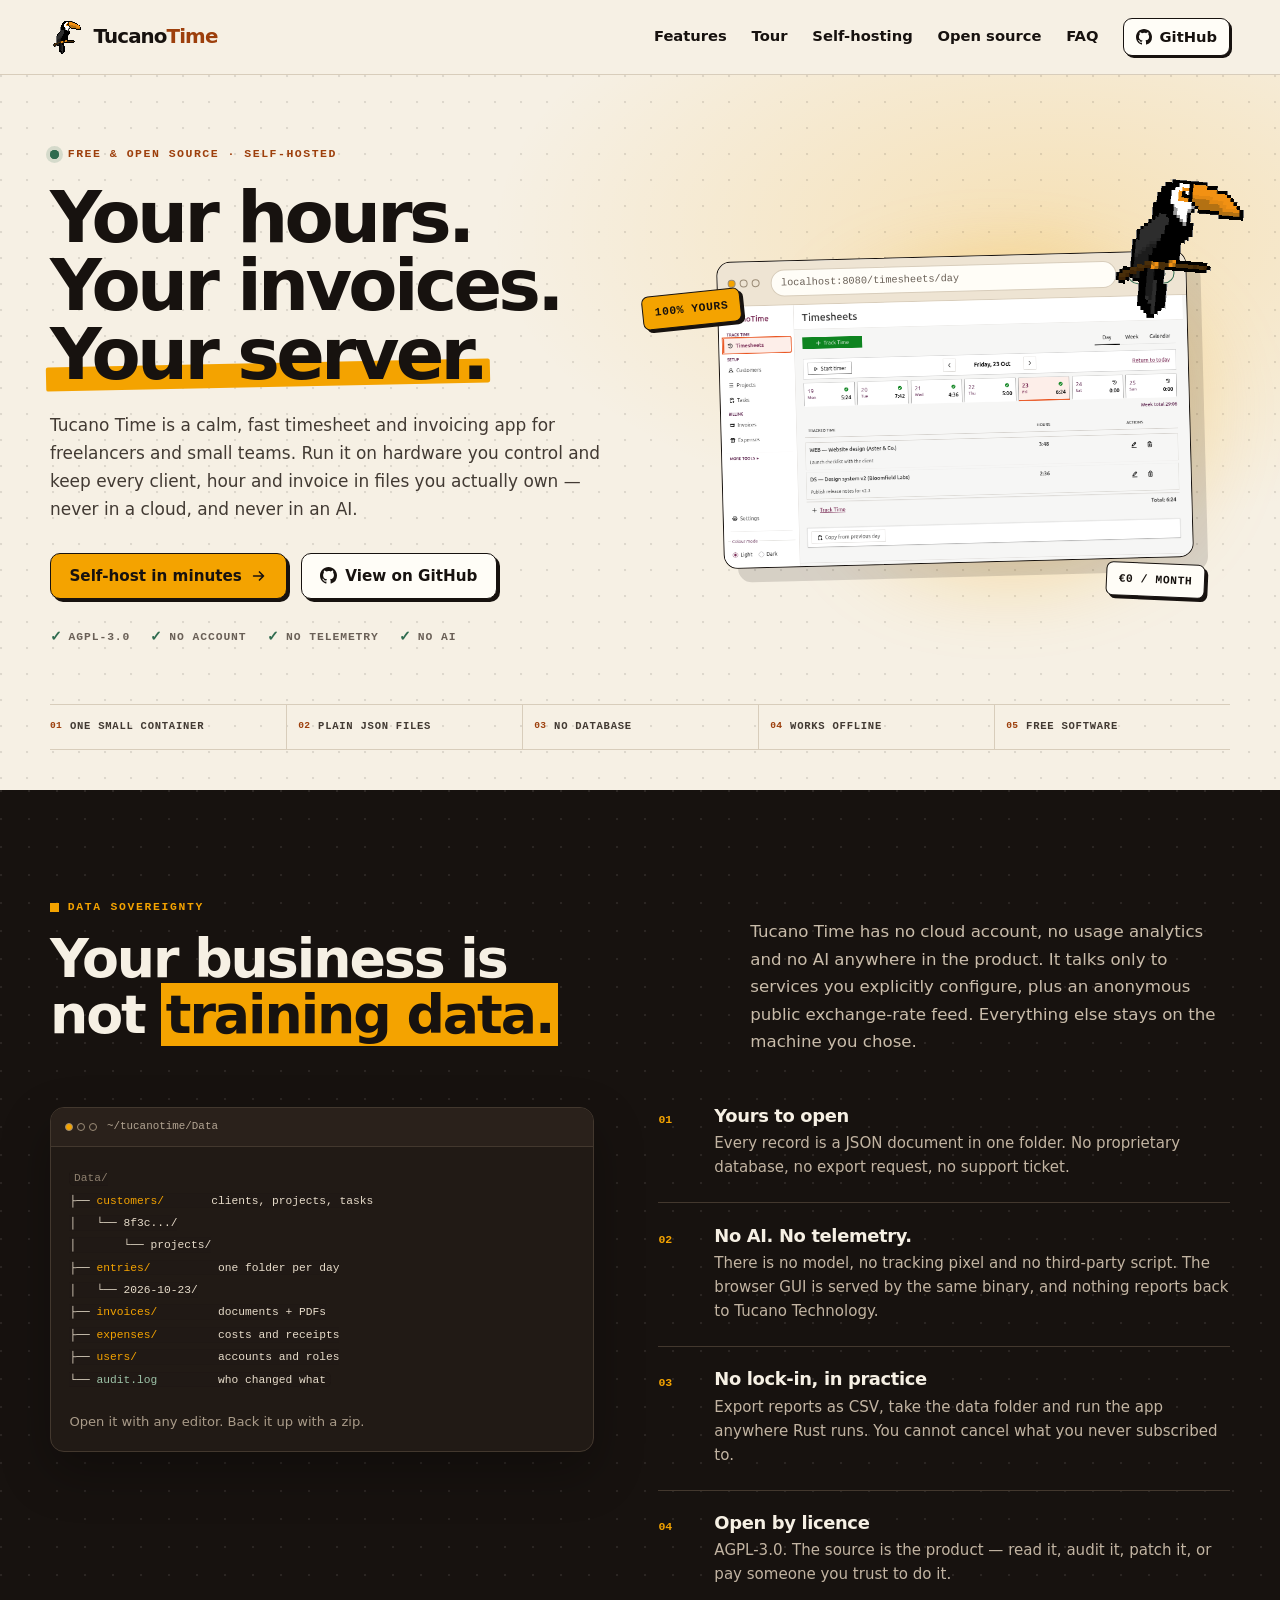
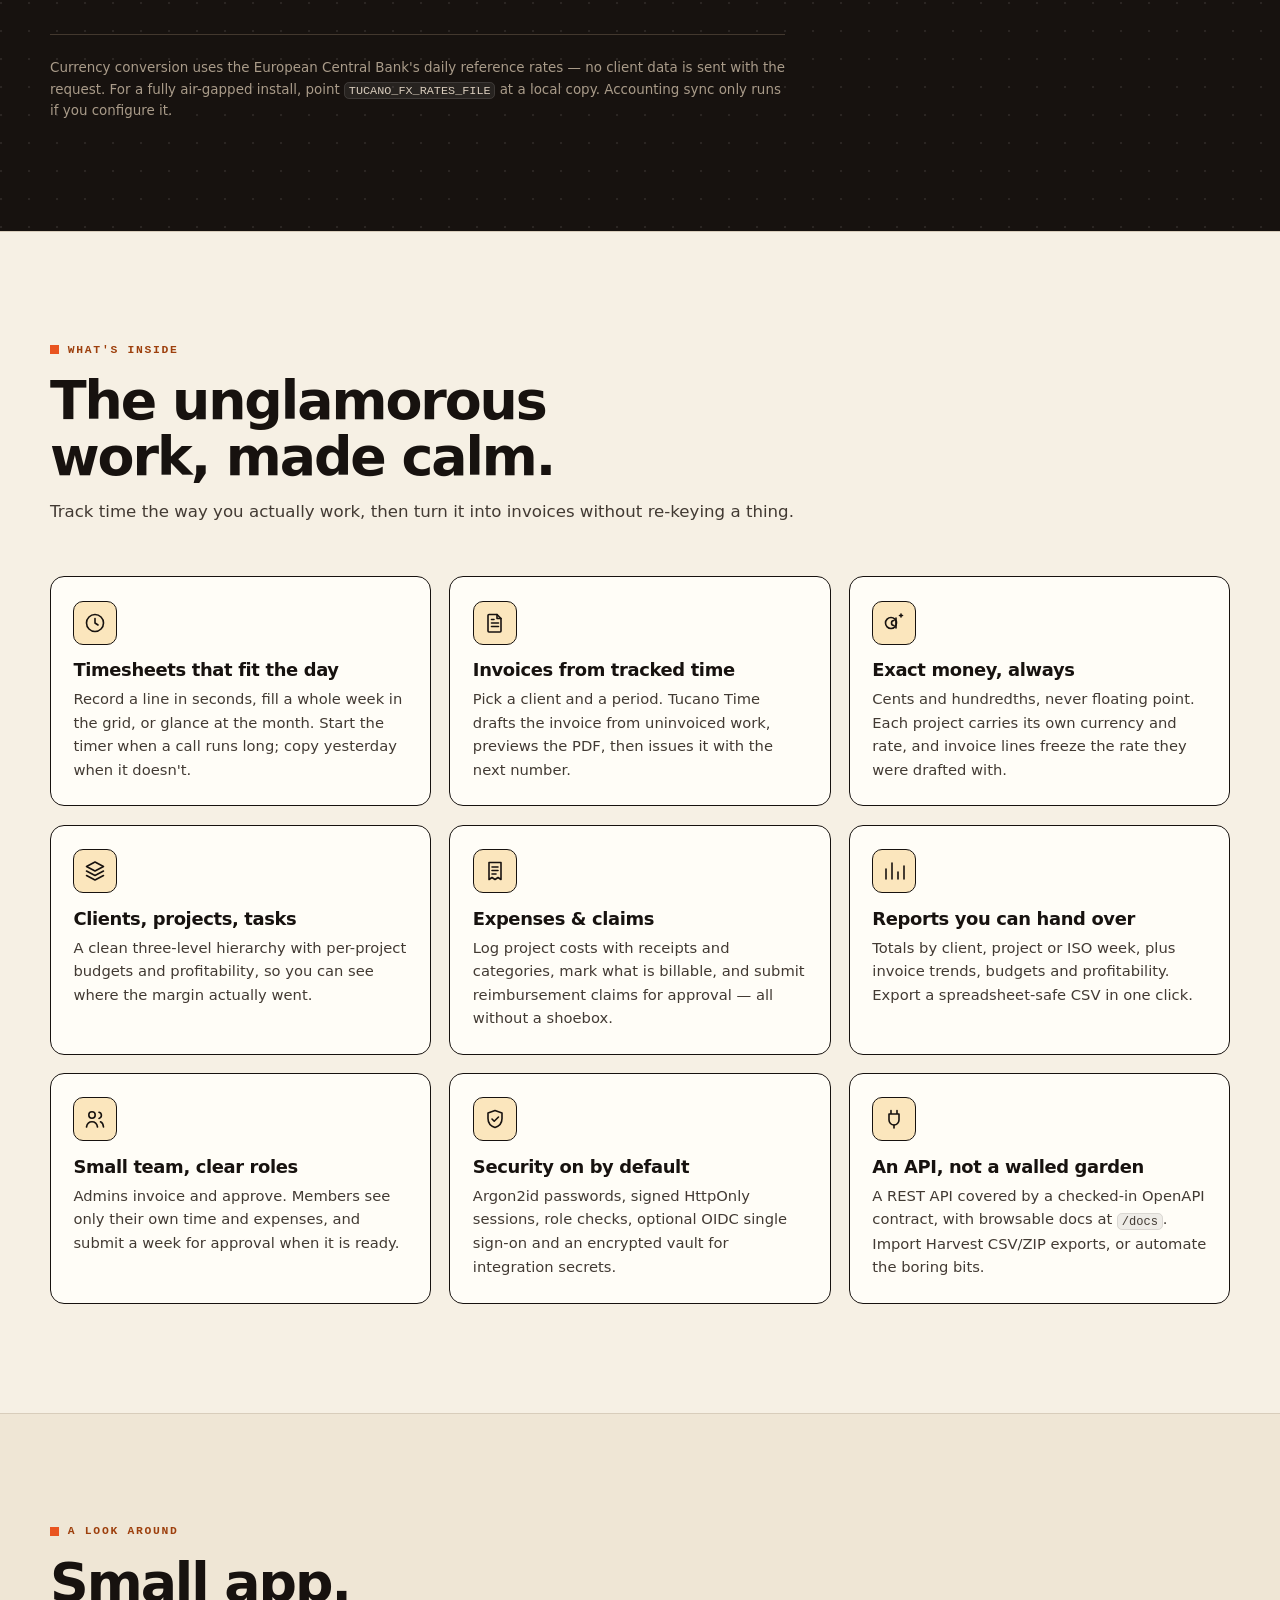
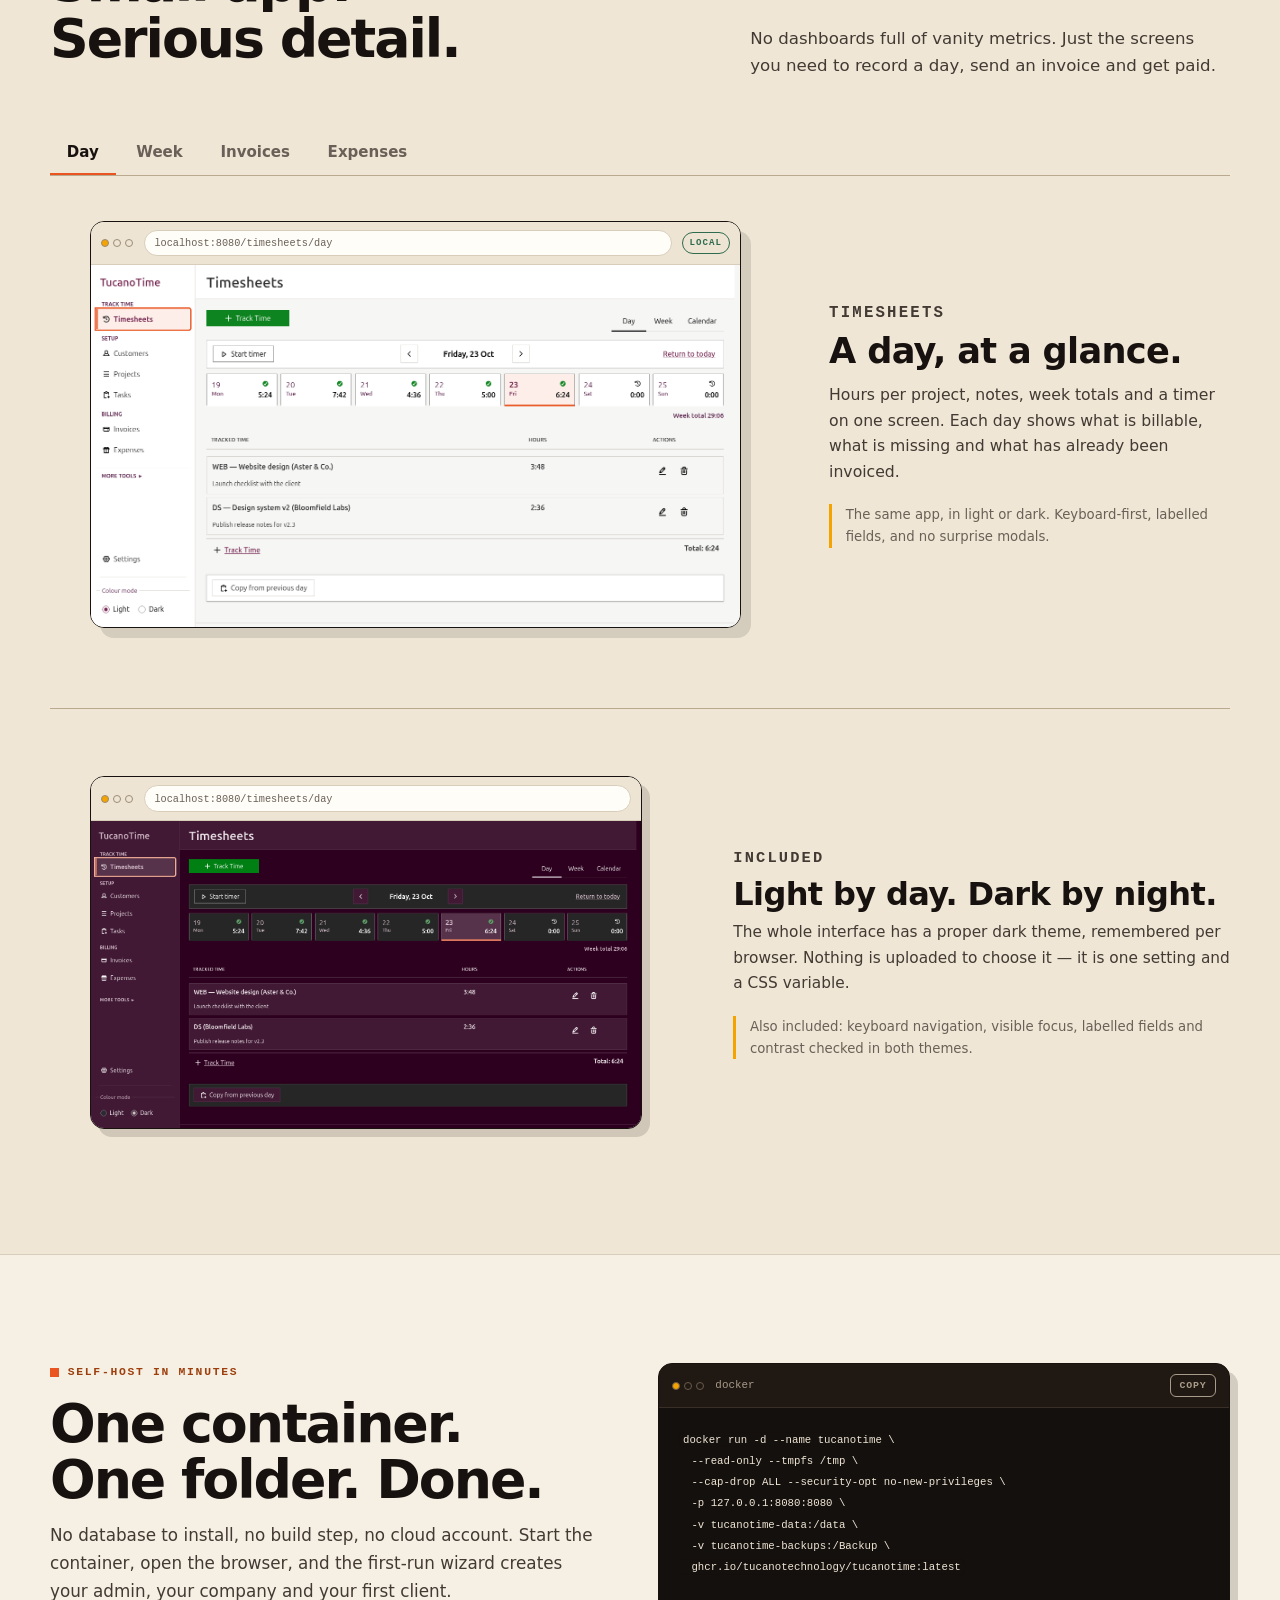
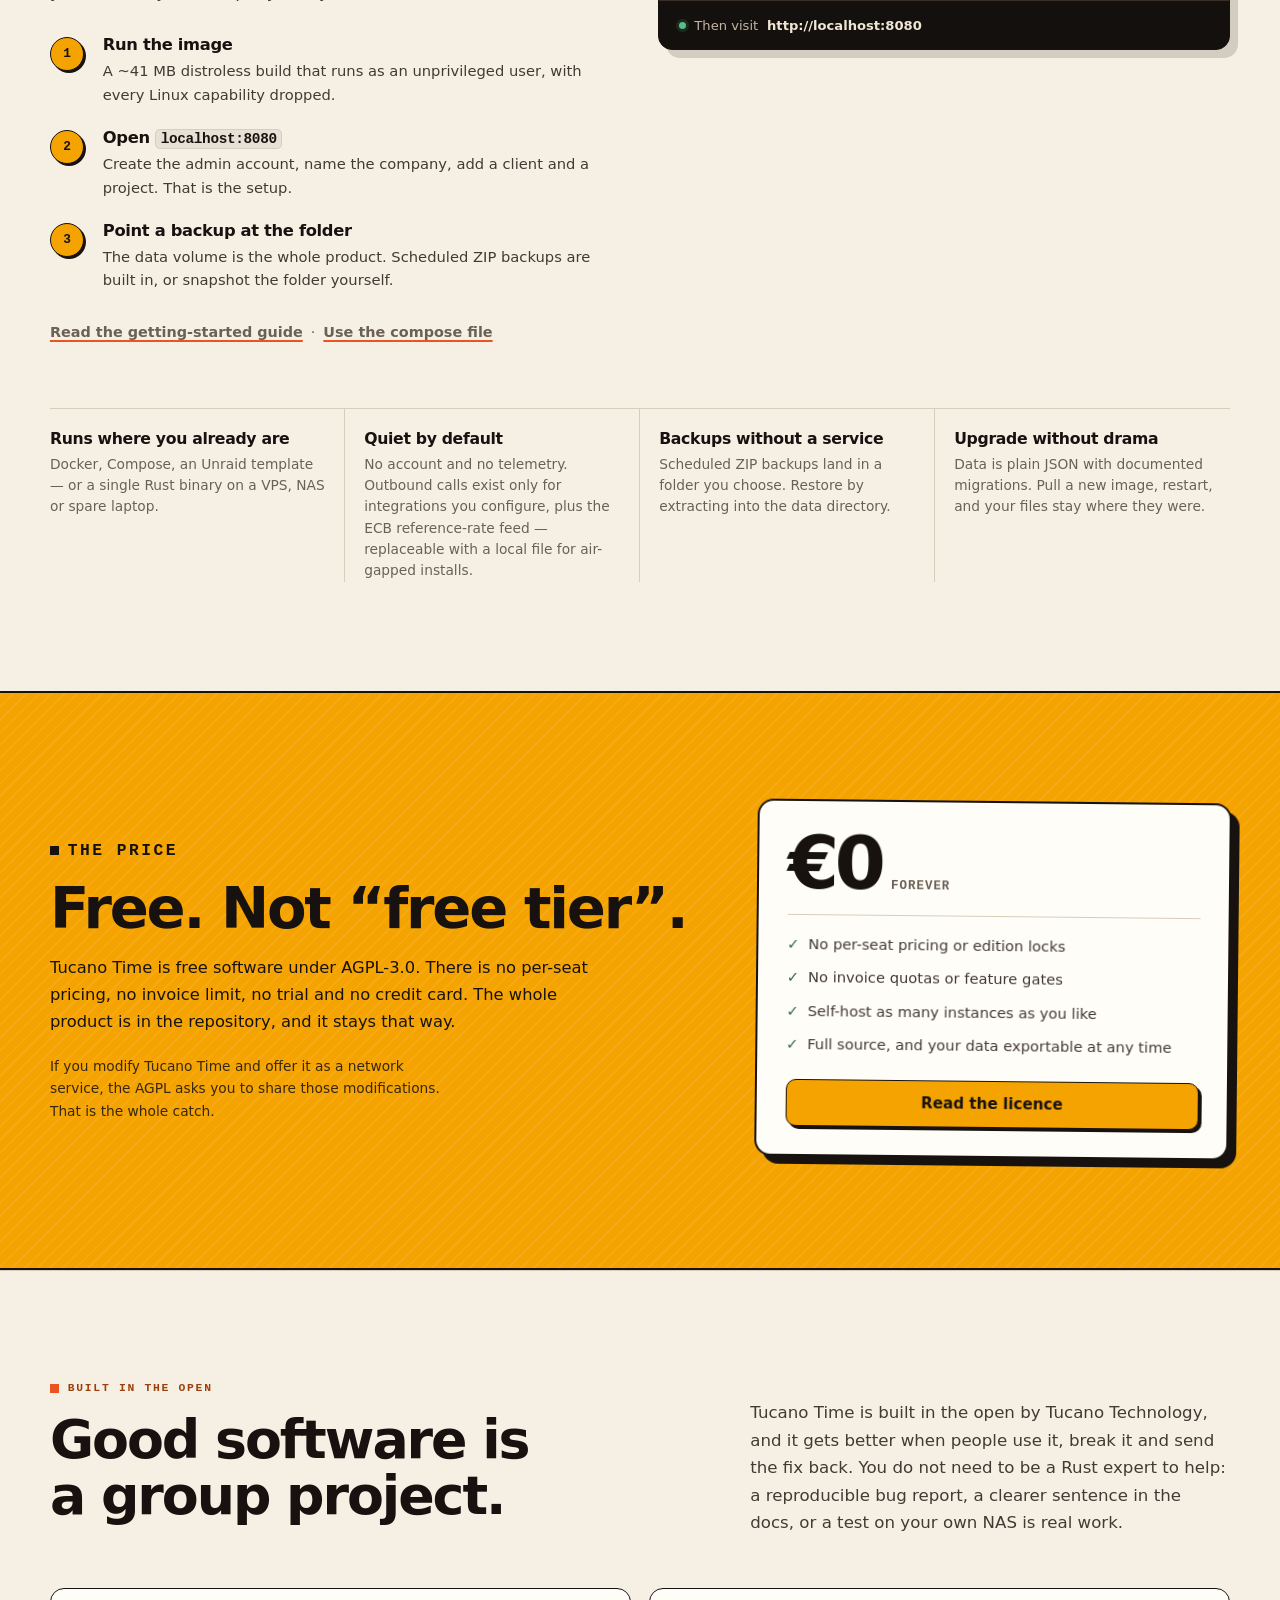
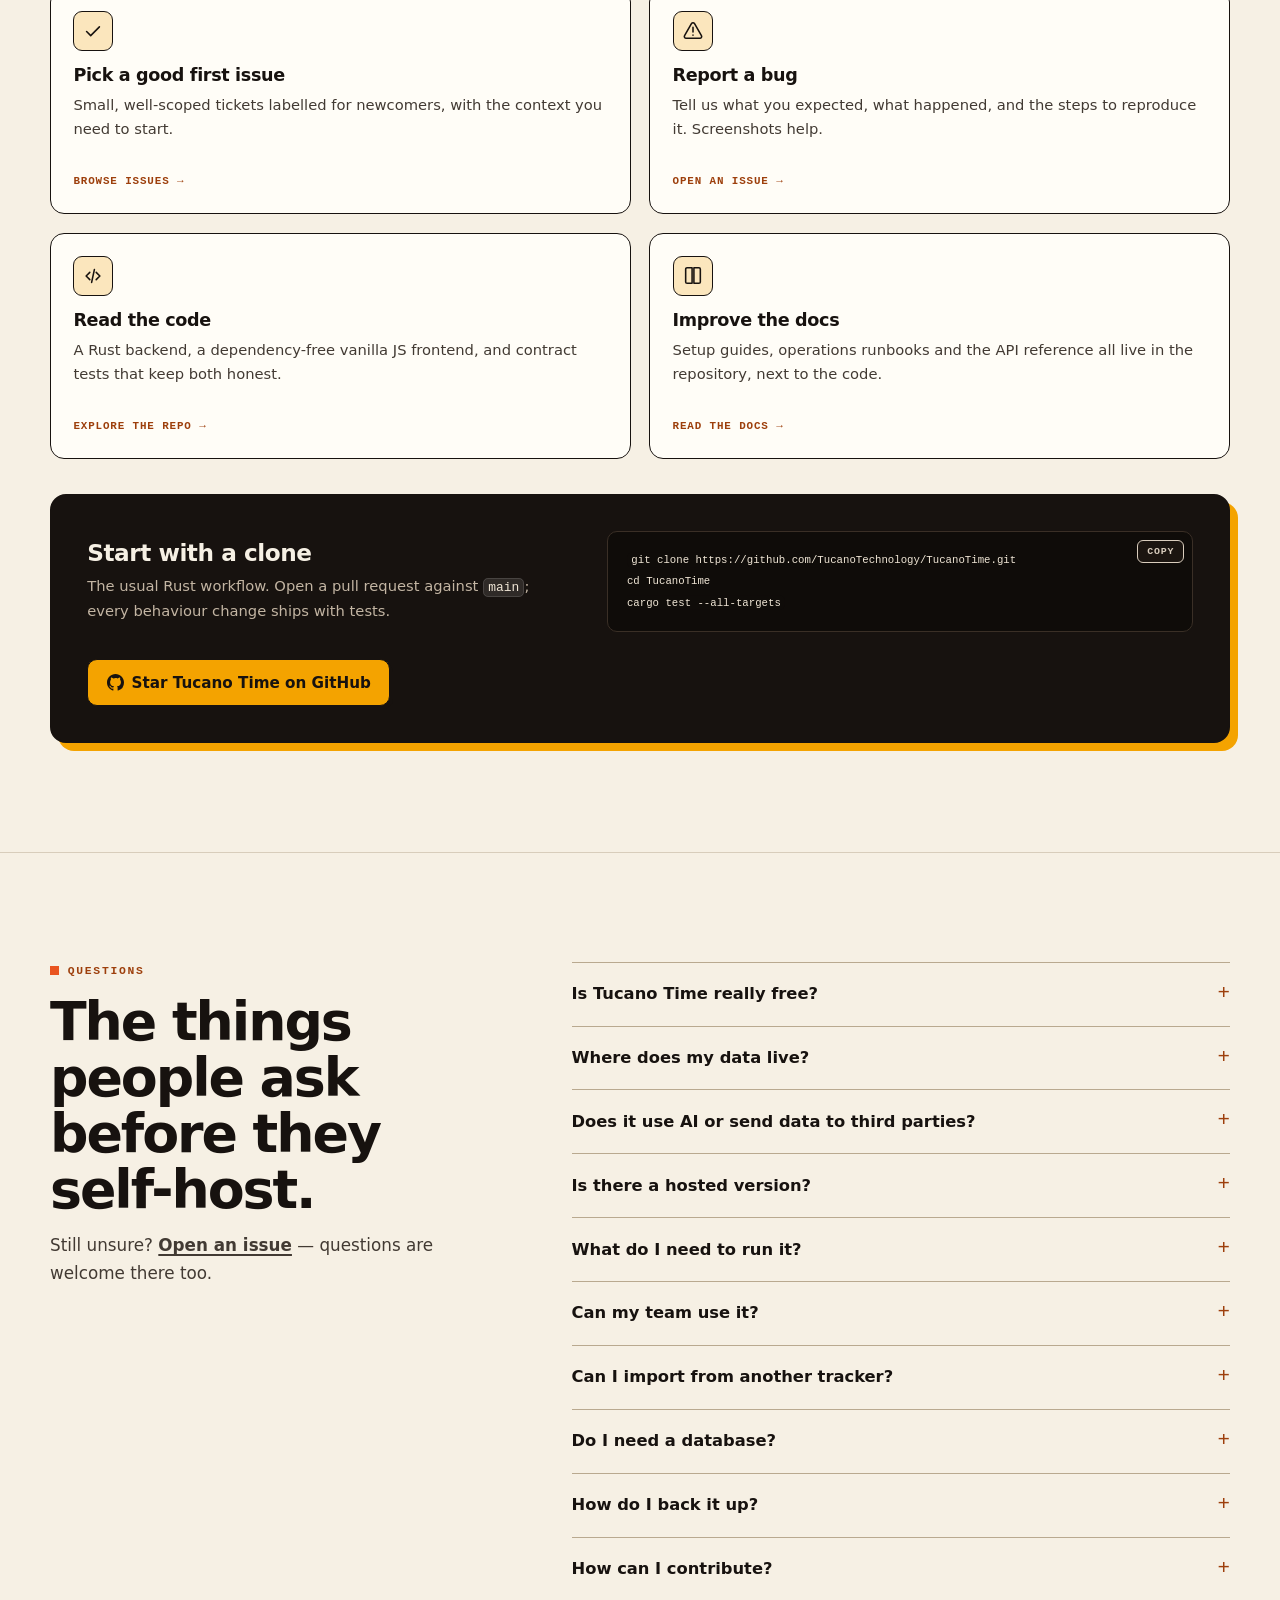
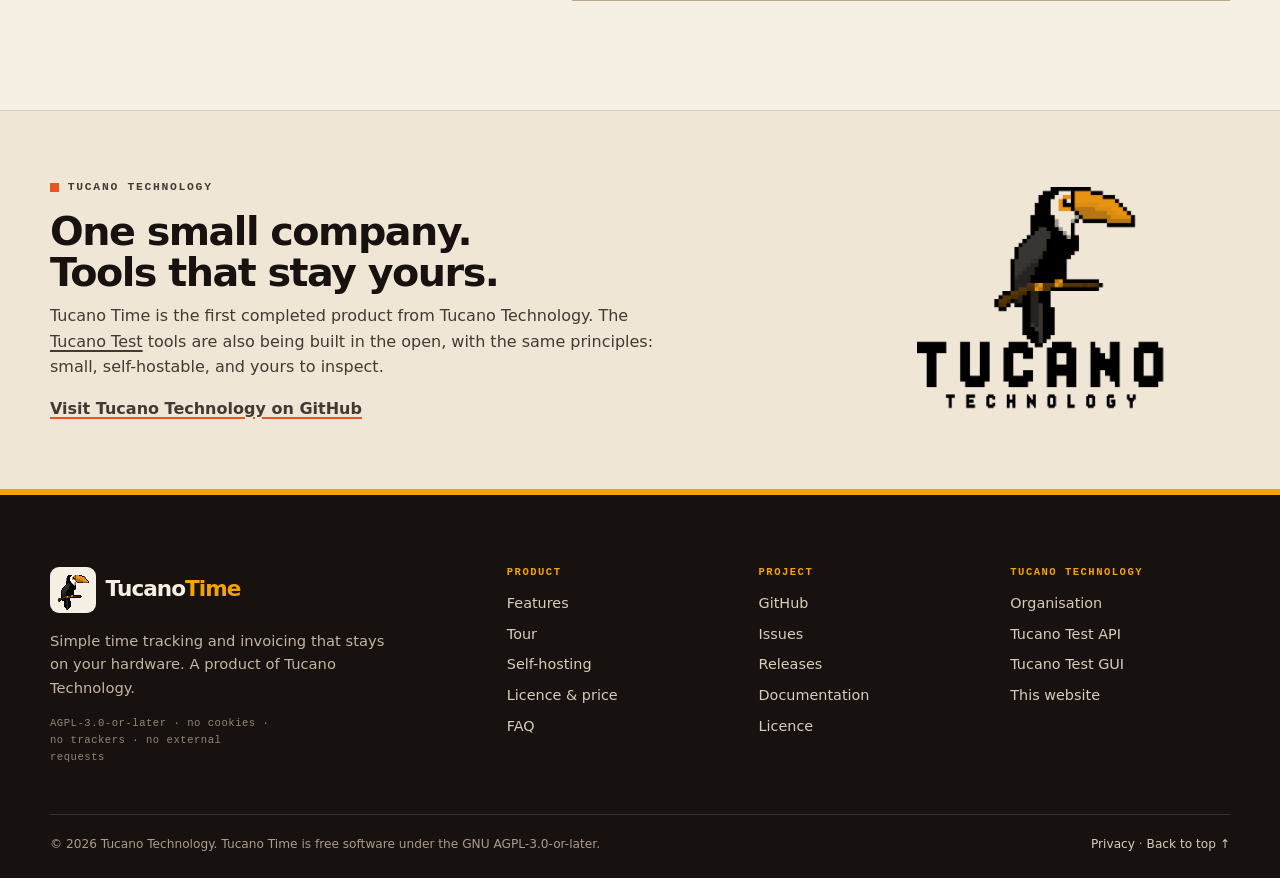
==== site/index.html @ d87994aa "feat: launch the tucanotime.com marketing site Static, dependency-free site for Tucano Time: product" ====
<!doctype html>
<html lang="en">
<head>
  <meta charset="utf-8">
  <meta name="viewport" content="width=device-width, initial-scale=1">
  <title>Tucano Time — Self-hosted timesheets and invoicing</title>
  <meta name="description" content="Free, self-hosted timesheets and invoicing for freelancers and small teams. Your data stays on your hardware. No cloud, no telemetry, no AI. AGPL-3.0.">
  <link rel="canonical" href="https://tucanotime.com/">
  <meta name="theme-color" content="#f6f0e4">
  <meta name="color-scheme" content="light">

  <meta property="og:type" content="website">
  <meta property="og:site_name" content="Tucano Time">
  <meta property="og:url" content="https://tucanotime.com/">
  <meta property="og:title" content="Tucano Time — Your hours. Your invoices. Your server.">
  <meta property="og:description" content="A free, self-hosted timesheet and invoicing app for freelancers and small teams. Plain files, no cloud, no telemetry, no AI.">
  <meta property="og:image" content="https://tucanotime.com/assets/img/og.png">
  <meta property="og:image:width" content="1200">
  <meta property="og:image:height" content="630">
  <meta property="og:image:alt" content="Tucano Time — your hours, your invoices, your server.">
  <meta property="og:locale" content="en_GB">
  <meta name="author" content="Tucano Technology">
  <meta name="twitter:card" content="summary_large_image">
  <meta name="twitter:title" content="Tucano Time — Your hours. Your invoices. Your server.">
  <meta name="twitter:description" content="Free, self-hosted timesheets and invoicing. Your data stays on your hardware. No cloud, no telemetry, no AI.">
  <meta name="twitter:image" content="https://tucanotime.com/assets/img/og.png">
  <meta name="twitter:image:alt" content="Tucano Time — your hours, your invoices, your server.">

  <link rel="icon" href="favicon.ico" sizes="any">
  <link rel="icon" type="image/png" sizes="32x32" href="assets/brand/favicon-32x32.png">
  <link rel="icon" type="image/png" sizes="16x16" href="assets/brand/favicon-16x16.png">
  <link rel="apple-touch-icon" href="assets/brand/favicon-32x32.png">
  <link rel="manifest" href="site.webmanifest">
  <link rel="stylesheet" href="css/site.css">
</head>
<body>
  <a class="skip-link" href="#main">Skip to content</a>

  <header class="site-header" id="top">
    <div class="wrap header-inner">
      <a class="brand" href="./" aria-label="Tucano Time — home">
        <img class="brand-mark" src="assets/brand/tucano.png" alt="" width="223" height="244">
        <span class="brand-word">Tucano<strong>Time</strong></span>
      </a>

      <button class="nav-toggle" type="button" aria-expanded="false" aria-controls="site-nav" aria-label="Open menu">
        <span class="nav-toggle-bars" aria-hidden="true"></span>
      </button>

      <nav class="site-nav" id="site-nav" aria-label="Main">
        <a href="#features">Features</a>
        <a href="#tour">Tour</a>
        <a href="#self-host">Self-hosting</a>
        <a href="#open-source">Open source</a>
        <a href="#faq">FAQ</a>
        <a class="nav-github" href="https://github.com/TucanoTechnology/TucanoTime" target="_blank" rel="noopener noreferrer">
          <svg viewBox="0 0 16 16" width="16" height="16" aria-hidden="true" focusable="false"><path fill="currentColor" d="M8 0C3.58 0 0 3.58 0 8c0 3.54 2.29 6.53 5.47 7.59.4.07.55-.17.55-.38 0-.19-.01-.82-.01-1.49-2.01.37-2.53-.49-2.69-.94-.09-.23-.48-.94-.82-1.13-.28-.15-.68-.52-.01-.53.63-.01 1.08.58 1.23.82.72 1.21 1.87.87 2.33.66.07-.52.28-.87.51-1.07-1.78-.2-3.64-.89-3.64-3.95 0-.87.31-1.59.82-2.15-.08-.2-.36-1.02.08-2.12 0 0 .67-.21 2.2.82a7.4 7.4 0 0 1 2-.27c.68 0 1.36.09 2 .27 1.53-1.04 2.2-.82 2.2-.82.44 1.1.16 1.92.08 2.12.51.56.82 1.27.82 2.15 0 3.07-1.87 3.75-3.65 3.95.29.25.54.73.54 1.48 0 1.07-.01 1.93-.01 2.2 0 .21.15.46.55.38A8.01 8.01 0 0 0 16 8c0-4.42-3.58-8-8-8Z"/></svg>
          GitHub
        </a>
      </nav>
    </div>
  </header>

  <main id="main">
    <!-- Hero -->
    <section class="hero">
      <div class="wrap hero-grid">
        <div class="hero-copy">
          <p class="eyebrow"><span class="pulse" aria-hidden="true"></span> Free &amp; open source · Self-hosted</p>
          <h1>Your hours. Your invoices. <em>Your server.</em></h1>
          <p class="hero-lede">Tucano Time is a calm, fast timesheet and invoicing app for freelancers and small teams. Run it on hardware you control and keep every client, hour and invoice in files you actually own — never in a cloud, and never in an AI.</p>
          <div class="hero-actions">
            <a class="btn btn-primary" href="#self-host">
              Self-host in minutes
              <svg viewBox="0 0 20 20" width="18" height="18" aria-hidden="true" focusable="false"><path fill="none" stroke="currentColor" stroke-width="1.8" stroke-linecap="round" stroke-linejoin="round" d="M4 10h11m-4.5-4.5L15 10l-4.5 4.5"/></svg>
            </a>
            <a class="btn btn-secondary" href="https://github.com/TucanoTechnology/TucanoTime" target="_blank" rel="noopener noreferrer">
              <svg viewBox="0 0 16 16" width="17" height="17" aria-hidden="true" focusable="false"><path fill="currentColor" d="M8 0C3.58 0 0 3.58 0 8c0 3.54 2.29 6.53 5.47 7.59.4.07.55-.17.55-.38 0-.19-.01-.82-.01-1.49-2.01.37-2.53-.49-2.69-.94-.09-.23-.48-.94-.82-1.13-.28-.15-.68-.52-.01-.53.63-.01 1.08.58 1.23.82.72 1.21 1.87.87 2.33.66.07-.52.28-.87.51-1.07-1.78-.2-3.64-.89-3.64-3.95 0-.87.31-1.59.82-2.15-.08-.2-.36-1.02.08-2.12 0 0 .67-.21 2.2.82a7.4 7.4 0 0 1 2-.27c.68 0 1.36.09 2 .27 1.53-1.04 2.2-.82 2.2-.82.44 1.1.16 1.92.08 2.12.51.56.82 1.27.82 2.15 0 3.07-1.87 3.75-3.65 3.95.29.25.54.73.54 1.48 0 1.07-.01 1.93-.01 2.2 0 .21.15.46.55.38A8.01 8.01 0 0 0 16 8c0-4.42-3.58-8-8-8Z"/></svg>
              View on GitHub
            </a>
          </div>
          <ul class="hero-checks" role="list">
            <li>AGPL-3.0</li>
            <li>No account</li>
            <li>No telemetry</li>
            <li>No AI</li>
          </ul>
        </div>

        <div class="hero-art">
          <span class="hero-glow" aria-hidden="true"></span>
          <figure class="browser browser-hero">
            <div class="browser-bar" aria-hidden="true">
              <span class="browser-dots"><i></i><i></i><i></i></span>
              <span class="browser-url">localhost:8080/timesheets/day</span>
              <span class="browser-local">local</span>
            </div>
            <picture>
              <source media="(max-width: 620px)" srcset="assets/img/shot-day-mobile.png">
              <img src="assets/img/shot-day.png" width="1440" height="940" alt="Tucano Time day view showing entries for two projects, the week strip with daily totals, and a start-timer button" fetchpriority="high">
            </picture>
          </figure>
          <img class="hero-toucan" src="assets/brand/tucano.png" alt="" width="223" height="244" aria-hidden="true">
          <span class="sticker sticker-yours">100% yours</span>
          <span class="sticker sticker-price">€0 / month</span>
        </div>
      </div>

      <div class="wrap">
        <ul class="trust-strip" role="list" aria-label="At a glance">
          <li><span>01</span> One small container</li>
          <li><span>02</span> Plain JSON files</li>
          <li><span>03</span> No database</li>
          <li><span>04</span> Works offline</li>
          <li><span>05</span> Free software</li>
        </ul>
      </div>
    </section>

    <!-- Sovereignty -->
    <section class="section section-ink" id="sovereignty">
      <div class="wrap">
        <div class="section-head section-head-split">
          <div>
            <p class="kicker">Data sovereignty</p>
            <h2>Your business is not <span class="mark">training data.</span></h2>
          </div>
          <p class="lede">Tucano Time has no cloud account, no usage analytics and no AI anywhere in the product. It talks only to services you explicitly configure, plus an anonymous public exchange-rate feed. Everything else stays on the machine you chose.</p>
        </div>

        <div class="sovereignty-grid">
          <div class="file-card">
            <div class="file-card-bar" aria-hidden="true">
              <span class="browser-dots"><i></i><i></i><i></i></span>
              <span>~/tucanotime/Data</span>
            </div>
            <pre tabindex="0" aria-label="Tucano Time data directory layout"><code><span class="tree-dim">Data/</span>
├── <span class="tree-dir">customers/</span>       clients, projects, tasks
│   └── 8f3c.../
│       └── projects/
├── <span class="tree-dir">entries/</span>          one folder per day
│   └── 2026-10-23/
├── <span class="tree-dir">invoices/</span>         documents + PDFs
├── <span class="tree-dir">expenses/</span>         costs and receipts
├── <span class="tree-dir">users/</span>            accounts and roles
└── <span class="tree-file">audit.log</span>         who changed what</code></pre>
            <p class="file-card-note">Open it with any editor. Back it up with a zip.</p>
          </div>

          <ol class="promise-list" role="list">
            <li>
              <span class="promise-num">01</span>
              <div>
                <h3>Yours to open</h3>
                <p>Every record is a JSON document in one folder. No proprietary database, no export request, no support ticket.</p>
              </div>
            </li>
            <li>
              <span class="promise-num">02</span>
              <div>
                <h3>No AI. No telemetry.</h3>
                <p>There is no model, no tracking pixel and no third-party script. The browser GUI is served by the same binary, and nothing reports back to Tucano Technology.</p>
              </div>
            </li>
            <li>
              <span class="promise-num">03</span>
              <div>
                <h3>No lock-in, in practice</h3>
                <p>Export reports as CSV, take the data folder and run the app anywhere Rust runs. You cannot cancel what you never subscribed to.</p>
              </div>
            </li>
            <li>
              <span class="promise-num">04</span>
              <div>
                <h3>Open by licence</h3>
                <p>AGPL-3.0. The source is the product — read it, audit it, patch it, or pay someone you trust to do it.</p>
              </div>
            </li>
          </ol>
        </div>

        <p class="sovereignty-note">Currency conversion uses the European Central Bank's daily reference rates — no client data is sent with the request. For a fully air-gapped install, point <code>TUCANO_FX_RATES_FILE</code> at a local copy. Accounting sync only runs if you configure it.</p>
      </div>
    </section>

    <!-- Features -->
    <section class="section" id="features">
      <div class="wrap">
        <div class="section-head">
          <p class="kicker">What's inside</p>
          <h2>The unglamorous work, made calm.</h2>
          <p class="lede">Track time the way you actually work, then turn it into invoices without re-keying a thing.</p>
        </div>

        <div class="feature-grid">
          <article class="feature">
            <span class="feature-icon" aria-hidden="true">
              <svg viewBox="0 0 24 24" width="24" height="24" fill="none" stroke="currentColor" stroke-width="1.6" stroke-linecap="round" stroke-linejoin="round"><circle cx="12" cy="12" r="8.5"/><path d="M12 7.5V12l3 2"/></svg>
            </span>
            <h3>Timesheets that fit the day</h3>
            <p>Record a line in seconds, fill a whole week in the grid, or glance at the month. Start the timer when a call runs long; copy yesterday when it doesn't.</p>
          </article>

          <article class="feature">
            <span class="feature-icon" aria-hidden="true">
              <svg viewBox="0 0 24 24" width="24" height="24" fill="none" stroke="currentColor" stroke-width="1.6" stroke-linecap="round" stroke-linejoin="round"><path d="M6 3.5h8l4 4V20a1 1 0 0 1-1 1H6a1 1 0 0 1-1-1V4.5a1 1 0 0 1 1-1Z"/><path d="M14 3.5v4h4M8.5 12h7M8.5 15.5h7M8.5 8.5H11"/></svg>
            </span>
            <h3>Invoices from tracked time</h3>
            <p>Pick a client and a period. Tucano Time drafts the invoice from uninvoiced work, previews the PDF, then issues it with the next number.</p>
          </article>

          <article class="feature">
            <span class="feature-icon" aria-hidden="true">
              <svg viewBox="0 0 24 24" width="24" height="24" fill="none" stroke="currentColor" stroke-width="1.6" stroke-linecap="round" stroke-linejoin="round"><circle cx="9" cy="12" r="5.5"/><path d="M12 9.5a2.5 2.5 0 1 0 0 5M14 7v10"/><path d="M17.5 4.5h3M19 3v3"/></svg>
            </span>
            <h3>Exact money, always</h3>
            <p>Cents and hundredths, never floating point. Each project carries its own currency and rate, and invoice lines freeze the rate they were drafted with.</p>
          </article>

          <article class="feature">
            <span class="feature-icon" aria-hidden="true">
              <svg viewBox="0 0 24 24" width="24" height="24" fill="none" stroke="currentColor" stroke-width="1.6" stroke-linecap="round" stroke-linejoin="round"><path d="M12 3 3.5 7.5 12 12l8.5-4.5L12 3Z"/><path d="m3.5 12 8.5 4.5 8.5-4.5M3.5 16.5 12 21l8.5-4.5"/></svg>
            </span>
            <h3>Clients, projects, tasks</h3>
            <p>A clean three-level hierarchy with per-project budgets and profitability, so you can see where the margin actually went.</p>
          </article>

          <article class="feature">
            <span class="feature-icon" aria-hidden="true">
              <svg viewBox="0 0 24 24" width="24" height="24" fill="none" stroke="currentColor" stroke-width="1.6" stroke-linecap="round" stroke-linejoin="round"><path d="M6 3.5h12v17l-3-2-3 2-3-2-3 2v-17Z"/><path d="M9 8h6M9 11.5h6M9 15h4"/></svg>
            </span>
            <h3>Expenses &amp; claims</h3>
            <p>Log project costs with receipts and categories, mark what is billable, and submit reimbursement claims for approval — all without a shoebox.</p>
          </article>

          <article class="feature">
            <span class="feature-icon" aria-hidden="true">
              <svg viewBox="0 0 24 24" width="24" height="24" fill="none" stroke="currentColor" stroke-width="1.6" stroke-linecap="round" stroke-linejoin="round"><path d="M4 20V10M10 20V4M16 20v-7M22 20V7"/></svg>
            </span>
            <h3>Reports you can hand over</h3>
            <p>Totals by client, project or ISO week, plus invoice trends, budgets and profitability. Export a spreadsheet-safe CSV in one click.</p>
          </article>

          <article class="feature">
            <span class="feature-icon" aria-hidden="true">
              <svg viewBox="0 0 24 24" width="24" height="24" fill="none" stroke="currentColor" stroke-width="1.6" stroke-linecap="round" stroke-linejoin="round"><circle cx="9" cy="8" r="3.2"/><path d="M3.5 20c.6-3.4 2.8-5.2 5.5-5.2s4.9 1.8 5.5 5.2"/><path d="M16 5.2a3.2 3.2 0 0 1 0 6.2M17.5 14.8c1.7.7 2.7 2.5 3 5.2"/></svg>
            </span>
            <h3>Small team, clear roles</h3>
            <p>Admins invoice and approve. Members see only their own time and expenses, and submit a week for approval when it is ready.</p>
          </article>

          <article class="feature">
            <span class="feature-icon" aria-hidden="true">
              <svg viewBox="0 0 24 24" width="24" height="24" fill="none" stroke="currentColor" stroke-width="1.6" stroke-linecap="round" stroke-linejoin="round"><path d="M12 3.5 19 6v5.5c0 4.4-2.8 7.6-7 9-4.2-1.4-7-4.6-7-9V6l7-2.5Z"/><path d="m9 12 2.2 2.2L15.5 10"/></svg>
            </span>
            <h3>Security on by default</h3>
            <p>Argon2id passwords, signed HttpOnly sessions, role checks, optional OIDC single sign-on and an encrypted vault for integration secrets.</p>
          </article>

          <article class="feature">
            <span class="feature-icon" aria-hidden="true">
              <svg viewBox="0 0 24 24" width="24" height="24" fill="none" stroke="currentColor" stroke-width="1.6" stroke-linecap="round" stroke-linejoin="round"><path d="M9 7V3.5M15 7V3.5M7 7h10v6a5 5 0 0 1-10 0V7Z"/><path d="M12 18v3"/></svg>
            </span>
            <h3>An API, not a walled garden</h3>
            <p>A REST API covered by a checked-in OpenAPI contract, with browsable docs at <code>/docs</code>. Import Harvest CSV/ZIP exports, or automate the boring bits.</p>
          </article>
        </div>
      </div>
    </section>

    <!-- Product tour -->
    <section class="section section-paper-dark" id="tour">
      <div class="wrap">
        <div class="section-head section-head-split">
          <div>
            <p class="kicker">A look around</p>
            <h2>Small app. Serious detail.</h2>
          </div>
          <p class="lede">No dashboards full of vanity metrics. Just the screens you need to record a day, send an invoice and get paid.</p>
        </div>

        <div class="tour-tabs" role="tablist" aria-label="Product screens">
          <button class="tour-tab is-active" type="button" role="tab" id="tab-day" aria-controls="tour-panel" aria-selected="true" data-img="assets/img/shot-day.png" data-alt="Day timesheet with project entries and weekly totals" data-url="localhost:8080/timesheets/day" data-kicker="Timesheets" data-title="A day, at a glance." data-copy="Hours per project, notes, week totals and a timer on one screen. Each day shows what is billable, what is missing and what has already been invoiced.">Day</button>
          <button class="tour-tab" type="button" role="tab" id="tab-week" aria-controls="tour-panel" aria-selected="false" tabindex="-1" data-img="assets/img/shot-week.png" data-alt="Week grid with editable hours per project and day totals" data-url="localhost:8080/timesheets/week" data-kicker="Timesheets" data-title="Fill the week, not a form." data-copy="Type hours straight into the grid, press Enter to save, and copy the previous week when it rhymes. Totals update per day and per project as you go.">Week</button>
          <button class="tour-tab" type="button" role="tab" id="tab-invoices" aria-controls="tour-panel" aria-selected="false" tabindex="-1" data-img="assets/img/shot-invoices.png" data-alt="Invoice register with drafts, sent invoices, part payments and an outstanding balance" data-url="localhost:8080/invoices" data-kicker="Invoices" data-title="From hours to a sent invoice." data-copy="Drafts, sent, partly paid, paid, written off. Issuing archives the PDF and locks the time it billed; payments are recorded against the invoice without rewriting history.">Invoices</button>
          <button class="tour-tab" type="button" role="tab" id="tab-expenses" aria-controls="tour-panel" aria-selected="false" tabindex="-1" data-img="assets/img/shot-expenses.png" data-alt="Expense register with categories, billable flags and amounts per project" data-url="localhost:8080/expenses" data-kicker="Expenses" data-title="Receipts without the shoebox." data-copy="Categorise project costs, attach receipts, mark what is billable, and roll approved expenses into the next invoice with the time they belong to.">Expenses</button>
        </div>

        <div class="tour-stage" id="tour-panel" role="tabpanel" aria-labelledby="tab-day" tabindex="0">
          <div class="tour-visual">
            <figure class="browser browser-tour">
              <div class="browser-bar" aria-hidden="true">
                <span class="browser-dots"><i></i><i></i><i></i></span>
                <span class="browser-url" id="tour-url">localhost:8080/timesheets/day</span>
                <span class="browser-local">local</span>
              </div>
              <img id="tour-img" src="assets/img/shot-day.png" width="1440" height="940" alt="Day timesheet with project entries and weekly totals" loading="lazy">
            </figure>
          </div>
          <div class="tour-meta">
            <p class="tour-kicker" id="tour-kicker">Timesheets</p>
            <h3 id="tour-title">A day, at a glance.</h3>
            <p id="tour-copy">Hours per project, notes, week totals and a timer on one screen. Each day shows what is billable, what is missing and what has already been invoiced.</p>
            <p class="tour-foot">The same app, in light or dark. Keyboard-first, labelled fields, and no surprise modals.</p>
          </div>
        </div>

        <aside class="dark-note" aria-labelledby="dark-note-title">
          <figure class="browser browser-dark">
            <div class="browser-bar" aria-hidden="true">
              <span class="browser-dots"><i></i><i></i><i></i></span>
              <span class="browser-url">localhost:8080/timesheets/day</span>
            </div>
            <img src="assets/img/shot-day-dark.png" width="1440" height="940" alt="The same day timesheet in Tucano Time's dark theme" loading="lazy">
          </figure>
          <div class="dark-note-copy">
            <p class="tour-kicker">Included</p>
            <h3 id="dark-note-title">Light by day. Dark by night.</h3>
            <p>The whole interface has a proper dark theme, remembered per browser. Nothing is uploaded to choose it — it is one setting and a CSS variable.</p>
            <p class="tour-foot">Also included: keyboard navigation, visible focus, labelled fields and contrast checked in both themes.</p>
          </div>
        </aside>
      </div>
    </section>

    <!-- Self-hosting -->
    <section class="section" id="self-host">
      <div class="wrap selfhost-grid">
        <div class="selfhost-copy">
          <p class="kicker">Self-host in minutes</p>
          <h2>One container. One folder. Done.</h2>
          <p class="lede">No database to install, no build step, no cloud account. Start the container, open the browser, and the first-run wizard creates your admin, your company and your first client.</p>

          <ol class="steps" role="list">
            <li>
              <span class="step-num">1</span>
              <div>
                <h3>Run the image</h3>
                <p>A ~41&nbsp;MB distroless build that runs as an unprivileged user, with every Linux capability dropped.</p>
              </div>
            </li>
            <li>
              <span class="step-num">2</span>
              <div>
                <h3>Open <code>localhost:8080</code></h3>
                <p>Create the admin account, name the company, add a client and a project. That is the setup.</p>
              </div>
            </li>
            <li>
              <span class="step-num">3</span>
              <div>
                <h3>Point a backup at the folder</h3>
                <p>The data volume is the whole product. Scheduled ZIP backups are built in, or snapshot the folder yourself.</p>
              </div>
            </li>
          </ol>

          <p class="selfhost-links">
            <a class="text-link" href="https://github.com/TucanoTechnology/TucanoTime/blob/main/docs/getting-started.md" target="_blank" rel="noopener noreferrer">Read the getting-started guide</a>
            <span aria-hidden="true">·</span>
            <a class="text-link" href="https://github.com/TucanoTechnology/TucanoTime/blob/main/docker-compose.yml" target="_blank" rel="noopener noreferrer">Use the compose file</a>
          </p>
        </div>

        <div class="terminal">
          <div class="terminal-bar" aria-hidden="true">
            <span class="browser-dots"><i></i><i></i><i></i></span>
            <span>docker</span>
            <button class="copy-btn" type="button" data-copy="docker-cmd" aria-label="Copy the docker command">Copy</button>
          </div>
          <pre tabindex="0"><code id="docker-cmd">docker run -d --name tucanotime \
  --read-only --tmpfs /tmp \
  --cap-drop ALL --security-opt no-new-privileges \
  -p 127.0.0.1:8080:8080 \
  -v tucanotime-data:/data \
  -v tucanotime-backups:/Backup \
  ghcr.io/tucanotechnology/tucanotime:latest</code></pre>
          <div class="terminal-foot">
            <span class="terminal-dot" aria-hidden="true"></span>
            Then visit <strong>http://localhost:8080</strong>
          </div>
        </div>
      </div>

      <div class="wrap">
        <ul class="host-facts" role="list">
          <li>
            <h3>Runs where you already are</h3>
            <p>Docker, Compose, an Unraid template — or a single Rust binary on a VPS, NAS or spare laptop.</p>
          </li>
          <li>
            <h3>Quiet by default</h3>
            <p>No account and no telemetry. Outbound calls exist only for integrations you configure, plus the ECB reference-rate feed — replaceable with a local file for air-gapped installs.</p>
          </li>
          <li>
            <h3>Backups without a service</h3>
            <p>Scheduled ZIP backups land in a folder you choose. Restore by extracting into the data directory.</p>
          </li>
          <li>
            <h3>Upgrade without drama</h3>
            <p>Data is plain JSON with documented migrations. Pull a new image, restart, and your files stay where they were.</p>
          </li>
        </ul>
      </div>
    </section>

    <!-- Free -->
    <section class="section section-orange" id="free">
      <div class="wrap price-grid">
        <div class="price-copy">
          <p class="kicker kicker-ink">The price</p>
          <h2>Free. Not “free tier”.</h2>
          <p>Tucano Time is free software under AGPL-3.0. There is no per-seat pricing, no invoice limit, no trial and no credit card. The whole product is in the repository, and it stays that way.</p>
          <p class="price-small">If you modify Tucano Time and offer it as a network service, the AGPL asks you to share those modifications. That is the whole catch.</p>
        </div>

        <div class="price-card">
          <p class="price-figure"><span>€0</span> forever</p>
          <ul class="price-list" role="list">
            <li>No per-seat pricing or edition locks</li>
            <li>No invoice quotas or feature gates</li>
            <li>Self-host as many instances as you like</li>
            <li>Full source, and your data exportable at any time</li>
          </ul>
          <a class="btn btn-primary btn-wide" href="https://github.com/TucanoTechnology/TucanoTime/blob/main/LICENSE" target="_blank" rel="noopener noreferrer">Read the licence</a>
        </div>
      </div>
    </section>

    <!-- Open source / contribute -->
    <section class="section" id="open-source">
      <div class="wrap">
        <div class="section-head section-head-split">
          <div>
            <p class="kicker">Built in the open</p>
            <h2>Good software is a group project.</h2>
          </div>
          <p class="lede">Tucano Time is built in the open by Tucano Technology, and it gets better when people use it, break it and send the fix back. You do not need to be a Rust expert to help: a reproducible bug report, a clearer sentence in the docs, or a test on your own NAS is real work.</p>
        </div>

        <div class="contribute-grid">
          <a class="contrib-card" href="https://github.com/TucanoTechnology/TucanoTime/issues?q=is%3Aissue+is%3Aopen+label%3A%22good+first+issue%22" target="_blank" rel="noopener noreferrer">
            <span class="contrib-icon" aria-hidden="true">
              <svg viewBox="0 0 24 24" width="22" height="22" fill="none" stroke="currentColor" stroke-width="1.7" stroke-linecap="round" stroke-linejoin="round"><path d="M5 12.5 9.5 17 19 7.5"/></svg>
            </span>
            <h3>Pick a good first issue</h3>
            <p>Small, well-scoped tickets labelled for newcomers, with the context you need to start.</p>
            <span class="contrib-go">Browse issues <span aria-hidden="true">→</span></span>
          </a>

          <a class="contrib-card" href="https://github.com/TucanoTechnology/TucanoTime/issues/new" target="_blank" rel="noopener noreferrer">
            <span class="contrib-icon" aria-hidden="true">
              <svg viewBox="0 0 24 24" width="22" height="22" fill="none" stroke="currentColor" stroke-width="1.7" stroke-linecap="round" stroke-linejoin="round"><path d="M12 8v5M12 16.5v.1"/><path d="M10.3 3.9 2.8 17a2 2 0 0 0 1.7 3h15a2 2 0 0 0 1.7-3L13.7 3.9a2 2 0 0 0-3.4 0Z"/></svg>
            </span>
            <h3>Report a bug</h3>
            <p>Tell us what you expected, what happened, and the steps to reproduce it. Screenshots help.</p>
            <span class="contrib-go">Open an issue <span aria-hidden="true">→</span></span>
          </a>

          <a class="contrib-card" href="https://github.com/TucanoTechnology/TucanoTime" target="_blank" rel="noopener noreferrer">
            <span class="contrib-icon" aria-hidden="true">
              <svg viewBox="0 0 24 24" width="22" height="22" fill="none" stroke="currentColor" stroke-width="1.7" stroke-linecap="round" stroke-linejoin="round"><path d="m8.5 8-4 4 4 4M15.5 8l4 4-4 4M13.5 5l-3 14"/></svg>
            </span>
            <h3>Read the code</h3>
            <p>A Rust backend, a dependency-free vanilla JS frontend, and contract tests that keep both honest.</p>
            <span class="contrib-go">Explore the repo <span aria-hidden="true">→</span></span>
          </a>

          <a class="contrib-card" href="https://github.com/TucanoTechnology/TucanoTime/blob/main/docs/README.md" target="_blank" rel="noopener noreferrer">
            <span class="contrib-icon" aria-hidden="true">
              <svg viewBox="0 0 24 24" width="22" height="22" fill="none" stroke="currentColor" stroke-width="1.7" stroke-linecap="round" stroke-linejoin="round"><path d="M4 4.5A1.5 1.5 0 0 1 5.5 3H11v17H5.5A1.5 1.5 0 0 1 4 18.5v-14ZM20 4.5A1.5 1.5 0 0 0 18.5 3H13v17h5.5a1.5 1.5 0 0 0 1.5-1.5v-14Z"/></svg>
            </span>
            <h3>Improve the docs</h3>
            <p>Setup guides, operations runbooks and the API reference all live in the repository, next to the code.</p>
            <span class="contrib-go">Read the docs <span aria-hidden="true">→</span></span>
          </a>
        </div>

        <div class="clone-card">
          <div class="clone-copy">
            <h3>Start with a clone</h3>
            <p>The usual Rust workflow. Open a pull request against <code>main</code>; every behaviour change ships with tests.</p>
          </div>
          <div class="clone-code">
            <pre tabindex="0"><code id="clone-cmd">git clone https://github.com/TucanoTechnology/TucanoTime.git
cd TucanoTime
cargo test --all-targets</code></pre>
            <button class="copy-btn copy-btn-dark" type="button" data-copy="clone-cmd" aria-label="Copy the clone and test commands">Copy</button>
          </div>
          <a class="btn btn-primary btn-wide clone-btn" href="https://github.com/TucanoTechnology/TucanoTime" target="_blank" rel="noopener noreferrer">
            <svg viewBox="0 0 16 16" width="17" height="17" aria-hidden="true" focusable="false"><path fill="currentColor" d="M8 0C3.58 0 0 3.58 0 8c0 3.54 2.29 6.53 5.47 7.59.4.07.55-.17.55-.38 0-.19-.01-.82-.01-1.49-2.01.37-2.53-.49-2.69-.94-.09-.23-.48-.94-.82-1.13-.28-.15-.68-.52-.01-.53.63-.01 1.08.58 1.23.82.72 1.21 1.87.87 2.33.66.07-.52.28-.87.51-1.07-1.78-.2-3.64-.89-3.64-3.95 0-.87.31-1.59.82-2.15-.08-.2-.36-1.02.08-2.12 0 0 .67-.21 2.2.82a7.4 7.4 0 0 1 2-.27c.68 0 1.36.09 2 .27 1.53-1.04 2.2-.82 2.2-.82.44 1.1.16 1.92.08 2.12.51.56.82 1.27.82 2.15 0 3.07-1.87 3.75-3.65 3.95.29.25.54.73.54 1.48 0 1.07-.01 1.93-.01 2.2 0 .21.15.46.55.38A8.01 8.01 0 0 0 16 8c0-4.42-3.58-8-8-8Z"/></svg>
            Star Tucano Time on GitHub
          </a>
        </div>
      </div>
    </section>

    <!-- FAQ -->
    <section class="section section-faq" id="faq">
      <div class="wrap faq-grid">
        <div class="faq-intro">
          <p class="kicker">Questions</p>
          <h2>The things people ask before they self-host.</h2>
          <p class="lede">Still unsure? <a href="https://github.com/TucanoTechnology/TucanoTime/issues" target="_blank" rel="noopener noreferrer">Open an issue</a> — questions are welcome there too.</p>
        </div>

        <div class="faq-list">
          <details>
            <summary>Is Tucano Time really free?</summary>
            <p>Yes. The whole product is AGPL-3.0 open source. There is no paid edition, no seat count and no invoice limit. You pay only for the hardware you run it on.</p>
          </details>
          <details>
            <summary>Where does my data live?</summary>
            <p>In a directory you choose — <code>/data</code> in the container, <code>./Data</code> locally. It is plain JSON plus archived PDFs. Copy it, zip it, inspect it. The app never needs a cloud account.</p>
          </details>
          <details>
            <summary>Does it use AI or send data to third parties?</summary>
            <p>No. There is no AI feature, no analytics and no telemetry. Network calls happen only for integrations you configure yourself: SMTP, an ICS or Google/Microsoft calendar, OIDC single sign-on, or optional accounting sync. Currency conversion fetches the ECB's anonymous daily reference rates, or reads a local <code>TUCANO_FX_RATES_FILE</code> for a fully offline install. Secrets live in an encrypted local vault.</p>
          </details>
          <details>
            <summary>Is there a hosted version?</summary>
            <p>No. Tucano Time is self-hosted by design: there is no vendor cloud to sign up to and no place for your client list to leak. You run it, you own it.</p>
          </details>
          <details>
            <summary>What do I need to run it?</summary>
            <p>Docker (or a Rust toolchain), a few megabytes of disk, and a machine that stays on if you want it always available. A NAS, VPS, mini-PC or spare laptop is plenty for a small team.</p>
          </details>
          <details>
            <summary>Can my team use it?</summary>
            <p>Yes. Admins manage clients, invoices and approvals; members record only their own time and expenses. Optional OIDC single sign-on can provision accounts from your identity provider.</p>
          </details>
          <details>
            <summary>Can I import from another tracker?</summary>
            <p>Tucano Time includes a Harvest importer for CSV/ZIP exports, including original invoice PDFs, with a review step before anything is committed. The API is open if you need a different migration path.</p>
          </details>
          <details>
            <summary>Do I need a database?</summary>
            <p>No. There is no Postgres, MySQL or SQLite. Records are JSON documents written atomically, and the data folder is the database. That also makes backup and restore a file operation.</p>
          </details>
          <details>
            <summary>How do I back it up?</summary>
            <p>Scheduled ZIP backups are built into Settings → Backup, and the data directory can be copied or snapshotted like any other folder. Archives are never deleted automatically.</p>
          </details>
          <details>
            <summary>How can I contribute?</summary>
            <p>Start with a <a href="https://github.com/TucanoTechnology/TucanoTime/issues?q=is%3Aissue+is%3Aopen+label%3A%22good+first+issue%22" target="_blank" rel="noopener noreferrer">good first issue</a>, open a <a href="https://github.com/TucanoTechnology/TucanoTime/issues/new" target="_blank" rel="noopener noreferrer">bug report</a>, improve the docs, or test a release on your own hardware. The repository is <a href="https://github.com/TucanoTechnology/TucanoTime" target="_blank" rel="noopener noreferrer">github.com/TucanoTechnology/TucanoTime</a>.</p>
          </details>
        </div>
      </div>
    </section>

    <!-- Company -->
    <section class="company-band" aria-labelledby="company-title">
      <div class="wrap company-inner">
        <div>
          <p class="kicker">Tucano Technology</p>
          <h2 id="company-title">One small company. Tools that stay yours.</h2>
          <p>Tucano Time is the first completed product from Tucano Technology. The <a href="https://github.com/TucanoTechnology/TucanoTestAPI" target="_blank" rel="noopener noreferrer">Tucano Test</a> tools are also being built in the open, with the same principles: small, self-hostable, and yours to inspect.</p>
          <p class="company-links">
            <a class="text-link" href="https://github.com/TucanoTechnology" target="_blank" rel="noopener noreferrer">Visit Tucano Technology on GitHub</a>
          </p>
        </div>
        <img class="company-logo" src="assets/brand/tucano-technology.png" alt="Tucano Technology" width="4623" height="4024" loading="lazy">
      </div>
    </section>
  </main>

  <footer class="site-footer">
    <div class="wrap footer-grid">
      <div class="footer-brand">
        <a class="brand brand-footer" href="#top" aria-label="Back to top">
          <span class="footer-mark"><img src="assets/brand/tucano.png" alt="" width="223" height="244"></span>
          <span class="brand-word">Tucano<strong>Time</strong></span>
        </a>
        <p>Simple time tracking and invoicing that stays on your hardware. A product of Tucano Technology.</p>
        <p class="footer-fine">AGPL-3.0-or-later · no cookies · no trackers · no external requests</p>
      </div>

      <nav class="footer-col" aria-label="Product">
        <h2>Product</h2>
        <a href="#features">Features</a>
        <a href="#tour">Tour</a>
        <a href="#self-host">Self-hosting</a>
        <a href="#free">Licence &amp; price</a>
        <a href="#faq">FAQ</a>
      </nav>

      <nav class="footer-col" aria-label="Project">
        <h2>Project</h2>
        <a href="https://github.com/TucanoTechnology/TucanoTime" target="_blank" rel="noopener noreferrer">GitHub</a>
        <a href="https://github.com/TucanoTechnology/TucanoTime/issues" target="_blank" rel="noopener noreferrer">Issues</a>
        <a href="https://github.com/TucanoTechnology/TucanoTime/releases" target="_blank" rel="noopener noreferrer">Releases</a>
        <a href="https://github.com/TucanoTechnology/TucanoTime/blob/main/docs/README.md" target="_blank" rel="noopener noreferrer">Documentation</a>
        <a href="https://github.com/TucanoTechnology/TucanoTime/blob/main/LICENSE" target="_blank" rel="noopener noreferrer">Licence</a>
      </nav>

      <nav class="footer-col" aria-label="Tucano Technology">
        <h2>Tucano Technology</h2>
        <a href="https://github.com/TucanoTechnology" target="_blank" rel="noopener noreferrer">Organisation</a>
        <a href="https://github.com/TucanoTechnology/TucanoTestAPI" target="_blank" rel="noopener noreferrer">Tucano Test API</a>
        <a href="https://github.com/TucanoTechnology/TucanoTestGUI" target="_blank" rel="noopener noreferrer">Tucano Test GUI</a>
        <a href="https://github.com/TucanoTechnology/TucanoTime-Website" target="_blank" rel="noopener noreferrer">This website</a>
      </nav>
    </div>

    <div class="wrap footer-bottom">
      <p>© <span id="year">2026</span> Tucano Technology. Tucano Time is free software under the GNU AGPL-3.0-or-later.</p>
      <p class="footer-top"><a href="privacy.html">Privacy</a> · <a href="#top">Back to top <span aria-hidden="true">↑</span></a></p>
    </div>
  </footer>

  <p class="sr-only" role="status" aria-live="polite" id="copy-status"></p>
  <script src="js/site.js" defer></script>
</body>
</html>
---- site/css/site.css ----
/* Tucano Time — tucanotime.com
   Hand-written, dependency-free CSS. No external fonts, no trackers. */

:root {
  --paper: #f6f0e4;
  --paper-2: #efe6d5;
  --card: #fffdf7;
  --ink: #17120f;
  --ink-soft: #423a33;
  --muted: #6a6057;
  --line: #d8cdbb;
  --line-strong: #b9a98f;
  --dark-line: #43382e;
  --orange: #f4a300;
  --orange-deep: #e95420;
  --orange-soft: #fbe6bd;
  --accent-text: #9d3f0c;
  --green: #2f6b4f;
  --wrap: 1180px;
  --gutter: clamp(1.1rem, 4vw, 2.5rem);
  --radius: 14px;
  --font-sans: "Segoe UI", system-ui, -apple-system, "Helvetica Neue", Arial, sans-serif;
  --font-mono: ui-monospace, SFMono-Regular, "SF Mono", Menlo, Consolas, "Liberation Mono", monospace;
  --shadow-hard: 4px 4px 0 var(--ink);
}

*,
*::before,
*::after { box-sizing: border-box; }

html {
  scroll-behavior: smooth;
  scroll-padding-top: 96px;
  -webkit-text-size-adjust: 100%;
}

body {
  margin: 0;
  background: var(--paper);
  color: var(--ink);
  font-family: var(--font-sans);
  font-size: 16px;
  line-height: 1.6;
  overflow-x: hidden;
  -webkit-font-smoothing: antialiased;
}

img { display: block; max-width: 100%; height: auto; }
svg { display: block; }

h1, h2, h3, h4 {
  margin: 0;
  font-weight: 800;
  line-height: 1.04;
  letter-spacing: -0.038em;
  text-wrap: balance;
}

h2 { font-size: clamp(2rem, 4.2vw, 3.45rem); }
h3 { font-size: 1.12rem; letter-spacing: -0.02em; }
p { margin: 0 0 1rem; }
p:last-child { margin-bottom: 0; }

a { color: inherit; text-decoration-thickness: 1.5px; text-underline-offset: 3px; }
a:hover { text-decoration-color: var(--orange-deep); }

code {
  font-family: var(--font-mono);
  font-size: 0.88em;
  background: rgba(23, 18, 15, 0.07);
  border: 1px solid rgba(23, 18, 15, 0.09);
  border-radius: 5px;
  padding: 0.08em 0.32em;
}

::selection { background: var(--orange); color: var(--ink); }

:focus-visible {
  outline: 3px solid var(--accent-text);
  outline-offset: 3px;
  border-radius: 3px;
}

.section-ink :focus-visible { outline-color: var(--orange); }

.sr-only {
  position: absolute;
  width: 1px;
  height: 1px;
  padding: 0;
  margin: -1px;
  overflow: hidden;
  clip: rect(0, 0, 0, 0);
  white-space: nowrap;
  border: 0;
}

.skip-link {
  position: absolute;
  left: 1rem;
  top: -100%;
  z-index: 100;
  background: var(--ink);
  color: var(--paper);
  padding: 0.7rem 1rem;
  border-radius: 0 0 8px 8px;
  font-weight: 700;
}
.skip-link:focus { top: 0; }

.copy-fallback {
  position: fixed;
  top: -1000px;
  left: 0;
}

.wrap {
  width: min(100% - (2 * var(--gutter)), var(--wrap));
  margin-inline: auto;
}

/* ---------------------------------------------------------------- header */

.site-header {
  position: sticky;
  top: 0;
  z-index: 50;
  background: rgba(246, 240, 228, 0.95);
  border-bottom: 1px solid var(--line);
  backdrop-filter: saturate(140%) blur(12px);
  -webkit-backdrop-filter: saturate(140%) blur(12px);
  transition: box-shadow 180ms ease;
}

.site-header.is-stuck { box-shadow: 0 6px 24px rgba(23, 18, 15, 0.08); }

.header-inner {
  display: flex;
  align-items: center;
  justify-content: space-between;
  gap: 2rem;
  min-height: 74px;
}

.brand {
  display: inline-flex;
  align-items: center;
  gap: 0.6rem;
  text-decoration: none;
  flex: 0 0 auto;
}

.brand-mark {
  width: 34px;
  height: auto;
  image-rendering: pixelated;
}

.brand-word {
  font-size: 1.24rem;
  font-weight: 800;
  letter-spacing: -0.045em;
}

.brand-word strong {
  color: var(--accent-text);
  font-weight: 800;
}

.site-nav {
  display: flex;
  align-items: center;
  gap: clamp(0.9rem, 2vw, 1.55rem);
  font-size: 0.92rem;
  font-weight: 600;
}

.site-nav > a:not(.nav-github) {
  text-decoration: none;
  padding: 0.4rem 0;
  border-bottom: 2px solid transparent;
}
.site-nav > a:not(.nav-github):hover { border-bottom-color: var(--orange-deep); }

.nav-github {
  display: inline-flex;
  align-items: center;
  gap: 0.45rem;
  border: 1.5px solid var(--ink);
  border-radius: 9px;
  padding: 0.42rem 0.75rem;
  text-decoration: none;
  background: var(--card);
  box-shadow: 2px 2px 0 var(--ink);
  transition: transform 120ms ease, box-shadow 120ms ease;
}
.nav-github:hover {
  transform: translate(1px, 1px);
  box-shadow: 1px 1px 0 var(--ink);
  text-decoration: none;
}

.nav-toggle {
  display: none;
  width: 44px;
  height: 44px;
  border: 1.5px solid var(--ink);
  border-radius: 9px;
  background: var(--card);
  cursor: pointer;
  padding: 0;
  place-items: center;
}

.nav-toggle-bars,
.nav-toggle-bars::before,
.nav-toggle-bars::after {
  display: block;
  width: 19px;
  height: 2px;
  background: var(--ink);
  position: relative;
}
.nav-toggle-bars::before,
.nav-toggle-bars::after {
  content: "";
  position: absolute;
  left: 0;
}
.nav-toggle-bars::before { top: -6px; }
.nav-toggle-bars::after { top: 6px; }

.nav-toggle[aria-expanded="true"] .nav-toggle-bars { background: transparent; }
.nav-toggle[aria-expanded="true"] .nav-toggle-bars::before { top: 0; transform: rotate(45deg); }
.nav-toggle[aria-expanded="true"] .nav-toggle-bars::after { top: 0; transform: rotate(-45deg); }
.nav-toggle-bars,
.nav-toggle-bars::before,
.nav-toggle-bars::after { transition: transform 150ms ease; }

/* ------------------------------------------------------------------ hero */

.hero {
  position: relative;
  padding: clamp(2.5rem, 5.5vw, 4.75rem) 0 2.5rem;
  background:
    radial-gradient(circle at 1px 1px, rgba(23, 18, 15, 0.11) 1px, transparent 1.6px) 0 0 / 26px 26px,
    radial-gradient(900px 480px at 82% 22%, rgba(244, 163, 0, 0.2), transparent 62%),
    var(--paper);
}

.hero-grid {
  display: grid;
  grid-template-columns: 1.03fr 1fr;
  gap: clamp(2.2rem, 5vw, 4.5rem);
  align-items: center;
}

.eyebrow {
  display: flex;
  align-items: center;
  gap: 0.55rem;
  margin-bottom: 1.2rem;
  font-family: var(--font-mono);
  font-size: 0.72rem;
  font-weight: 700;
  letter-spacing: 0.13em;
  text-transform: uppercase;
  color: var(--accent-text);
}

.pulse {
  width: 9px;
  height: 9px;
  border-radius: 50%;
  background: var(--green);
  flex: 0 0 auto;
  box-shadow: 0 0 0 4px rgba(47, 107, 79, 0.16);
}

.hero h1 {
  font-size: clamp(2.75rem, 5.6vw, 5rem);
  letter-spacing: -0.052em;
  line-height: 0.96;
  max-width: 13ch;
  margin-bottom: 1.4rem;
}

.hero h1 em {
  position: relative;
  display: inline-block;
  font-style: normal;
  white-space: nowrap;
  isolation: isolate;
}

.hero h1 em::after {
  content: "";
  position: absolute;
  z-index: -1;
  left: -0.06em;
  right: -0.06em;
  bottom: 0.03em;
  height: 0.34em;
  background: var(--orange);
  transform: rotate(-1.2deg);
  border-radius: 2px;
}

.hero-lede {
  max-width: 55ch;
  color: var(--ink-soft);
  font-size: 1.06rem;
  line-height: 1.65;
  margin-bottom: 1.8rem;
}

.hero-actions {
  display: flex;
  flex-wrap: wrap;
  gap: 0.85rem;
  margin-bottom: 1.7rem;
}

.btn {
  display: inline-flex;
  align-items: center;
  justify-content: center;
  gap: 0.5rem;
  padding: 0.82rem 1.15rem;
  border: 1.5px solid var(--ink);
  border-radius: 10px;
  font-family: var(--font-sans);
  font-size: 0.95rem;
  font-weight: 700;
  line-height: 1.2;
  text-decoration: none;
  cursor: pointer;
  box-shadow: 3px 3px 0 var(--ink);
  transition: transform 120ms ease, box-shadow 120ms ease, background 120ms ease;
}

.btn:hover {
  transform: translate(1px, 1px);
  box-shadow: 2px 2px 0 var(--ink);
  text-decoration: none;
}
.btn:active {
  transform: translate(3px, 3px);
  box-shadow: 0 0 0 var(--ink);
}

.btn-primary { background: var(--orange); color: var(--ink); }
.btn-primary:hover { background: #ffb31a; }
.btn-secondary { background: var(--card); color: var(--ink); }
.btn-wide { width: 100%; }

.hero-checks {
  display: flex;
  flex-wrap: wrap;
  gap: 0.55rem 1.25rem;
  margin: 0;
  padding: 0;
  list-style: none;
  font-family: var(--font-mono);
  font-size: 0.71rem;
  font-weight: 600;
  letter-spacing: 0.08em;
  text-transform: uppercase;
  color: var(--muted);
}

.hero-checks li { display: flex; align-items: center; gap: 0.38rem; }
.hero-checks li::before {
  content: "✓";
  color: var(--green);
  font-size: 0.9rem;
  font-weight: 800;
}

.hero-art {
  position: relative;
  min-width: 0;
  padding-top: 1.5rem;
}

.hero-glow {
  position: absolute;
  inset: 8% -6% -8% 6%;
  background: radial-gradient(circle at 55% 45%, rgba(244, 163, 0, 0.5), transparent 65%);
  filter: blur(28px);
  z-index: 0;
  border-radius: 50%;
}

.browser img { width: 100%; }

.browser {
  position: relative;
  z-index: 1;
  border: 1.5px solid var(--ink);
  border-radius: var(--radius);
  background: var(--card);
  overflow: hidden;
}

.browser-hero {
  transform: rotate(-1.5deg);
  box-shadow: 14px 14px 0 rgba(23, 18, 15, 0.14);
}

.browser-bar {
  display: flex;
  align-items: center;
  gap: 0.65rem;
  padding: 0.5rem 0.65rem;
  background: #eee4d3;
  border-bottom: 1px solid var(--line);
}

.browser-dots { display: inline-flex; gap: 4px; flex: 0 0 auto; }
.browser-dots i {
  width: 8px;
  height: 8px;
  border-radius: 50%;
  border: 1px solid #9b8c77;
  background: transparent;
}
.browser-dots i:first-child { background: var(--orange); }

.browser-url {
  flex: 1;
  min-width: 0;
  font-family: var(--font-mono);
  font-size: 0.64rem;
  color: var(--muted);
  background: var(--card);
  border: 1px solid var(--line);
  border-radius: 999px;
  padding: 0.26rem 0.6rem;
  white-space: nowrap;
  overflow: hidden;
  text-overflow: ellipsis;
}

.browser-local {
  flex: 0 0 auto;
  font-family: var(--font-mono);
  font-size: 0.57rem;
  font-weight: 700;
  letter-spacing: 0.11em;
  text-transform: uppercase;
  color: var(--green);
  border: 1px solid currentColor;
  border-radius: 999px;
  padding: 0.14rem 0.42rem;
}

.hero-toucan {
  position: absolute;
  z-index: 3;
  width: clamp(96px, 13vw, 148px);
  height: auto;
  top: -3.1rem;
  right: -1.4rem;
  transform: rotate(5deg);
  image-rendering: pixelated;
  pointer-events: none;
}

.sticker {
  position: absolute;
  z-index: 4;
  padding: 0.42rem 0.72rem;
  border: 1.5px solid var(--ink);
  border-radius: 7px;
  background: var(--orange);
  color: var(--ink);
  font-family: var(--font-mono);
  font-size: 0.71rem;
  font-weight: 800;
  letter-spacing: 0.05em;
  text-transform: uppercase;
  box-shadow: 3px 3px 0 var(--ink);
}

.sticker-yours {
  top: 21%;
  left: -2.4rem;
  transform: rotate(-6deg);
}

.sticker-price {
  bottom: -1.15rem;
  right: 1.6rem;
  background: var(--card);
  transform: rotate(2.5deg);
}

.trust-strip {
  display: grid;
  grid-template-columns: repeat(5, 1fr);
  margin: 3.4rem 0 0;
  padding: 0;
  list-style: none;
  border-block: 1px solid var(--line);
  font-family: var(--font-mono);
  font-size: 0.66rem;
  font-weight: 600;
  letter-spacing: 0.07em;
  text-transform: uppercase;
  color: var(--ink-soft);
}

.trust-strip li {
  display: flex;
  align-items: center;
  gap: 0.5rem;
  padding: 0.95rem 0.7rem;
  border-left: 1px solid var(--line);
  line-height: 1.3;
}
.trust-strip li:first-child { border-left: 0; padding-left: 0; }
.trust-strip span {
  color: var(--accent-text);
  font-size: 0.6rem;
  letter-spacing: 0.02em;
}

/* -------------------------------------------------------------- sections */

.section {
  padding: clamp(4rem, 8.5vw, 7.25rem) 0;
  border-top: 1px solid var(--line);
}

.section-head {
  max-width: 760px;
  margin-bottom: clamp(2.2rem, 4vw, 3.4rem);
}

.section-head-split {
  max-width: none;
  display: grid;
  grid-template-columns: minmax(0, 1.15fr) minmax(0, 0.85fr);
  gap: clamp(1.5rem, 4vw, 4rem);
  align-items: end;
}

.section-head-split .lede { max-width: 46ch; justify-self: end; }

.section-head h2 { margin-bottom: 0.8rem; }
.section-head .lede { font-size: 1.04rem; color: var(--ink-soft); }

.kicker {
  display: flex;
  align-items: center;
  gap: 0.55rem;
  margin-bottom: 0.9rem;
  font-family: var(--font-mono);
  font-size: 0.71rem;
  font-weight: 700;
  letter-spacing: 0.15em;
  text-transform: uppercase;
  color: var(--accent-text);
}

.kicker::before {
  content: "";
  width: 9px;
  height: 9px;
  background: var(--orange-deep);
  flex: 0 0 auto;
}

.kicker-ink { color: var(--ink); }
.kicker-ink::before { background: var(--ink); }

.lede {
  font-size: 1.05rem;
  line-height: 1.65;
  color: var(--ink-soft);
}

.mark {
  background: linear-gradient(transparent 60%, var(--orange) 60%);
  padding: 0 0.05em;
}

/* -------------------------------------------------------------- dark band */

.section-ink {
  background:
    radial-gradient(circle at 1px 1px, rgba(246, 240, 228, 0.09) 1px, transparent 1.6px) 0 0 / 28px 28px,
    var(--ink);
  color: var(--paper);
  border-top: 0;
  border-bottom: 0;
}

.section-ink .kicker { color: var(--orange); }
.section-ink .kicker::before { background: var(--orange); }
.section-ink .lede { color: #c9bcaa; }
.section-ink h2 .mark { background: var(--orange); color: var(--ink); padding: 0 0.08em; }

.sovereignty-grid {
  display: grid;
  grid-template-columns: minmax(0, 1fr) minmax(0, 1.05fr);
  gap: clamp(2rem, 5vw, 4.5rem);
  align-items: start;
}

.file-card {
  border: 1px solid var(--dark-line);
  border-radius: var(--radius);
  background: #211a15;
  overflow: hidden;
  box-shadow: 0 20px 50px rgba(0, 0, 0, 0.28);
}

.file-card-bar {
  display: flex;
  align-items: center;
  gap: 0.65rem;
  padding: 0.65rem 0.85rem;
  border-bottom: 1px solid var(--dark-line);
  background: #2a211b;
  font-family: var(--font-mono);
  font-size: 0.68rem;
  color: #b2a492;
}

.file-card pre,
.terminal pre,
.clone-code pre {
  margin: 0;
  overflow-x: auto;
  font-family: var(--font-mono);
  font-size: 0.8rem;
  line-height: 1.75;
  tab-size: 2;
}

.file-card pre { padding: 1.25rem 1.15rem; color: #e7dcca; }
.tree-dim { color: #8d7f6e; }
.tree-dir { color: var(--orange); }
.tree-file { color: #9dc3a8; }

.file-card-note {
  padding: 0 1.15rem 1.2rem;
  margin: 0;
  color: #a99b89;
  font-size: 0.82rem;
}

.promise-list {
  display: grid;
  gap: 1.45rem;
  margin: 0;
  padding: 0;
  list-style: none;
}

.promise-list li {
  display: grid;
  grid-template-columns: 2.6rem minmax(0, 1fr);
  gap: 0.9rem;
  padding-bottom: 1.45rem;
  border-bottom: 1px solid var(--dark-line);
}
.promise-list li:last-child { border-bottom: 0; padding-bottom: 0; }

.promise-num {
  font-family: var(--font-mono);
  font-size: 0.72rem;
  font-weight: 700;
  color: var(--orange);
  padding-top: 0.25rem;
}

.promise-list h3 { color: var(--paper); margin-bottom: 0.35rem; font-size: 1.12rem; }
.promise-list p { color: #c2b4a2; font-size: 0.94rem; line-height: 1.6; }

.sovereignty-note {
  margin-top: clamp(2rem, 4vw, 3rem);
  padding-top: 1.35rem;
  border-top: 1px solid var(--dark-line);
  max-width: 86ch;
  color: #a99b89;
  font-size: 0.84rem;
  line-height: 1.6;
}
.sovereignty-note code { color: #d8ccbc; background: rgba(255, 255, 255, 0.07); border-color: rgba(255, 255, 255, 0.1); }

/* -------------------------------------------------------------- features */

.feature-grid {
  display: grid;
  grid-template-columns: repeat(3, minmax(0, 1fr));
  gap: 1.15rem;
}

.feature {
  background: var(--card);
  border: 1.5px solid var(--ink);
  border-radius: var(--radius);
  padding: 1.45rem 1.4rem 1.5rem;
  transition: transform 160ms ease, box-shadow 160ms ease;
}

.feature:hover {
  transform: translate(-2px, -2px);
  box-shadow: 5px 5px 0 var(--orange);
}

.feature-icon {
  display: grid;
  place-items: center;
  width: 44px;
  height: 44px;
  margin-bottom: 1.05rem;
  background: var(--orange-soft);
  border: 1.5px solid var(--ink);
  border-radius: 10px;
  color: var(--ink);
}

.feature h3 { margin-bottom: 0.45rem; }
.feature p { color: var(--ink-soft); font-size: 0.92rem; line-height: 1.6; }
.feature code { font-size: 0.82em; }

/* ------------------------------------------------------------------ tour */

.section-paper-dark { background: var(--paper-2); }

.tour-tabs {
  display: flex;
  gap: 0.25rem;
  margin-bottom: 1.8rem;
  border-bottom: 1px solid var(--line-strong);
  overflow-x: auto;
  scrollbar-width: thin;
}

.tour-tab {
  appearance: none;
  border: 0;
  border-bottom: 3px solid transparent;
  margin-bottom: -1px;
  padding: 0.75rem 1.05rem;
  background: transparent;
  color: var(--muted);
  font-family: var(--font-sans);
  font-size: 0.94rem;
  font-weight: 700;
  cursor: pointer;
  white-space: nowrap;
}

.tour-tab:hover { color: var(--ink); }
.tour-tab[aria-selected="true"] {
  color: var(--ink);
  border-bottom-color: var(--orange-deep);
}

.tour-stage {
  display: grid;
  grid-template-columns: minmax(0, 1.55fr) minmax(0, 0.85fr);
  gap: clamp(1.8rem, 4vw, 3rem);
  align-items: center;
}

.browser-tour { box-shadow: 10px 10px 0 rgba(23, 18, 15, 0.12); }
.browser-tour img { width: 100%; }

.tour-meta { padding: 0.5rem 0; }

.tour-kicker {
  margin-bottom: 0.4rem;
  font-family: var(--font-mono);
  font-size: 0.68rem;
  font-weight: 700;
  letter-spacing: 0.14em;
  text-transform: uppercase;
  color: var(--accent-text);
}

.tour-meta h3 { font-size: clamp(1.55rem, 3vw, 2.2rem); margin-bottom: 0.75rem; }
.tour-meta p { color: var(--ink-soft); font-size: 0.98rem; line-height: 1.65; }

.dark-note {
  display: grid;
  grid-template-columns: minmax(0, 1.12fr) minmax(0, 0.88fr);
  gap: clamp(1.8rem, 4vw, 3.2rem);
  align-items: center;
  margin-top: clamp(2.8rem, 5vw, 4rem);
  padding-top: clamp(2.2rem, 4vw, 3.2rem);
  border-top: 1px solid var(--line-strong);
}

.browser-dark { box-shadow: 8px 8px 0 rgba(23, 18, 15, 0.14); }
.dark-note-copy h3 { font-size: clamp(1.5rem, 2.8vw, 2rem); margin-bottom: 0.6rem; }
.dark-note-copy p { color: var(--ink-soft); font-size: 0.96rem; line-height: 1.65; }

.tour-foot {
  margin-top: 1.2rem;
  padding-left: 0.85rem;
  border-left: 3px solid var(--orange);
  color: var(--muted) !important;
  font-size: 0.83rem !important;
}

/* ------------------------------------------------------------- self-host */

.selfhost-grid {
  display: grid;
  grid-template-columns: minmax(0, 1fr) minmax(0, 1.05fr);
  gap: clamp(2rem, 5vw, 4.5rem);
  align-items: start;
}

.selfhost-copy h2 { margin-bottom: 0.9rem; }
.selfhost-copy > .lede { margin-bottom: 2rem; }

.steps {
  display: grid;
  gap: 1.5rem;
  margin: 0 0 1.8rem;
  padding: 0;
  list-style: none;
}

.steps li {
  display: grid;
  grid-template-columns: 2.4rem minmax(0, 1fr);
  gap: 0.9rem;
}

.step-num {
  display: grid;
  place-items: center;
  width: 34px;
  height: 34px;
  border: 1.5px solid var(--ink);
  border-radius: 50%;
  background: var(--orange);
  font-family: var(--font-mono);
  font-size: 0.8rem;
  font-weight: 800;
  box-shadow: 2px 2px 0 var(--ink);
}

.steps h3 { margin-bottom: 0.3rem; font-size: 1.02rem; }
.steps p { color: var(--ink-soft); font-size: 0.92rem; line-height: 1.6; }

.selfhost-links {
  display: flex;
  flex-wrap: wrap;
  gap: 0.5rem;
  align-items: center;
  font-size: 0.9rem;
  color: var(--muted);
}

.text-link {
  font-weight: 700;
  text-decoration: underline;
  text-decoration-color: var(--orange-deep);
  text-decoration-thickness: 2px;
}

.terminal {
  border: 1.5px solid var(--ink);
  border-radius: var(--radius);
  background: #14100d;
  color: #efe5d4;
  overflow: hidden;
  box-shadow: 8px 8px 0 rgba(23, 18, 15, 0.16);
}

.terminal-bar {
  display: flex;
  align-items: center;
  gap: 0.7rem;
  padding: 0.6rem 0.8rem;
  background: #201913;
  border-bottom: 1px solid #3a2f26;
  font-family: var(--font-mono);
  font-size: 0.68rem;
  color: #a99b89;
}

.terminal-bar .browser-dots i { border-color: #6a5b4b; }

.copy-btn {
  margin-left: auto;
  appearance: none;
  border: 1px solid currentColor;
  border-radius: 6px;
  background: transparent;
  color: inherit;
  padding: 0.32rem 0.55rem;
  font-family: var(--font-mono);
  font-size: 0.62rem;
  font-weight: 700;
  letter-spacing: 0.08em;
  text-transform: uppercase;
  cursor: pointer;
}
.copy-btn:hover { background: rgba(255, 255, 255, 0.1); }
.copy-btn.is-copied { background: var(--orange); color: var(--ink); border-color: var(--orange); }

.terminal pre { padding: 1.35rem 1.2rem; color: #f0e6d6; font-size: 0.76rem; }

.terminal-foot {
  display: flex;
  align-items: center;
  gap: 0.55rem;
  padding: 0.85rem 1.2rem;
  border-top: 1px solid #3a2f26;
  color: #c3b5a3;
  font-size: 0.82rem;
}
.terminal-foot strong { color: #f0e6d6; font-weight: 600; }

.terminal-dot {
  width: 7px;
  height: 7px;
  border-radius: 50%;
  background: #58bd86;
  box-shadow: 0 0 0 3px rgba(88, 189, 134, 0.15);
}

.host-facts {
  display: grid;
  grid-template-columns: repeat(4, minmax(0, 1fr));
  gap: 0;
  margin: 4rem 0 0;
  padding: 0;
  list-style: none;
  border-top: 1px solid var(--line);
}

.host-facts li {
  padding: 1.4rem 1.2rem 0 0;
  border-right: 1px solid var(--line);
}
.host-facts li:last-child { border-right: 0; padding-right: 0; }
.host-facts li + li { padding-left: 1.2rem; }
.host-facts h3 { font-size: 0.98rem; margin-bottom: 0.4rem; }
.host-facts p { color: var(--muted); font-size: 0.86rem; line-height: 1.55; }

/* ------------------------------------------------------------------ free */

.section-orange {
  background:
    repeating-linear-gradient(135deg, rgba(255, 255, 255, 0.075) 0 2px, transparent 2px 9px),
    var(--orange);
  color: var(--ink);
  border-block: 2px solid var(--ink);
}

.price-grid {
  display: grid;
  grid-template-columns: minmax(0, 1.15fr) minmax(0, 0.85fr);
  gap: clamp(2rem, 5vw, 4.5rem);
  align-items: center;
}

.price-copy h2 { margin-bottom: 1rem; font-size: clamp(2.2rem, 4.5vw, 3.6rem); }
.price-copy p { max-width: 52ch; font-size: 1.02rem; line-height: 1.65; }
.price-small { margin-top: 1.2rem; font-size: 0.86rem !important; max-width: 46ch !important; opacity: 0.85; }

.price-card {
  background: var(--card);
  border: 2px solid var(--ink);
  border-radius: 16px;
  padding: 1.8rem;
  box-shadow: 8px 8px 0 var(--ink);
  transform: rotate(0.6deg);
}

.price-figure {
  display: flex;
  align-items: baseline;
  gap: 0.6rem;
  margin: 0 0 1.1rem;
  padding-bottom: 1.1rem;
  border-bottom: 1px solid var(--line);
  font-family: var(--font-mono);
  font-size: 0.78rem;
  font-weight: 700;
  letter-spacing: 0.08em;
  text-transform: uppercase;
  color: var(--muted);
}
.price-figure span {
  font-family: var(--font-sans);
  font-size: clamp(3.4rem, 6vw, 4.6rem);
  font-weight: 800;
  letter-spacing: -0.06em;
  line-height: 0.9;
  color: var(--ink);
}

.price-list {
  display: grid;
  gap: 0.6rem;
  margin: 0 0 1.5rem;
  padding: 0;
  list-style: none;
  font-size: 0.92rem;
  color: var(--ink-soft);
}

.price-list li { display: flex; gap: 0.55rem; align-items: flex-start; }
.price-list li::before {
  content: "✓";
  color: var(--green);
  font-weight: 800;
  flex: 0 0 auto;
}

/* ----------------------------------------------------------- open source */

.contribute-grid {
  display: grid;
  grid-template-columns: repeat(2, minmax(0, 1fr));
  gap: 1.15rem;
}

.contrib-card {
  display: flex;
  flex-direction: column;
  gap: 0.55rem;
  padding: 1.4rem;
  background: var(--card);
  border: 1.5px solid var(--ink);
  border-radius: var(--radius);
  text-decoration: none;
  transition: transform 160ms ease, box-shadow 160ms ease;
}

.contrib-card:hover {
  transform: translate(-2px, -2px);
  box-shadow: 5px 5px 0 var(--orange);
  text-decoration: none;
}

.contrib-icon {
  display: grid;
  place-items: center;
  width: 40px;
  height: 40px;
  margin-bottom: 0.4rem;
  border: 1.5px solid var(--ink);
  border-radius: 9px;
  background: var(--orange-soft);
}

.contrib-card h3 { font-size: 1.1rem; }
.contrib-card p { color: var(--ink-soft); font-size: 0.92rem; line-height: 1.6; flex: 1; }

.contrib-go {
  font-family: var(--font-mono);
  font-size: 0.68rem;
  font-weight: 700;
  letter-spacing: 0.08em;
  text-transform: uppercase;
  color: var(--accent-text);
  margin-top: 0.5rem;
}
.contrib-card:hover .contrib-go span { display: inline-block; transform: translateX(3px); }
.contrib-go span { transition: transform 140ms ease; display: inline-block; }

.clone-card {
  display: grid;
  grid-template-columns: minmax(0, 0.9fr) minmax(0, 1.1fr);
  gap: 1.5rem 2.5rem;
  align-items: center;
  margin-top: 2.2rem;
  padding: clamp(1.5rem, 3vw, 2.2rem);
  background: var(--ink);
  color: var(--paper);
  border-radius: 16px;
  border: 2px solid var(--ink);
  box-shadow: 8px 8px 0 var(--orange);
}

.clone-copy h3 { font-size: 1.45rem; margin-bottom: 0.55rem; }
.clone-copy p { color: #c3b5a3; font-size: 0.92rem; line-height: 1.6; }
.clone-copy code { background: rgba(255, 255, 255, 0.1); border-color: rgba(255, 255, 255, 0.12); color: #f0e6d6; }

.clone-code { position: relative; }

.clone-code pre {
  padding: 1.1rem 1.2rem;
  background: #0f0c09;
  border: 1px solid #3a2f26;
  border-radius: 10px;
  color: #f0e6d6;
  font-size: 0.76rem;
}

.clone-code .copy-btn {
  position: absolute;
  top: 0.55rem;
  right: 0.55rem;
  background: #1b1510;
  color: #d9cdbd;
}

.clone-btn {
  grid-column: 1 / -1;
  justify-self: start;
  width: auto;
  margin-top: 0.2rem;
}
.clone-card .btn-primary { color: var(--ink); }

/* ------------------------------------------------------------------- faq */

.section-faq { background: var(--paper); }

.faq-grid {
  display: grid;
  grid-template-columns: minmax(0, 0.82fr) minmax(0, 1.18fr);
  gap: clamp(2rem, 5vw, 4.5rem);
  align-items: start;
}

.faq-intro { position: sticky; top: 110px; }
.faq-intro h2 { margin-bottom: 0.9rem; }
.faq-intro .lede a { font-weight: 700; }

.faq-list { border-top: 1px solid var(--line-strong); }

.faq-list details { border-bottom: 1px solid var(--line-strong); }

.faq-list summary {
  display: flex;
  align-items: center;
  justify-content: space-between;
  gap: 1rem;
  padding: 1.15rem 0;
  cursor: pointer;
  font-size: 1.02rem;
  font-weight: 700;
  list-style: none;
}

.faq-list summary::-webkit-details-marker { display: none; }

.faq-list summary::after {
  content: "+";
  flex: 0 0 auto;
  font-family: var(--font-mono);
  font-size: 1.3rem;
  font-weight: 400;
  line-height: 1;
  color: var(--accent-text);
}

.faq-list details[open] summary::after { content: "−"; }

.faq-list details p {
  max-width: 68ch;
  padding: 0 2rem 1.2rem 0;
  color: var(--ink-soft);
  font-size: 0.94rem;
  line-height: 1.65;
}

/* ---------------------------------------------------------------- footer */

.site-footer {
  background: var(--ink);
  color: var(--paper);
  border-top: 6px solid var(--orange);
  padding: clamp(3rem, 6vw, 4.5rem) 0 1.5rem;
}

.footer-grid {
  display: grid;
  grid-template-columns: minmax(0, 1.45fr) repeat(3, minmax(0, 0.75fr));
  gap: 2rem;
}

.footer-brand .brand { margin-bottom: 1rem; }
.brand-footer .brand-word { color: var(--paper); font-size: 1.35rem; }
.brand-footer .brand-word strong { color: var(--orange); }

.footer-mark {
  display: grid;
  place-items: center;
  width: 46px;
  height: 46px;
  padding: 4px;
  background: var(--paper);
  border-radius: 9px;
}
.footer-mark img { width: 100%; image-rendering: pixelated; }

.footer-brand p {
  max-width: 36ch;
  color: #c3b5a3;
  font-size: 0.92rem;
  line-height: 1.6;
}

.footer-fine {
  margin-top: 1rem;
  font-family: var(--font-mono);
  font-size: 0.66rem !important;
  letter-spacing: 0.05em;
  color: #948675 !important;
}

.footer-col h2 {
  margin-bottom: 0.9rem;
  font-family: var(--font-mono);
  font-size: 0.66rem;
  font-weight: 700;
  letter-spacing: 0.14em;
  text-transform: uppercase;
  color: var(--orange);
}

.footer-col a {
  display: block;
  margin: 0.48rem 0;
  color: #d8ccbc;
  font-size: 0.9rem;
  text-decoration: none;
}
.footer-col a:hover { color: var(--paper); text-decoration: underline; text-decoration-color: var(--orange); }

.footer-bottom {
  display: flex;
  justify-content: space-between;
  gap: 1rem;
  margin-top: 3rem;
  padding-top: 1.25rem;
  border-top: 1px solid #3a302a;
  font-size: 0.76rem;
  color: #a99c8b;
}
.footer-bottom p { margin: 0; }
.footer-top a { color: #d8ccbc; text-decoration: none; }
.footer-top a:hover { color: var(--paper); }

/* ------------------------------------------------------------- animation */

@media (prefers-reduced-motion: no-preference) {
  .hero-copy > * {
    animation: rise-in 650ms cubic-bezier(0.22, 1, 0.36, 1) both;
  }
  .hero-copy > :nth-child(2) { animation-delay: 60ms; }
  .hero-copy > :nth-child(3) { animation-delay: 120ms; }
  .hero-copy > :nth-child(4) { animation-delay: 180ms; }
  .hero-copy > :nth-child(5) { animation-delay: 240ms; }
  .hero-art { animation: rise-in 800ms 160ms cubic-bezier(0.22, 1, 0.36, 1) both; }

  .pulse::after {
    content: "";
    position: absolute;
    width: 9px;
    height: 9px;
    border-radius: 50%;
    background: var(--green);
    animation: ping 2.8s ease-out infinite;
  }
}

@keyframes rise-in {
  from { opacity: 0; transform: translateY(16px); }
  to { opacity: 1; transform: translateY(0); }
}

@keyframes ping {
  0% { transform: scale(1); opacity: 0.5; }
  70%, 100% { transform: scale(3.1); opacity: 0; }
}

.pulse { position: relative; }

/* ------------------------------------------------------------ responsive */

@media (max-width: 1040px) {
  .hero-grid { grid-template-columns: 1fr; gap: 3.5rem; }
  .hero-copy { max-width: 720px; }
  .hero h1 { max-width: 15ch; }
  .hero-art { max-width: 780px; width: 100%; margin-inline: auto; }
  .sticker-yours { left: -1rem; }
  .section-head-split { grid-template-columns: 1fr; align-items: start; }
  .section-head-split .lede { justify-self: start; }
  .sovereignty-grid { grid-template-columns: 1fr; }
  .feature-grid { grid-template-columns: repeat(2, minmax(0, 1fr)); }
  .tour-stage { grid-template-columns: 1fr; }
  .tour-meta { max-width: 720px; }
  .dark-note { grid-template-columns: 1fr; }
  .dark-note-copy { max-width: 720px; }
  .company-inner { grid-template-columns: 1fr; }
  .company-logo { width: 190px; justify-self: start; }
  .selfhost-grid { grid-template-columns: 1fr; }
  .price-grid { grid-template-columns: 1fr; }
  .price-copy { max-width: 720px; }
  .price-card { max-width: 460px; }
  .faq-grid { grid-template-columns: 1fr; }
  .faq-intro { position: static; }
  .host-facts { grid-template-columns: repeat(2, minmax(0, 1fr)); }
  .host-facts li:nth-child(2) { border-right: 0; }
  .host-facts li:nth-child(3) { padding-left: 0; border-top: 1px solid var(--line); }
  .host-facts li:nth-child(4) { border-top: 1px solid var(--line); }
  .host-facts li { padding-top: 1.4rem; margin-top: 1.4rem; }
  .host-facts li:nth-child(-n + 2) { margin-top: 0; }
  .footer-grid { grid-template-columns: repeat(2, minmax(0, 1fr)); }
}

@media (max-width: 860px) {
  .nav-toggle { display: grid; }

  .site-nav {
    display: none;
    position: absolute;
    top: 100%;
    left: 0;
    right: 0;
    flex-direction: column;
    align-items: stretch;
    gap: 0;
    padding: 0.6rem var(--gutter) 1.1rem;
    background: var(--paper);
    border-bottom: 1px solid var(--line);
    box-shadow: 0 18px 30px rgba(23, 18, 15, 0.12);
  }

  .site-nav.is-open { display: flex; }

  .site-nav > a:not(.nav-github) {
    padding: 0.8rem 0;
    border-bottom: 1px solid var(--line);
  }

  .nav-github { margin-top: 0.9rem; align-self: flex-start; }

  .sticker-yours { top: 8%; left: -0.5rem; }
  .hero-toucan { right: 0.25rem; }

  .clone-card { grid-template-columns: 1fr; }
  .clone-btn { justify-self: stretch; }
  .footer-bottom { flex-direction: column; }
}

@media (max-width: 620px) {
  .hero { padding-top: 2rem; }
  .hero h1 { font-size: clamp(2.45rem, 11vw, 3.4rem); }
  .hero-lede { font-size: 1rem; }
  .hero-actions .btn { width: 100%; }
  .hero-art { padding-top: 0.5rem; }
  .browser-hero img {
    max-height: 430px;
    object-fit: cover;
    object-position: top;
  }
  .tour-tabs { scrollbar-width: none; }
  .tour-tabs::-webkit-scrollbar { display: none; }
  .tour-tab { padding: 0.7rem 0.55rem; font-size: 0.88rem; }
  .hero-toucan { width: 92px; top: -2.3rem; }
  .sticker { font-size: 0.63rem; padding: 0.34rem 0.55rem; }
  .sticker-yours { top: 6%; left: -0.35rem; }
  .sticker-price { right: 0.5rem; bottom: -1.4rem; }
  .browser-local { display: none; }
  .trust-strip { grid-template-columns: repeat(2, 1fr); margin-top: 2.4rem; }
  .trust-strip li { border-left: 0; border-top: 1px solid var(--line); padding-left: 0; }
  .trust-strip li:nth-child(-n + 2) { border-top: 0; }
  .feature-grid { grid-template-columns: 1fr; }
  .contribute-grid { grid-template-columns: 1fr; }
  .host-facts { grid-template-columns: 1fr; }
  .host-facts li,
  .host-facts li + li,
  .host-facts li:nth-child(3),
  .host-facts li:nth-child(4) {
    padding: 1.2rem 0;
    margin: 0;
    border-right: 0;
    border-top: 1px solid var(--line);
  }
  .host-facts li:first-child { border-top: 0; padding-top: 1.4rem; }
  .price-card { padding: 1.4rem; transform: none; }
  .footer-grid { grid-template-columns: 1fr; gap: 1.8rem; }
  .footer-col { border-top: 1px solid #3a302a; padding-top: 1.2rem; }
  .footer-fine { font-size: 0.62rem !important; }
  .terminal pre { font-size: 0.68rem; }
  .file-card pre { font-size: 0.68rem; }
  .faq-list details p { padding-right: 0; }
}

/* --------------------------------------------------------------- company */

.company-band {
  padding: clamp(2.8rem, 5.5vw, 4.2rem) 0;
  background: var(--paper-2);
  border-top: 1px solid var(--line);
}

.company-inner {
  display: grid;
  grid-template-columns: minmax(0, 1.35fr) minmax(0, 0.65fr);
  gap: clamp(1.5rem, 4vw, 3.5rem);
  align-items: center;
}

.company-inner h2 { font-size: clamp(1.7rem, 3.1vw, 2.5rem); margin-bottom: 0.6rem; }
.company-inner p { color: var(--ink-soft); max-width: 62ch; }
.company-links { margin-top: 1rem; }
.company-logo {
  width: min(260px, 100%);
  justify-self: center;
  mix-blend-mode: multiply;
}

/* ----------------------------------------------------------------- legal */

.legal {
  padding: clamp(3rem, 7vw, 5.5rem) 0;
  background:
    radial-gradient(circle at 1px 1px, rgba(23, 18, 15, 0.09) 1px, transparent 1.6px) 0 0 / 28px 28px,
    var(--paper);
}

.legal-wrap { max-width: 820px; }
.legal h1 { font-size: clamp(2.4rem, 5.2vw, 4rem); margin-bottom: 1rem; }
.legal .lede { margin-bottom: 2rem; }
.legal h2 { font-size: clamp(1.35rem, 2.4vw, 1.7rem); margin: 2.4rem 0 0.6rem; }
.legal p, .legal li { color: var(--ink-soft); line-height: 1.7; }
.legal ul { display: grid; gap: 0.55rem; margin: 0 0 1rem; padding-left: 1.2rem; }
.legal a { text-decoration-color: var(--orange-deep); text-decoration-thickness: 2px; }
.legal .btn { margin-top: 1.4rem; text-decoration: none; }
.legal-updated { margin-top: 2.2rem; font-family: var(--font-mono); font-size: 0.72rem !important; color: var(--muted) !important; }
.legal-footer { margin-top: 0; }

/* ------------------------------------------------------------------- 404 */

.notfound {
  display: grid;
  align-items: center;
  min-height: calc(100vh - 74px - 150px);
  padding: clamp(3rem, 8vw, 6rem) 0;
  background:
    radial-gradient(circle at 1px 1px, rgba(23, 18, 15, 0.1) 1px, transparent 1.6px) 0 0 / 26px 26px,
    radial-gradient(700px 420px at 80% 50%, rgba(244, 163, 0, 0.22), transparent 65%),
    var(--paper);
}

.notfound-grid {
  display: grid;
  grid-template-columns: minmax(0, 1fr) minmax(0, 0.45fr);
  gap: 2rem;
  align-items: center;
}

.notfound h1 { font-size: clamp(2.8rem, 7vw, 5.4rem); margin-bottom: 1rem; }
.notfound .lede { max-width: 52ch; margin-bottom: 1.8rem; }
.notfound-toucan {
  width: min(280px, 100%);
  justify-self: center;
  image-rendering: pixelated;
  transform: rotate(4deg);
}
.notfound-footer { margin-top: 0; }

@media (max-width: 760px) {
  .notfound-grid { grid-template-columns: 1fr; }
  .notfound-toucan { width: 170px; justify-self: start; }
}

@media (prefers-reduced-motion: reduce) {
  html { scroll-behavior: auto; }
  *, *::before, *::after {
    animation-duration: 0.01ms !important;
    animation-iteration-count: 1 !important;
    transition-duration: 0.01ms !important;
  }
}
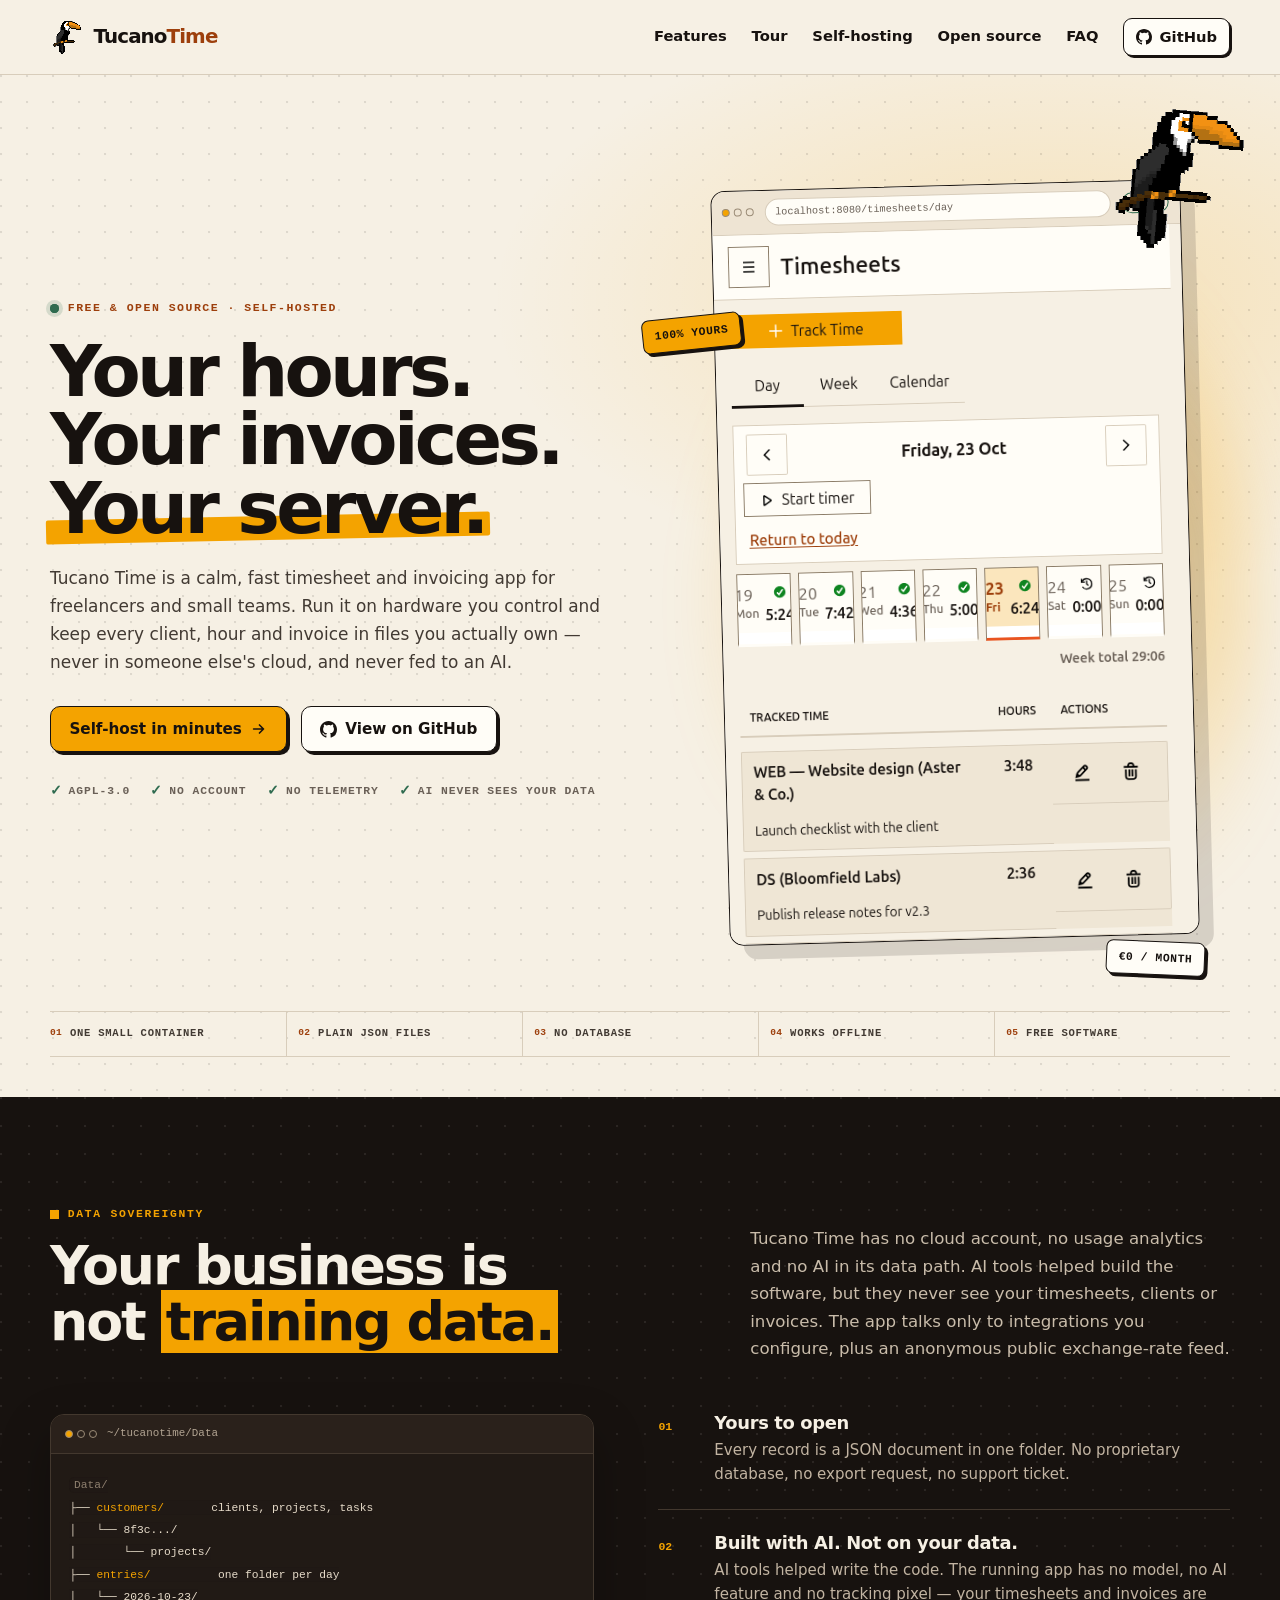
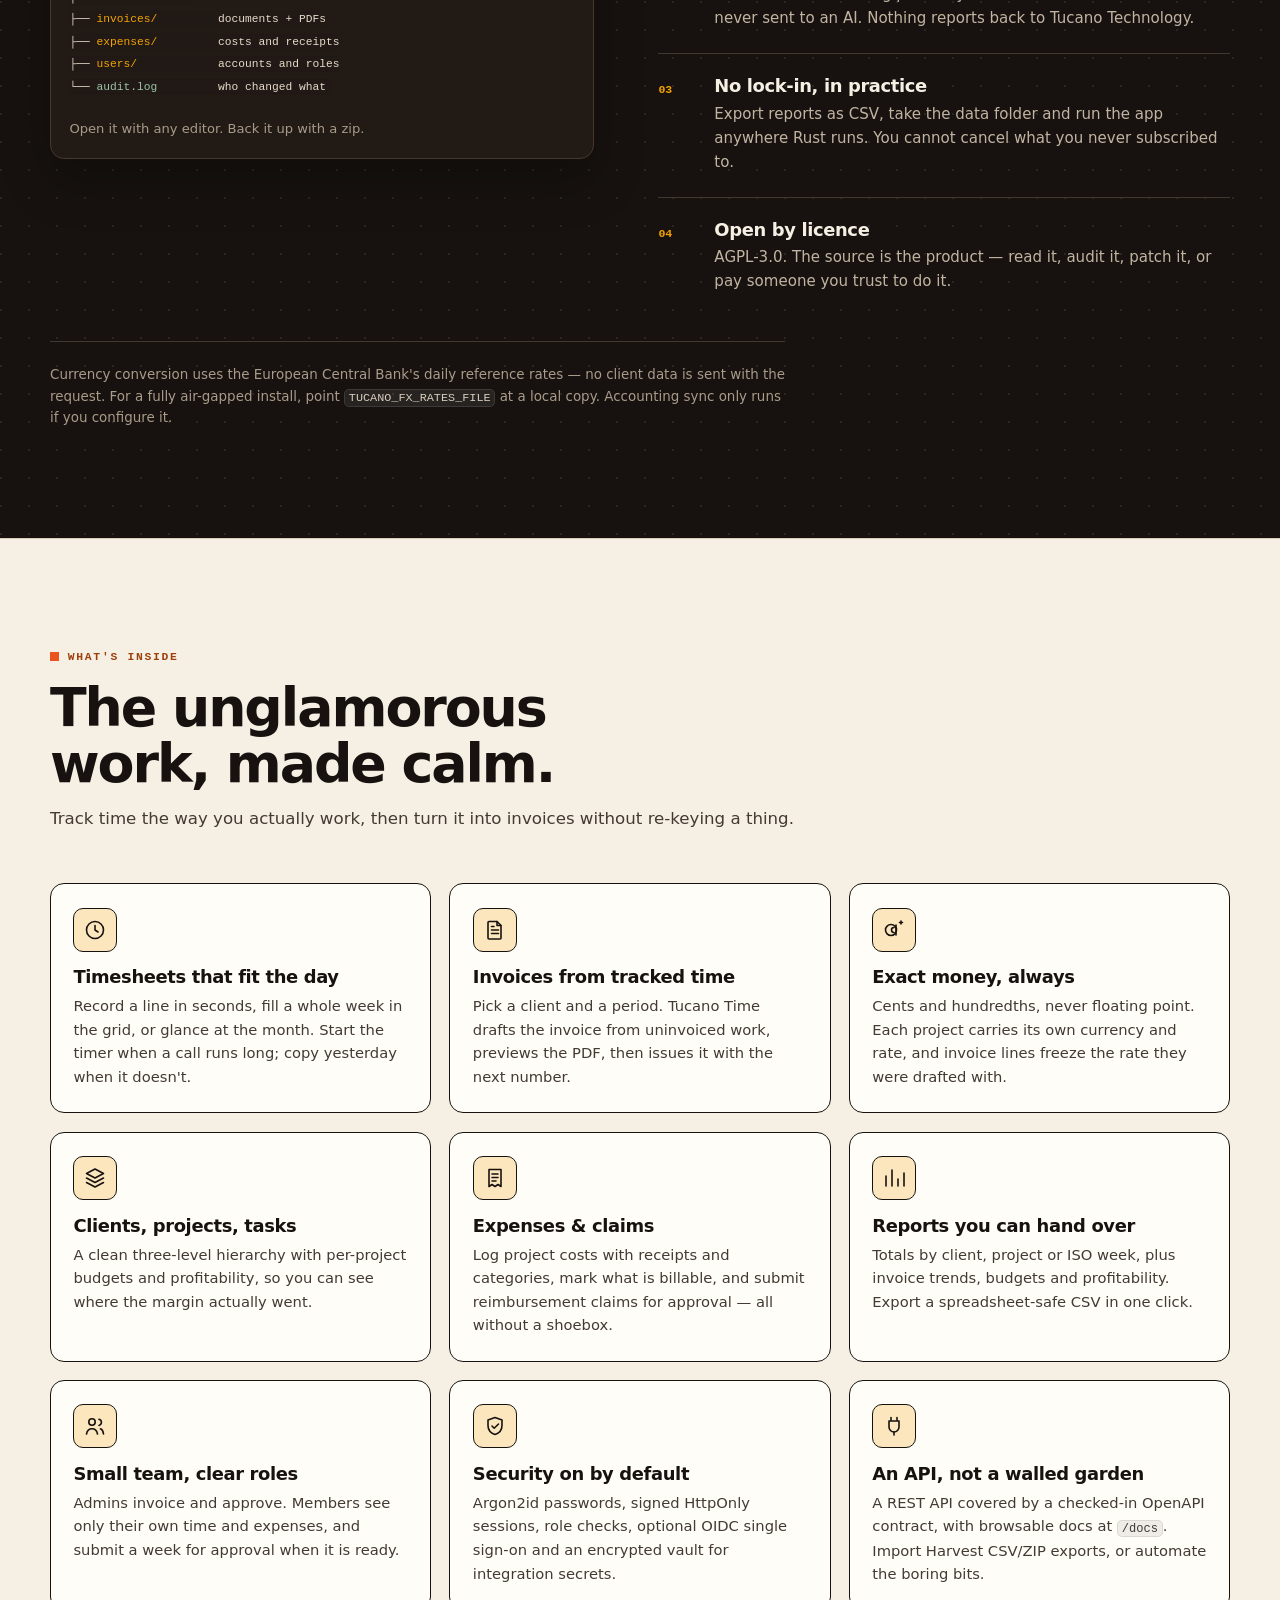
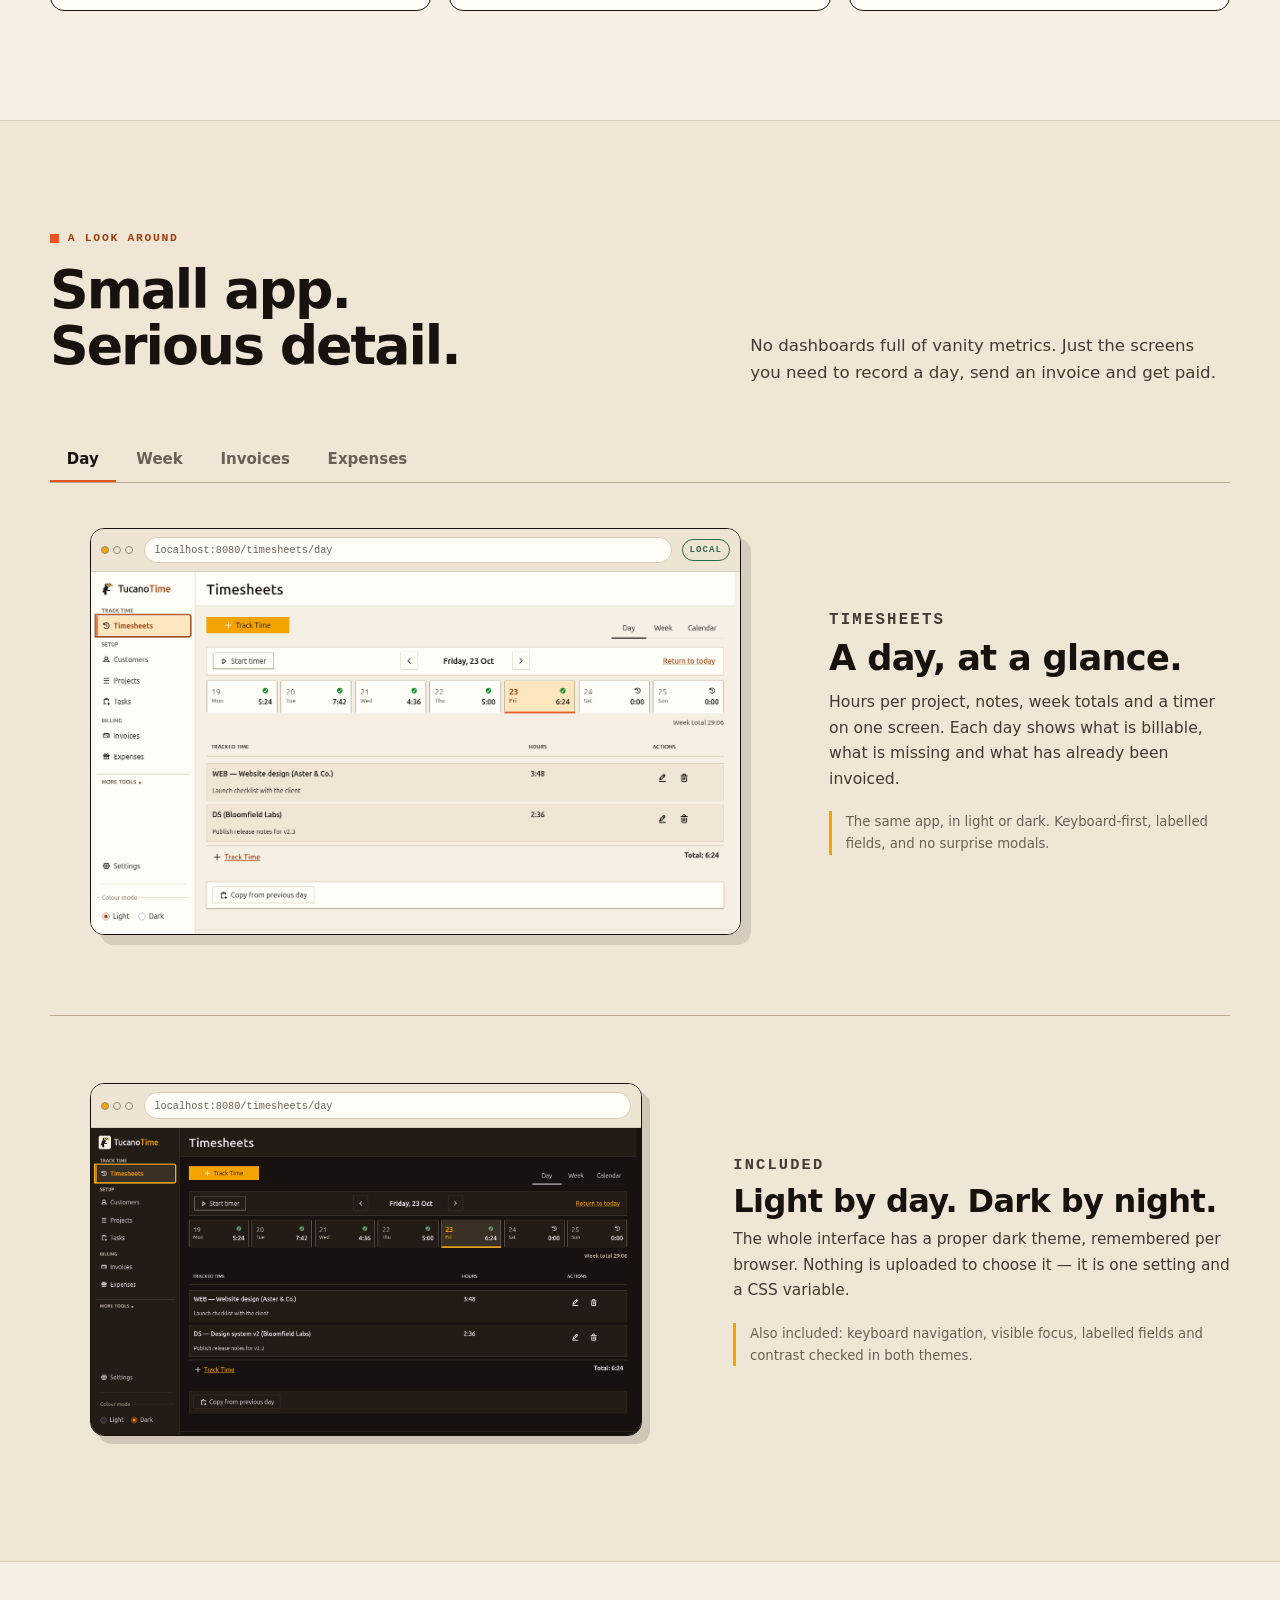
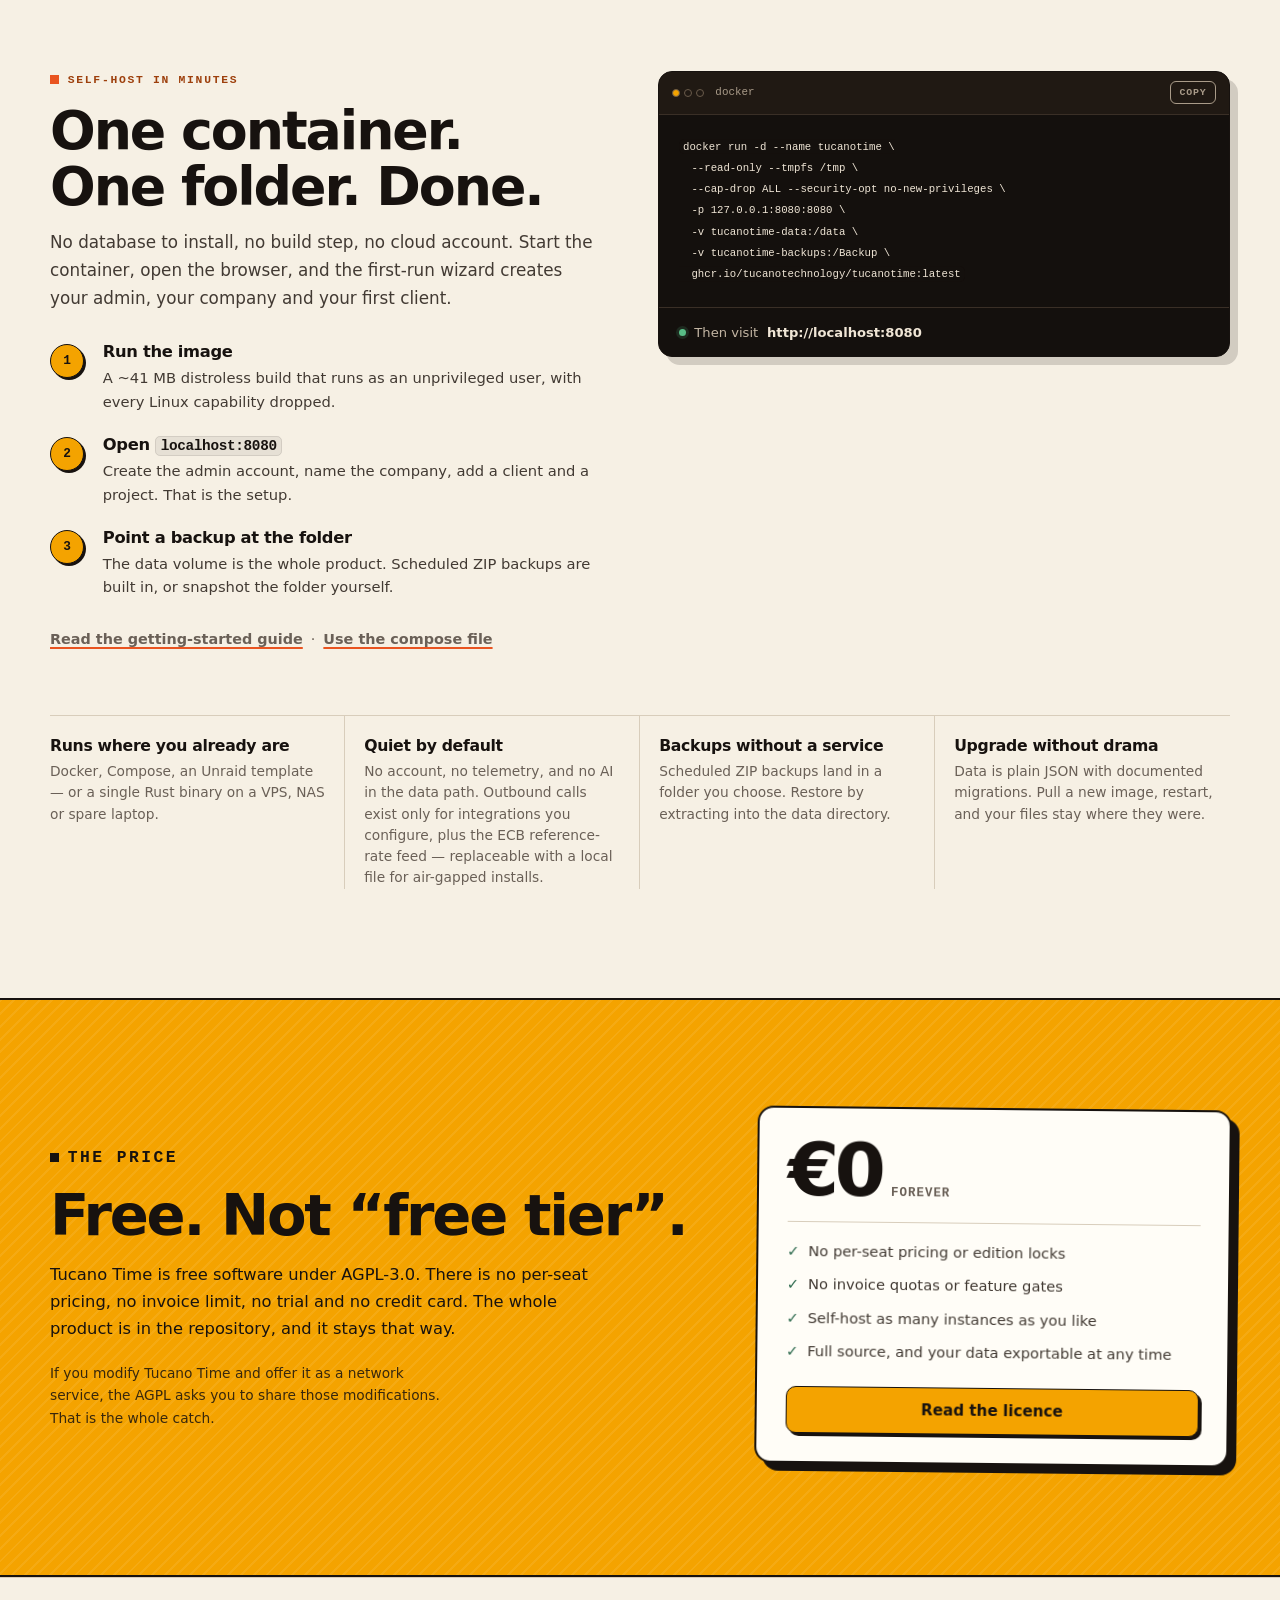
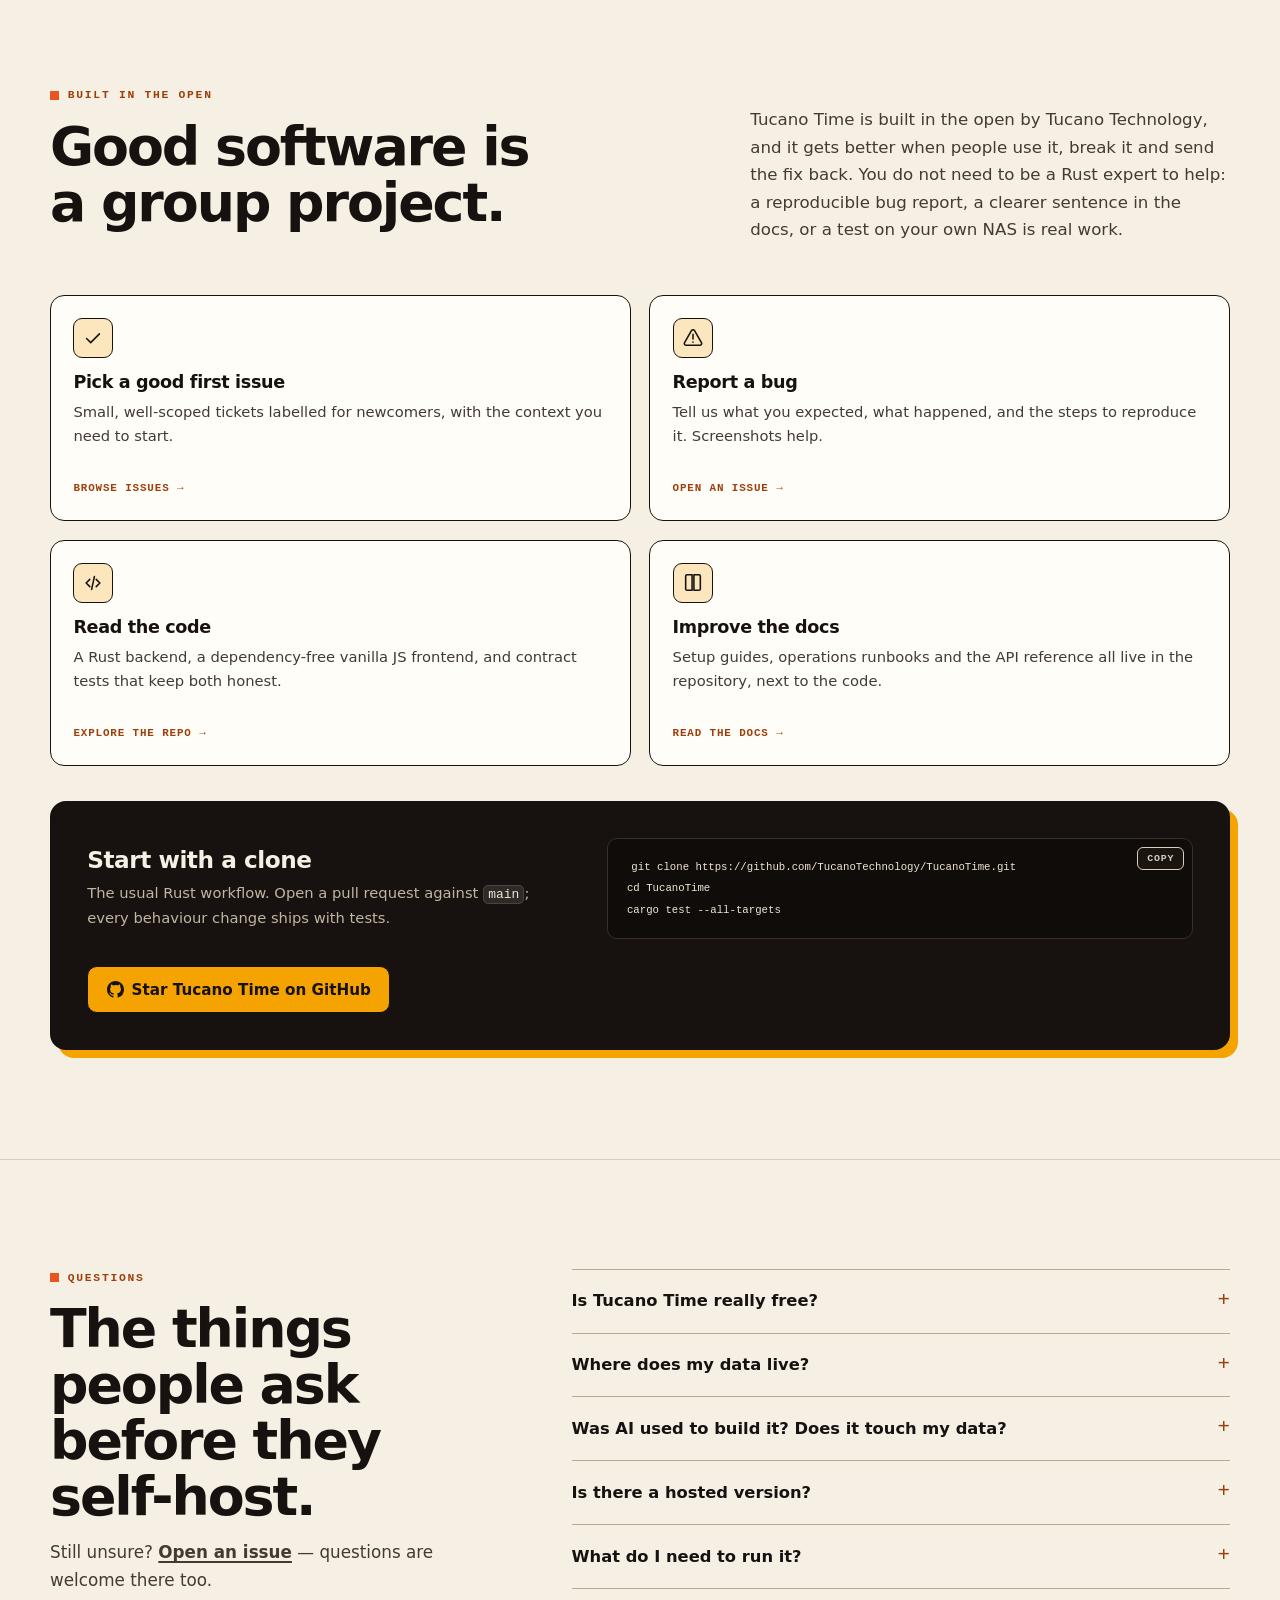
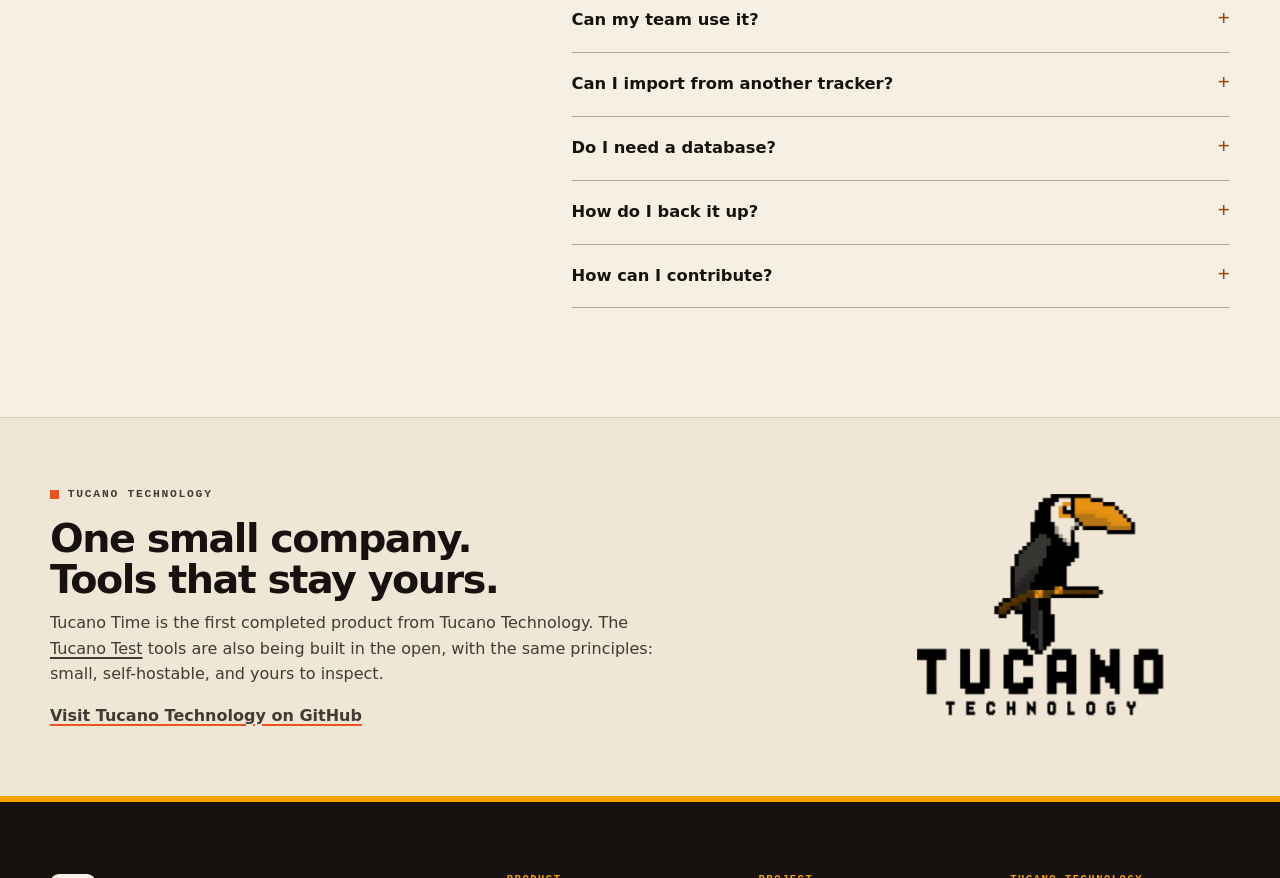
==== commit ce551513: "feat: refresh screenshots and clarify the AI wording Use the newly branded Tucano Time app captures " ====
--- a/site/index.html
+++ b/site/index.html
@@ -4,7 +4,7 @@
   <meta charset="utf-8">
   <meta name="viewport" content="width=device-width, initial-scale=1">
   <title>Tucano Time — Self-hosted timesheets and invoicing</title>
-  <meta name="description" content="Free, self-hosted timesheets and invoicing for freelancers and small teams. Your data stays on your hardware. No cloud, no telemetry, no AI. AGPL-3.0.">
+  <meta name="description" content="Free, self-hosted timesheets and invoicing for freelancers and small teams. Your data stays on your hardware. No cloud, no telemetry, and AI never touches your data. AGPL-3.0.">
   <link rel="canonical" href="https://tucanotime.com/">
   <meta name="theme-color" content="#f6f0e4">
   <meta name="color-scheme" content="light">
@@ -13,7 +13,7 @@
   <meta property="og:site_name" content="Tucano Time">
   <meta property="og:url" content="https://tucanotime.com/">
   <meta property="og:title" content="Tucano Time — Your hours. Your invoices. Your server.">
-  <meta property="og:description" content="A free, self-hosted timesheet and invoicing app for freelancers and small teams. Plain files, no cloud, no telemetry, no AI.">
+  <meta property="og:description" content="A free, self-hosted timesheet and invoicing app for freelancers and small teams. Plain files, no cloud, no telemetry — and AI never touches your data.">
   <meta property="og:image" content="https://tucanotime.com/assets/img/og.png">
   <meta property="og:image:width" content="1200">
   <meta property="og:image:height" content="630">
@@ -22,7 +22,7 @@
   <meta name="author" content="Tucano Technology">
   <meta name="twitter:card" content="summary_large_image">
   <meta name="twitter:title" content="Tucano Time — Your hours. Your invoices. Your server.">
-  <meta name="twitter:description" content="Free, self-hosted timesheets and invoicing. Your data stays on your hardware. No cloud, no telemetry, no AI.">
+  <meta name="twitter:description" content="Free, self-hosted timesheets and invoicing. Your data stays on your hardware. No cloud, no telemetry; AI never touches your data.">
   <meta name="twitter:image" content="https://tucanotime.com/assets/img/og.png">
   <meta name="twitter:image:alt" content="Tucano Time — your hours, your invoices, your server.">
 
@@ -68,7 +68,7 @@
         <div class="hero-copy">
           <p class="eyebrow"><span class="pulse" aria-hidden="true"></span> Free &amp; open source · Self-hosted</p>
           <h1>Your hours. Your invoices. <em>Your server.</em></h1>
-          <p class="hero-lede">Tucano Time is a calm, fast timesheet and invoicing app for freelancers and small teams. Run it on hardware you control and keep every client, hour and invoice in files you actually own — never in a cloud, and never in an AI.</p>
+          <p class="hero-lede">Tucano Time is a calm, fast timesheet and invoicing app for freelancers and small teams. Run it on hardware you control and keep every client, hour and invoice in files you actually own — never in someone else's cloud, and never fed to an AI.</p>
           <div class="hero-actions">
             <a class="btn btn-primary" href="#self-host">
               Self-host in minutes
@@ -83,7 +83,7 @@
             <li>AGPL-3.0</li>
             <li>No account</li>
             <li>No telemetry</li>
-            <li>No AI</li>
+            <li>AI never sees your data</li>
           </ul>
         </div>
 
@@ -96,8 +96,8 @@
               <span class="browser-local">local</span>
             </div>
             <picture>
-              <source media="(max-width: 620px)" srcset="assets/img/shot-day-mobile.png">
-              <img src="assets/img/shot-day.png" width="1440" height="940" alt="Tucano Time day view showing entries for two projects, the week strip with daily totals, and a start-timer button" fetchpriority="high">
+              <source media="(max-width: 620px)" srcset="assets/img/shot-day-mobile.png?v=2">
+              <img src="assets/img/shot-day.png?v=2" width="1440" height="803" alt="Tucano Time day view showing entries for two projects, the week strip with daily totals, and a start-timer button" fetchpriority="high">
             </picture>
           </figure>
           <img class="hero-toucan" src="assets/brand/tucano.png" alt="" width="223" height="244" aria-hidden="true">
@@ -125,7 +125,7 @@
             <p class="kicker">Data sovereignty</p>
             <h2>Your business is not <span class="mark">training data.</span></h2>
           </div>
-          <p class="lede">Tucano Time has no cloud account, no usage analytics and no AI anywhere in the product. It talks only to services you explicitly configure, plus an anonymous public exchange-rate feed. Everything else stays on the machine you chose.</p>
+          <p class="lede">Tucano Time has no cloud account, no usage analytics and no AI in its data path. AI tools helped build the software, but they never see your timesheets, clients or invoices. The app talks only to integrations you configure, plus an anonymous public exchange-rate feed.</p>
         </div>
 
         <div class="sovereignty-grid">
@@ -158,8 +158,8 @@
             <li>
               <span class="promise-num">02</span>
               <div>
-                <h3>No AI. No telemetry.</h3>
-                <p>There is no model, no tracking pixel and no third-party script. The browser GUI is served by the same binary, and nothing reports back to Tucano Technology.</p>
+                <h3>Built with AI. Not on your data.</h3>
+                <p>AI tools helped write the code. The running app has no model, no AI feature and no tracking pixel — your timesheets and invoices are never sent to an AI. Nothing reports back to Tucano Technology.</p>
               </div>
             </li>
             <li>
@@ -280,10 +280,10 @@
         </div>
 
         <div class="tour-tabs" role="tablist" aria-label="Product screens">
-          <button class="tour-tab is-active" type="button" role="tab" id="tab-day" aria-controls="tour-panel" aria-selected="true" data-img="assets/img/shot-day.png" data-alt="Day timesheet with project entries and weekly totals" data-url="localhost:8080/timesheets/day" data-kicker="Timesheets" data-title="A day, at a glance." data-copy="Hours per project, notes, week totals and a timer on one screen. Each day shows what is billable, what is missing and what has already been invoiced.">Day</button>
-          <button class="tour-tab" type="button" role="tab" id="tab-week" aria-controls="tour-panel" aria-selected="false" tabindex="-1" data-img="assets/img/shot-week.png" data-alt="Week grid with editable hours per project and day totals" data-url="localhost:8080/timesheets/week" data-kicker="Timesheets" data-title="Fill the week, not a form." data-copy="Type hours straight into the grid, press Enter to save, and copy the previous week when it rhymes. Totals update per day and per project as you go.">Week</button>
-          <button class="tour-tab" type="button" role="tab" id="tab-invoices" aria-controls="tour-panel" aria-selected="false" tabindex="-1" data-img="assets/img/shot-invoices.png" data-alt="Invoice register with drafts, sent invoices, part payments and an outstanding balance" data-url="localhost:8080/invoices" data-kicker="Invoices" data-title="From hours to a sent invoice." data-copy="Drafts, sent, partly paid, paid, written off. Issuing archives the PDF and locks the time it billed; payments are recorded against the invoice without rewriting history.">Invoices</button>
-          <button class="tour-tab" type="button" role="tab" id="tab-expenses" aria-controls="tour-panel" aria-selected="false" tabindex="-1" data-img="assets/img/shot-expenses.png" data-alt="Expense register with categories, billable flags and amounts per project" data-url="localhost:8080/expenses" data-kicker="Expenses" data-title="Receipts without the shoebox." data-copy="Categorise project costs, attach receipts, mark what is billable, and roll approved expenses into the next invoice with the time they belong to.">Expenses</button>
+          <button class="tour-tab is-active" type="button" role="tab" id="tab-day" aria-controls="tour-panel" aria-selected="true" data-img="assets/img/shot-day.png?v=2" data-alt="Day timesheet with project entries and weekly totals" data-url="localhost:8080/timesheets/day" data-kicker="Timesheets" data-title="A day, at a glance." data-copy="Hours per project, notes, week totals and a timer on one screen. Each day shows what is billable, what is missing and what has already been invoiced.">Day</button>
+          <button class="tour-tab" type="button" role="tab" id="tab-week" aria-controls="tour-panel" aria-selected="false" tabindex="-1" data-img="assets/img/shot-week.png?v=2" data-alt="Week grid with editable hours per project and day totals" data-url="localhost:8080/timesheets/week" data-kicker="Timesheets" data-title="Fill the week, not a form." data-copy="Type hours straight into the grid, press Enter to save, and copy the previous week when it rhymes. Totals update per day and per project as you go.">Week</button>
+          <button class="tour-tab" type="button" role="tab" id="tab-invoices" aria-controls="tour-panel" aria-selected="false" tabindex="-1" data-img="assets/img/shot-invoices.png?v=2" data-alt="Invoice register with drafts, sent invoices, part payments and an outstanding balance" data-url="localhost:8080/invoices" data-kicker="Invoices" data-title="From hours to a sent invoice." data-copy="Drafts, sent, partly paid, paid, written off. Issuing archives the PDF and locks the time it billed; payments are recorded against the invoice without rewriting history.">Invoices</button>
+          <button class="tour-tab" type="button" role="tab" id="tab-expenses" aria-controls="tour-panel" aria-selected="false" tabindex="-1" data-img="assets/img/shot-expenses.png?v=2" data-alt="Expense register with categories, billable flags and amounts per project" data-url="localhost:8080/expenses" data-kicker="Expenses" data-title="Receipts without the shoebox." data-copy="Categorise project costs, attach receipts, mark what is billable, and roll approved expenses into the next invoice with the time they belong to.">Expenses</button>
         </div>
 
         <div class="tour-stage" id="tour-panel" role="tabpanel" aria-labelledby="tab-day" tabindex="0">
@@ -294,7 +294,7 @@
                 <span class="browser-url" id="tour-url">localhost:8080/timesheets/day</span>
                 <span class="browser-local">local</span>
               </div>
-              <img id="tour-img" src="assets/img/shot-day.png" width="1440" height="940" alt="Day timesheet with project entries and weekly totals" loading="lazy">
+              <img id="tour-img" src="assets/img/shot-day.png?v=2" width="1440" height="803" alt="Day timesheet with project entries and weekly totals" loading="lazy">
             </figure>
           </div>
           <div class="tour-meta">
@@ -311,7 +311,7 @@
               <span class="browser-dots"><i></i><i></i><i></i></span>
               <span class="browser-url">localhost:8080/timesheets/day</span>
             </div>
-            <img src="assets/img/shot-day-dark.png" width="1440" height="940" alt="The same day timesheet in Tucano Time's dark theme" loading="lazy">
+            <img src="assets/img/shot-day-dark.png?v=2" width="1440" height="803" alt="The same day timesheet in Tucano Time's dark theme" loading="lazy">
           </figure>
           <div class="dark-note-copy">
             <p class="tour-kicker">Included</p>
@@ -390,7 +390,7 @@
           </li>
           <li>
             <h3>Quiet by default</h3>
-            <p>No account and no telemetry. Outbound calls exist only for integrations you configure, plus the ECB reference-rate feed — replaceable with a local file for air-gapped installs.</p>
+            <p>No account, no telemetry, and no AI in the data path. Outbound calls exist only for integrations you configure, plus the ECB reference-rate feed — replaceable with a local file for air-gapped installs.</p>
           </li>
           <li>
             <h3>Backups without a service</h3>
@@ -514,8 +514,8 @@
             <p>In a directory you choose — <code>/data</code> in the container, <code>./Data</code> locally. It is plain JSON plus archived PDFs. Copy it, zip it, inspect it. The app never needs a cloud account.</p>
           </details>
           <details>
-            <summary>Does it use AI or send data to third parties?</summary>
-            <p>No. There is no AI feature, no analytics and no telemetry. Network calls happen only for integrations you configure yourself: SMTP, an ICS or Google/Microsoft calendar, OIDC single sign-on, or optional accounting sync. Currency conversion fetches the ECB's anonymous daily reference rates, or reads a local <code>TUCANO_FX_RATES_FILE</code> for a fully offline install. Secrets live in an encrypted local vault.</p>
+            <summary>Was AI used to build it? Does it touch my data?</summary>
+            <p>AI tools helped build Tucano Time — but they never see your data. The running app has no AI features, no analytics and no telemetry. Your timesheets, clients and invoices stay in your data directory and are never sent to an AI. Network calls happen only for integrations you configure yourself: SMTP, an ICS or Google/Microsoft calendar, OIDC single sign-on, or optional accounting sync. Currency conversion fetches the ECB's anonymous daily reference rates, or reads a local <code>TUCANO_FX_RATES_FILE</code> for a fully offline install. Secrets live in an encrypted local vault.</p>
           </details>
           <details>
             <summary>Is there a hosted version?</summary>
--- a/site/css/site.css
+++ b/site/css/site.css
@@ -81,7 +81,12 @@
   border-radius: 3px;
 }
 
-.section-ink :focus-visible { outline-color: var(--orange); }
+.section-ink :focus-visible,
+.site-footer :focus-visible,
+.terminal :focus-visible,
+.clone-card :focus-visible { outline-color: var(--orange); }
+
+.section-orange :focus-visible { outline-color: var(--ink); }
 
 .sr-only {
   position: absolute;
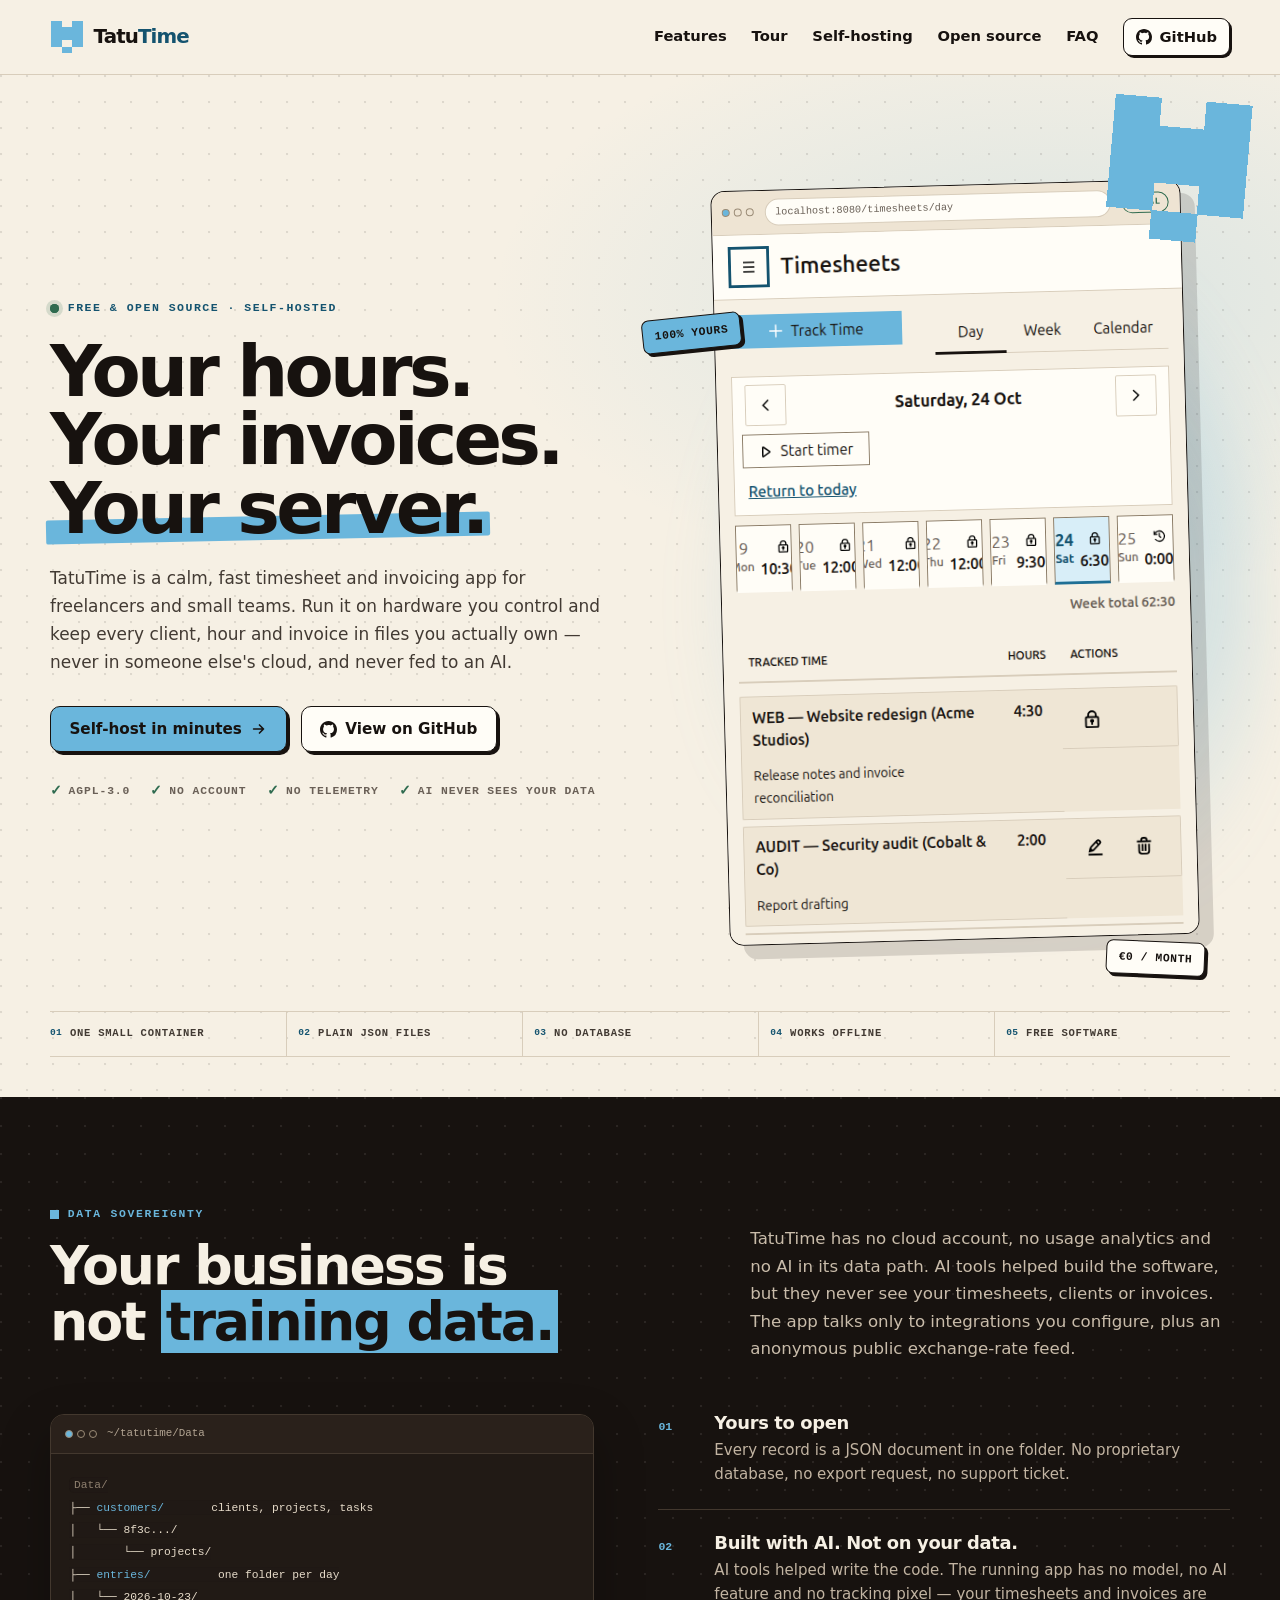
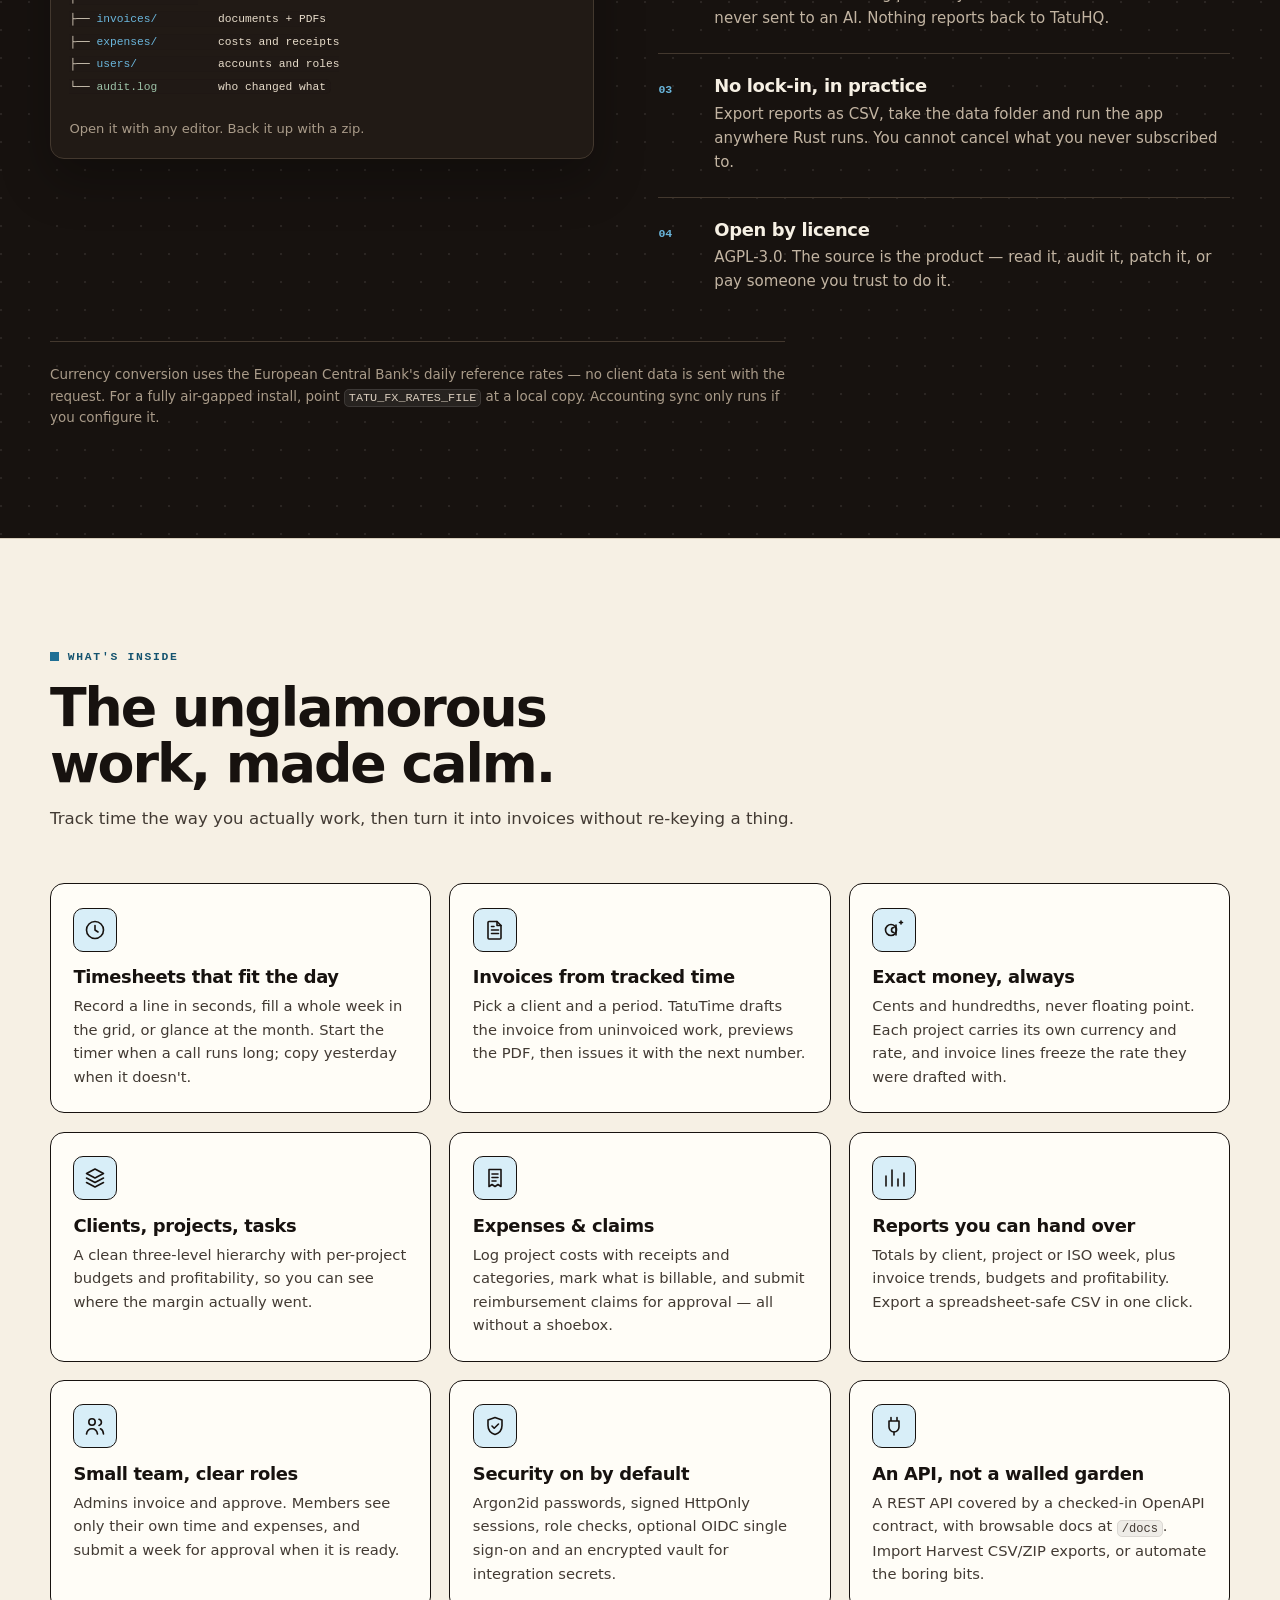
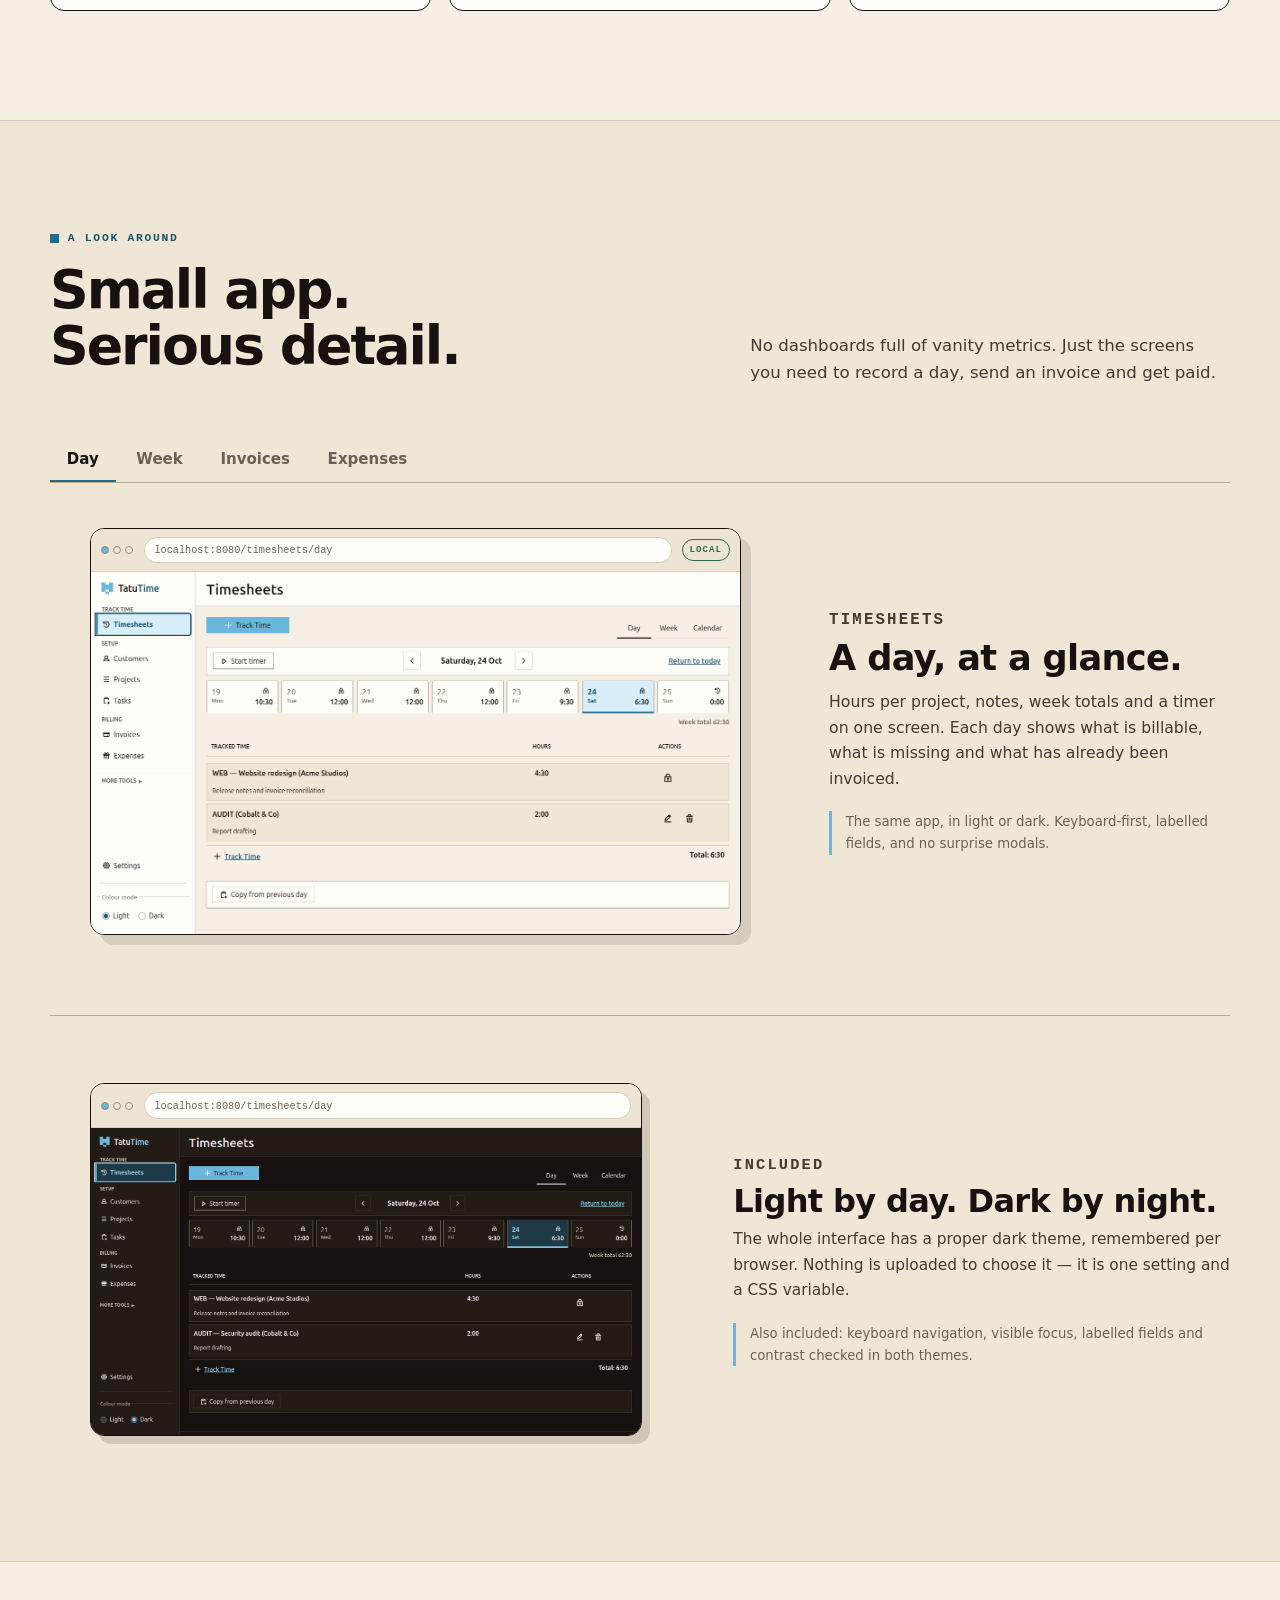
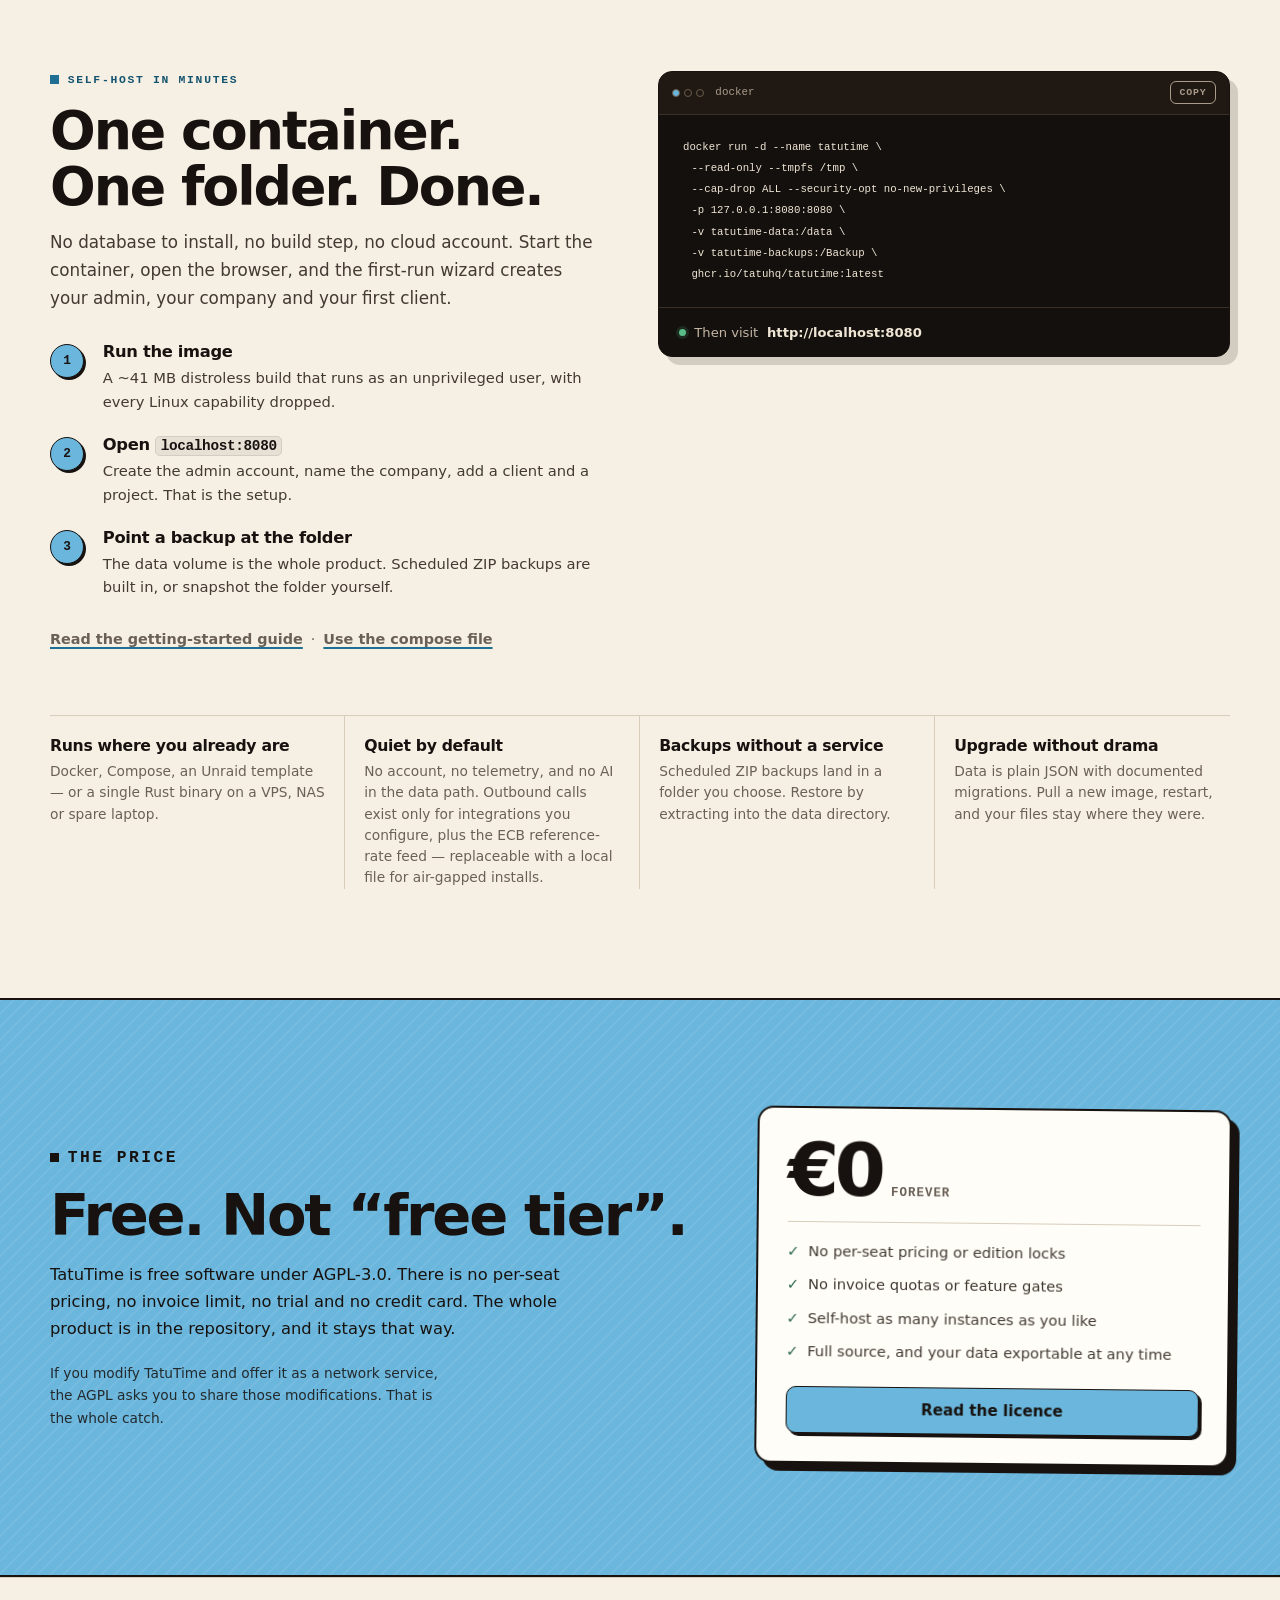
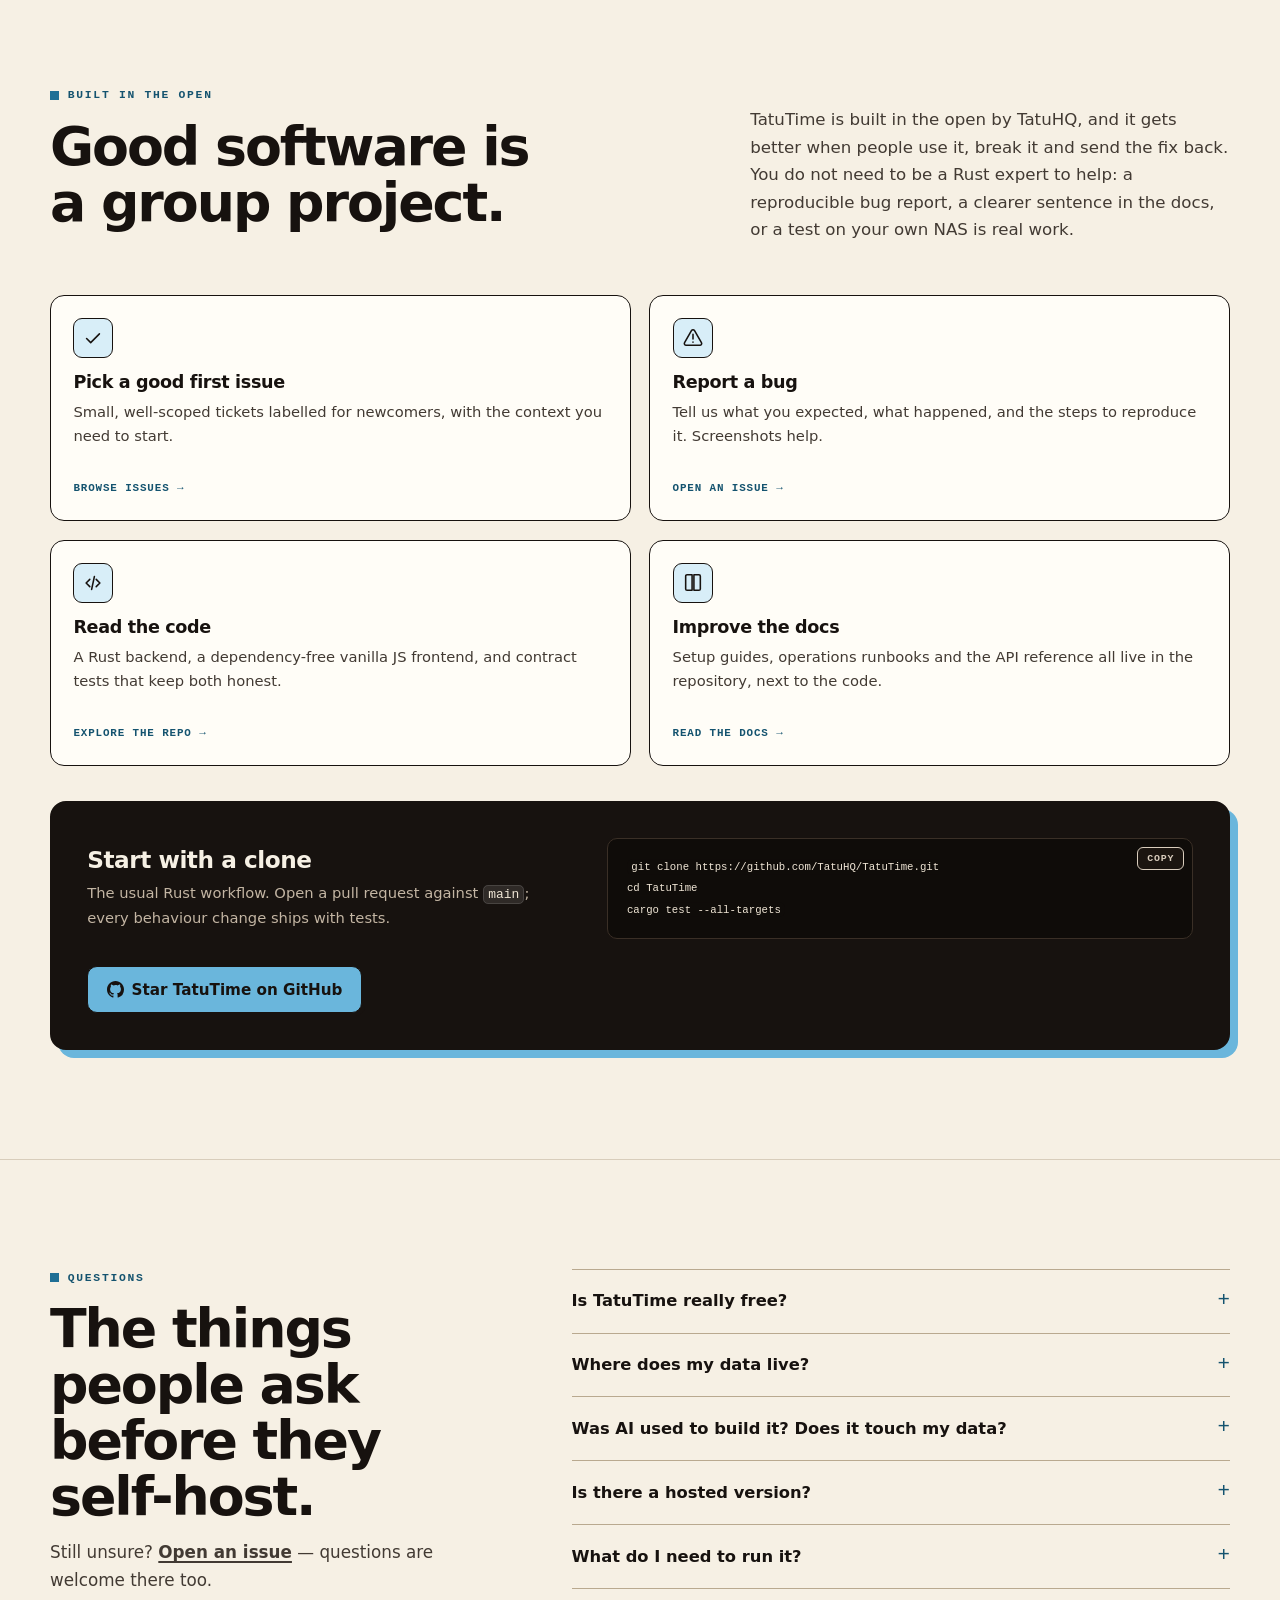
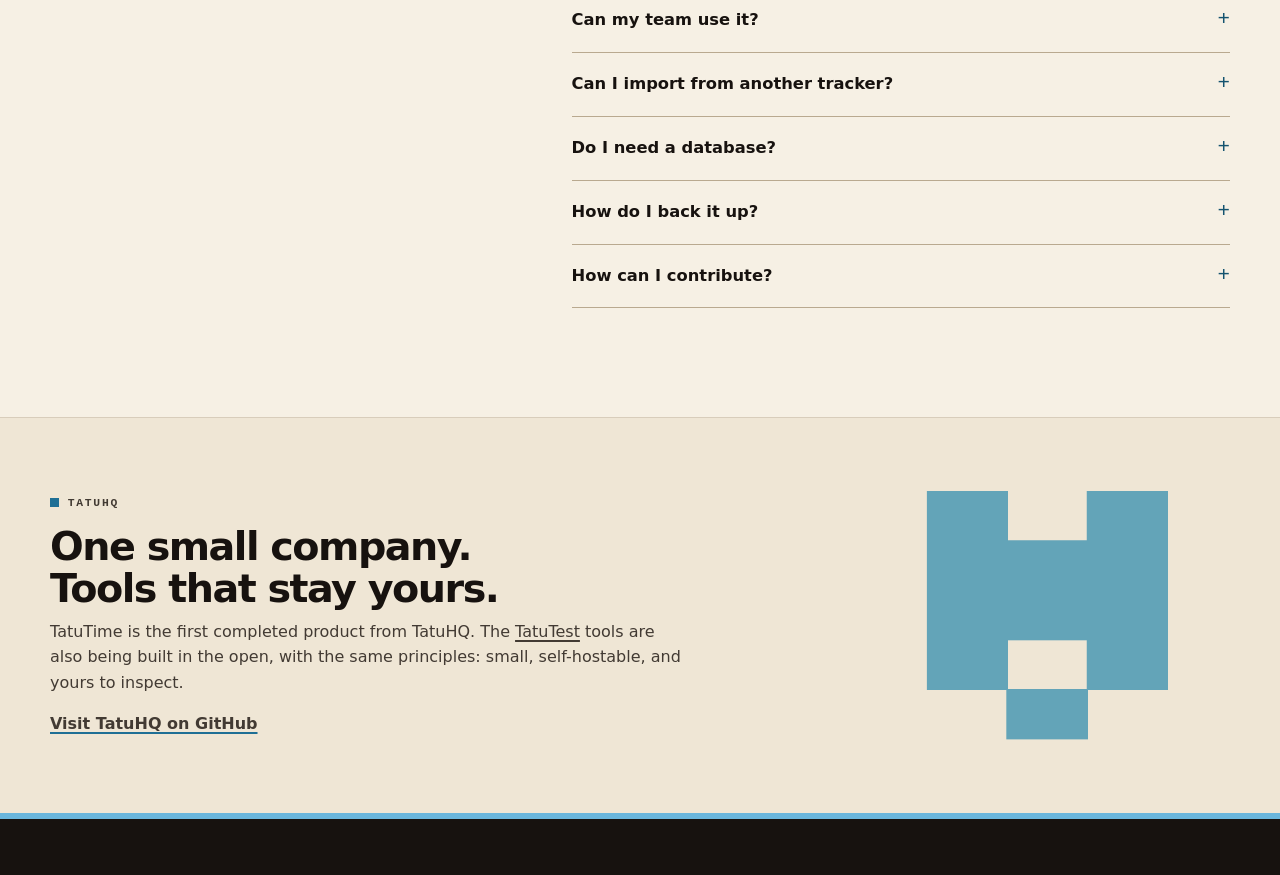
==== commit da5e7773: "chore: rebrand as TatuHQ TatuTime website" ====
--- a/site/index.html
+++ b/site/index.html
@@ -3,28 +3,28 @@
 <head>
   <meta charset="utf-8">
   <meta name="viewport" content="width=device-width, initial-scale=1">
-  <title>Tucano Time — Self-hosted timesheets and invoicing</title>
+  <title>TatuTime — Self-hosted timesheets and invoicing</title>
   <meta name="description" content="Free, self-hosted timesheets and invoicing for freelancers and small teams. Your data stays on your hardware. No cloud, no telemetry, and AI never touches your data. AGPL-3.0.">
-  <link rel="canonical" href="https://tucanotime.com/">
+  <link rel="canonical" href="https://tatutime.com/">
   <meta name="theme-color" content="#f6f0e4">
   <meta name="color-scheme" content="light">
 
   <meta property="og:type" content="website">
-  <meta property="og:site_name" content="Tucano Time">
-  <meta property="og:url" content="https://tucanotime.com/">
-  <meta property="og:title" content="Tucano Time — Your hours. Your invoices. Your server.">
+  <meta property="og:site_name" content="TatuTime">
+  <meta property="og:url" content="https://tatutime.com/">
+  <meta property="og:title" content="TatuTime — Your hours. Your invoices. Your server.">
   <meta property="og:description" content="A free, self-hosted timesheet and invoicing app for freelancers and small teams. Plain files, no cloud, no telemetry — and AI never touches your data.">
-  <meta property="og:image" content="https://tucanotime.com/assets/img/og.png">
+  <meta property="og:image" content="https://tatutime.com/assets/img/og.png">
   <meta property="og:image:width" content="1200">
   <meta property="og:image:height" content="630">
-  <meta property="og:image:alt" content="Tucano Time — your hours, your invoices, your server.">
+  <meta property="og:image:alt" content="TatuTime — your hours, your invoices, your server.">
   <meta property="og:locale" content="en_GB">
-  <meta name="author" content="Tucano Technology">
+  <meta name="author" content="TatuHQ">
   <meta name="twitter:card" content="summary_large_image">
-  <meta name="twitter:title" content="Tucano Time — Your hours. Your invoices. Your server.">
+  <meta name="twitter:title" content="TatuTime — Your hours. Your invoices. Your server.">
   <meta name="twitter:description" content="Free, self-hosted timesheets and invoicing. Your data stays on your hardware. No cloud, no telemetry; AI never touches your data.">
-  <meta name="twitter:image" content="https://tucanotime.com/assets/img/og.png">
-  <meta name="twitter:image:alt" content="Tucano Time — your hours, your invoices, your server.">
+  <meta name="twitter:image" content="https://tatutime.com/assets/img/og.png">
+  <meta name="twitter:image:alt" content="TatuTime — your hours, your invoices, your server.">
 
   <link rel="icon" href="favicon.ico" sizes="any">
   <link rel="icon" type="image/png" sizes="32x32" href="assets/brand/favicon-32x32.png">
@@ -38,9 +38,9 @@
 
   <header class="site-header" id="top">
     <div class="wrap header-inner">
-      <a class="brand" href="./" aria-label="Tucano Time — home">
-        <img class="brand-mark" src="assets/brand/tucano.png" alt="" width="223" height="244">
-        <span class="brand-word">Tucano<strong>Time</strong></span>
+      <a class="brand" href="./" aria-label="TatuTime — home">
+        <img class="brand-mark" src="assets/brand/tatu.png" alt="" width="512" height="512">
+        <span class="brand-word">Tatu<strong>Time</strong></span>
       </a>
 
       <button class="nav-toggle" type="button" aria-expanded="false" aria-controls="site-nav" aria-label="Open menu">
@@ -53,7 +53,7 @@
         <a href="#self-host">Self-hosting</a>
         <a href="#open-source">Open source</a>
         <a href="#faq">FAQ</a>
-        <a class="nav-github" href="https://github.com/TucanoTechnology/TucanoTime" target="_blank" rel="noopener noreferrer">
+        <a class="nav-github" href="https://github.com/TatuHQ/TatuTime" target="_blank" rel="noopener noreferrer">
           <svg viewBox="0 0 16 16" width="16" height="16" aria-hidden="true" focusable="false"><path fill="currentColor" d="M8 0C3.58 0 0 3.58 0 8c0 3.54 2.29 6.53 5.47 7.59.4.07.55-.17.55-.38 0-.19-.01-.82-.01-1.49-2.01.37-2.53-.49-2.69-.94-.09-.23-.48-.94-.82-1.13-.28-.15-.68-.52-.01-.53.63-.01 1.08.58 1.23.82.72 1.21 1.87.87 2.33.66.07-.52.28-.87.51-1.07-1.78-.2-3.64-.89-3.64-3.95 0-.87.31-1.59.82-2.15-.08-.2-.36-1.02.08-2.12 0 0 .67-.21 2.2.82a7.4 7.4 0 0 1 2-.27c.68 0 1.36.09 2 .27 1.53-1.04 2.2-.82 2.2-.82.44 1.1.16 1.92.08 2.12.51.56.82 1.27.82 2.15 0 3.07-1.87 3.75-3.65 3.95.29.25.54.73.54 1.48 0 1.07-.01 1.93-.01 2.2 0 .21.15.46.55.38A8.01 8.01 0 0 0 16 8c0-4.42-3.58-8-8-8Z"/></svg>
           GitHub
         </a>
@@ -68,13 +68,13 @@
         <div class="hero-copy">
           <p class="eyebrow"><span class="pulse" aria-hidden="true"></span> Free &amp; open source · Self-hosted</p>
           <h1>Your hours. Your invoices. <em>Your server.</em></h1>
-          <p class="hero-lede">Tucano Time is a calm, fast timesheet and invoicing app for freelancers and small teams. Run it on hardware you control and keep every client, hour and invoice in files you actually own — never in someone else's cloud, and never fed to an AI.</p>
+          <p class="hero-lede">TatuTime is a calm, fast timesheet and invoicing app for freelancers and small teams. Run it on hardware you control and keep every client, hour and invoice in files you actually own — never in someone else's cloud, and never fed to an AI.</p>
           <div class="hero-actions">
             <a class="btn btn-primary" href="#self-host">
               Self-host in minutes
               <svg viewBox="0 0 20 20" width="18" height="18" aria-hidden="true" focusable="false"><path fill="none" stroke="currentColor" stroke-width="1.8" stroke-linecap="round" stroke-linejoin="round" d="M4 10h11m-4.5-4.5L15 10l-4.5 4.5"/></svg>
             </a>
-            <a class="btn btn-secondary" href="https://github.com/TucanoTechnology/TucanoTime" target="_blank" rel="noopener noreferrer">
+            <a class="btn btn-secondary" href="https://github.com/TatuHQ/TatuTime" target="_blank" rel="noopener noreferrer">
               <svg viewBox="0 0 16 16" width="17" height="17" aria-hidden="true" focusable="false"><path fill="currentColor" d="M8 0C3.58 0 0 3.58 0 8c0 3.54 2.29 6.53 5.47 7.59.4.07.55-.17.55-.38 0-.19-.01-.82-.01-1.49-2.01.37-2.53-.49-2.69-.94-.09-.23-.48-.94-.82-1.13-.28-.15-.68-.52-.01-.53.63-.01 1.08.58 1.23.82.72 1.21 1.87.87 2.33.66.07-.52.28-.87.51-1.07-1.78-.2-3.64-.89-3.64-3.95 0-.87.31-1.59.82-2.15-.08-.2-.36-1.02.08-2.12 0 0 .67-.21 2.2.82a7.4 7.4 0 0 1 2-.27c.68 0 1.36.09 2 .27 1.53-1.04 2.2-.82 2.2-.82.44 1.1.16 1.92.08 2.12.51.56.82 1.27.82 2.15 0 3.07-1.87 3.75-3.65 3.95.29.25.54.73.54 1.48 0 1.07-.01 1.93-.01 2.2 0 .21.15.46.55.38A8.01 8.01 0 0 0 16 8c0-4.42-3.58-8-8-8Z"/></svg>
               View on GitHub
             </a>
@@ -96,11 +96,11 @@
               <span class="browser-local">local</span>
             </div>
             <picture>
-              <source media="(max-width: 620px)" srcset="assets/img/shot-day-mobile.png?v=2">
-              <img src="assets/img/shot-day.png?v=2" width="1440" height="803" alt="Tucano Time day view showing entries for two projects, the week strip with daily totals, and a start-timer button" fetchpriority="high">
+              <source media="(max-width: 620px)" srcset="assets/img/shot-day-mobile.png?v=3">
+              <img src="assets/img/shot-day.png?v=3" width="1440" height="803" alt="TatuTime day view showing entries for two projects, the week strip with daily totals, and a start-timer button" fetchpriority="high">
             </picture>
           </figure>
-          <img class="hero-toucan" src="assets/brand/tucano.png" alt="" width="223" height="244" aria-hidden="true">
+          <img class="hero-mark" src="assets/brand/tatu.png" alt="" width="512" height="512" aria-hidden="true">
           <span class="sticker sticker-yours">100% yours</span>
           <span class="sticker sticker-price">€0 / month</span>
         </div>
@@ -125,16 +125,16 @@
             <p class="kicker">Data sovereignty</p>
             <h2>Your business is not <span class="mark">training data.</span></h2>
           </div>
-          <p class="lede">Tucano Time has no cloud account, no usage analytics and no AI in its data path. AI tools helped build the software, but they never see your timesheets, clients or invoices. The app talks only to integrations you configure, plus an anonymous public exchange-rate feed.</p>
+          <p class="lede">TatuTime has no cloud account, no usage analytics and no AI in its data path. AI tools helped build the software, but they never see your timesheets, clients or invoices. The app talks only to integrations you configure, plus an anonymous public exchange-rate feed.</p>
         </div>
 
         <div class="sovereignty-grid">
           <div class="file-card">
             <div class="file-card-bar" aria-hidden="true">
               <span class="browser-dots"><i></i><i></i><i></i></span>
-              <span>~/tucanotime/Data</span>
+              <span>~/tatutime/Data</span>
             </div>
-            <pre tabindex="0" aria-label="Tucano Time data directory layout"><code><span class="tree-dim">Data/</span>
+            <pre tabindex="0" aria-label="TatuTime data directory layout"><code><span class="tree-dim">Data/</span>
 ├── <span class="tree-dir">customers/</span>       clients, projects, tasks
 │   └── 8f3c.../
 │       └── projects/
@@ -159,7 +159,7 @@
               <span class="promise-num">02</span>
               <div>
                 <h3>Built with AI. Not on your data.</h3>
-                <p>AI tools helped write the code. The running app has no model, no AI feature and no tracking pixel — your timesheets and invoices are never sent to an AI. Nothing reports back to Tucano Technology.</p>
+                <p>AI tools helped write the code. The running app has no model, no AI feature and no tracking pixel — your timesheets and invoices are never sent to an AI. Nothing reports back to TatuHQ.</p>
               </div>
             </li>
             <li>
@@ -179,7 +179,7 @@
           </ol>
         </div>
 
-        <p class="sovereignty-note">Currency conversion uses the European Central Bank's daily reference rates — no client data is sent with the request. For a fully air-gapped install, point <code>TUCANO_FX_RATES_FILE</code> at a local copy. Accounting sync only runs if you configure it.</p>
+        <p class="sovereignty-note">Currency conversion uses the European Central Bank's daily reference rates — no client data is sent with the request. For a fully air-gapped install, point <code>TATU_FX_RATES_FILE</code> at a local copy. Accounting sync only runs if you configure it.</p>
       </div>
     </section>
 
@@ -206,7 +206,7 @@
               <svg viewBox="0 0 24 24" width="24" height="24" fill="none" stroke="currentColor" stroke-width="1.6" stroke-linecap="round" stroke-linejoin="round"><path d="M6 3.5h8l4 4V20a1 1 0 0 1-1 1H6a1 1 0 0 1-1-1V4.5a1 1 0 0 1 1-1Z"/><path d="M14 3.5v4h4M8.5 12h7M8.5 15.5h7M8.5 8.5H11"/></svg>
             </span>
             <h3>Invoices from tracked time</h3>
-            <p>Pick a client and a period. Tucano Time drafts the invoice from uninvoiced work, previews the PDF, then issues it with the next number.</p>
+            <p>Pick a client and a period. TatuTime drafts the invoice from uninvoiced work, previews the PDF, then issues it with the next number.</p>
           </article>
 
           <article class="feature">
@@ -280,10 +280,10 @@
         </div>
 
         <div class="tour-tabs" role="tablist" aria-label="Product screens">
-          <button class="tour-tab is-active" type="button" role="tab" id="tab-day" aria-controls="tour-panel" aria-selected="true" data-img="assets/img/shot-day.png?v=2" data-alt="Day timesheet with project entries and weekly totals" data-url="localhost:8080/timesheets/day" data-kicker="Timesheets" data-title="A day, at a glance." data-copy="Hours per project, notes, week totals and a timer on one screen. Each day shows what is billable, what is missing and what has already been invoiced.">Day</button>
-          <button class="tour-tab" type="button" role="tab" id="tab-week" aria-controls="tour-panel" aria-selected="false" tabindex="-1" data-img="assets/img/shot-week.png?v=2" data-alt="Week grid with editable hours per project and day totals" data-url="localhost:8080/timesheets/week" data-kicker="Timesheets" data-title="Fill the week, not a form." data-copy="Type hours straight into the grid, press Enter to save, and copy the previous week when it rhymes. Totals update per day and per project as you go.">Week</button>
-          <button class="tour-tab" type="button" role="tab" id="tab-invoices" aria-controls="tour-panel" aria-selected="false" tabindex="-1" data-img="assets/img/shot-invoices.png?v=2" data-alt="Invoice register with drafts, sent invoices, part payments and an outstanding balance" data-url="localhost:8080/invoices" data-kicker="Invoices" data-title="From hours to a sent invoice." data-copy="Drafts, sent, partly paid, paid, written off. Issuing archives the PDF and locks the time it billed; payments are recorded against the invoice without rewriting history.">Invoices</button>
-          <button class="tour-tab" type="button" role="tab" id="tab-expenses" aria-controls="tour-panel" aria-selected="false" tabindex="-1" data-img="assets/img/shot-expenses.png?v=2" data-alt="Expense register with categories, billable flags and amounts per project" data-url="localhost:8080/expenses" data-kicker="Expenses" data-title="Receipts without the shoebox." data-copy="Categorise project costs, attach receipts, mark what is billable, and roll approved expenses into the next invoice with the time they belong to.">Expenses</button>
+          <button class="tour-tab is-active" type="button" role="tab" id="tab-day" aria-controls="tour-panel" aria-selected="true" data-img="assets/img/shot-day.png?v=3" data-alt="Day timesheet with project entries and weekly totals" data-url="localhost:8080/timesheets/day" data-kicker="Timesheets" data-title="A day, at a glance." data-copy="Hours per project, notes, week totals and a timer on one screen. Each day shows what is billable, what is missing and what has already been invoiced.">Day</button>
+          <button class="tour-tab" type="button" role="tab" id="tab-week" aria-controls="tour-panel" aria-selected="false" tabindex="-1" data-img="assets/img/shot-week.png?v=3" data-alt="Week grid with editable hours per project and day totals" data-url="localhost:8080/timesheets/week" data-kicker="Timesheets" data-title="Fill the week, not a form." data-copy="Type hours straight into the grid, press Enter to save, and copy the previous week when it rhymes. Totals update per day and per project as you go.">Week</button>
+          <button class="tour-tab" type="button" role="tab" id="tab-invoices" aria-controls="tour-panel" aria-selected="false" tabindex="-1" data-img="assets/img/shot-invoices.png?v=3" data-alt="Invoice register with drafts, sent invoices, part payments and an outstanding balance" data-url="localhost:8080/invoices" data-kicker="Invoices" data-title="From hours to a sent invoice." data-copy="Drafts, sent, partly paid, paid, written off. Issuing archives the PDF and locks the time it billed; payments are recorded against the invoice without rewriting history.">Invoices</button>
+          <button class="tour-tab" type="button" role="tab" id="tab-expenses" aria-controls="tour-panel" aria-selected="false" tabindex="-1" data-img="assets/img/shot-expenses.png?v=3" data-alt="Expense register with categories, billable flags and amounts per project" data-url="localhost:8080/expenses" data-kicker="Expenses" data-title="Receipts without the shoebox." data-copy="Categorise project costs, attach receipts, mark what is billable, and roll approved expenses into the next invoice with the time they belong to.">Expenses</button>
         </div>
 
         <div class="tour-stage" id="tour-panel" role="tabpanel" aria-labelledby="tab-day" tabindex="0">
@@ -294,7 +294,7 @@
                 <span class="browser-url" id="tour-url">localhost:8080/timesheets/day</span>
                 <span class="browser-local">local</span>
               </div>
-              <img id="tour-img" src="assets/img/shot-day.png?v=2" width="1440" height="803" alt="Day timesheet with project entries and weekly totals" loading="lazy">
+              <img id="tour-img" src="assets/img/shot-day.png?v=3" width="1440" height="803" alt="Day timesheet with project entries and weekly totals" loading="lazy">
             </figure>
           </div>
           <div class="tour-meta">
@@ -311,7 +311,7 @@
               <span class="browser-dots"><i></i><i></i><i></i></span>
               <span class="browser-url">localhost:8080/timesheets/day</span>
             </div>
-            <img src="assets/img/shot-day-dark.png?v=2" width="1440" height="803" alt="The same day timesheet in Tucano Time's dark theme" loading="lazy">
+            <img src="assets/img/shot-day-dark.png?v=3" width="1440" height="803" alt="The same day timesheet in TatuTime's dark theme" loading="lazy">
           </figure>
           <div class="dark-note-copy">
             <p class="tour-kicker">Included</p>
@@ -356,9 +356,9 @@
           </ol>
 
           <p class="selfhost-links">
-            <a class="text-link" href="https://github.com/TucanoTechnology/TucanoTime/blob/main/docs/getting-started.md" target="_blank" rel="noopener noreferrer">Read the getting-started guide</a>
+            <a class="text-link" href="https://github.com/TatuHQ/TatuTime/blob/main/docs/getting-started.md" target="_blank" rel="noopener noreferrer">Read the getting-started guide</a>
             <span aria-hidden="true">·</span>
-            <a class="text-link" href="https://github.com/TucanoTechnology/TucanoTime/blob/main/docker-compose.yml" target="_blank" rel="noopener noreferrer">Use the compose file</a>
+            <a class="text-link" href="https://github.com/TatuHQ/TatuTime/blob/main/docker-compose.yml" target="_blank" rel="noopener noreferrer">Use the compose file</a>
           </p>
         </div>
 
@@ -368,13 +368,13 @@
             <span>docker</span>
             <button class="copy-btn" type="button" data-copy="docker-cmd" aria-label="Copy the docker command">Copy</button>
           </div>
-          <pre tabindex="0"><code id="docker-cmd">docker run -d --name tucanotime \
+          <pre tabindex="0"><code id="docker-cmd">docker run -d --name tatutime \
   --read-only --tmpfs /tmp \
   --cap-drop ALL --security-opt no-new-privileges \
   -p 127.0.0.1:8080:8080 \
-  -v tucanotime-data:/data \
-  -v tucanotime-backups:/Backup \
-  ghcr.io/tucanotechnology/tucanotime:latest</code></pre>
+  -v tatutime-data:/data \
+  -v tatutime-backups:/Backup \
+  ghcr.io/tatuhq/tatutime:latest</code></pre>
           <div class="terminal-foot">
             <span class="terminal-dot" aria-hidden="true"></span>
             Then visit <strong>http://localhost:8080</strong>
@@ -405,13 +405,13 @@
     </section>
 
     <!-- Free -->
-    <section class="section section-orange" id="free">
+    <section class="section section-accent" id="free">
       <div class="wrap price-grid">
         <div class="price-copy">
           <p class="kicker kicker-ink">The price</p>
           <h2>Free. Not “free tier”.</h2>
-          <p>Tucano Time is free software under AGPL-3.0. There is no per-seat pricing, no invoice limit, no trial and no credit card. The whole product is in the repository, and it stays that way.</p>
-          <p class="price-small">If you modify Tucano Time and offer it as a network service, the AGPL asks you to share those modifications. That is the whole catch.</p>
+          <p>TatuTime is free software under AGPL-3.0. There is no per-seat pricing, no invoice limit, no trial and no credit card. The whole product is in the repository, and it stays that way.</p>
+          <p class="price-small">If you modify TatuTime and offer it as a network service, the AGPL asks you to share those modifications. That is the whole catch.</p>
         </div>
 
         <div class="price-card">
@@ -422,7 +422,7 @@
             <li>Self-host as many instances as you like</li>
             <li>Full source, and your data exportable at any time</li>
           </ul>
-          <a class="btn btn-primary btn-wide" href="https://github.com/TucanoTechnology/TucanoTime/blob/main/LICENSE" target="_blank" rel="noopener noreferrer">Read the licence</a>
+          <a class="btn btn-primary btn-wide" href="https://github.com/TatuHQ/TatuTime/blob/main/LICENSE" target="_blank" rel="noopener noreferrer">Read the licence</a>
         </div>
       </div>
     </section>
@@ -435,11 +435,11 @@
             <p class="kicker">Built in the open</p>
             <h2>Good software is a group project.</h2>
           </div>
-          <p class="lede">Tucano Time is built in the open by Tucano Technology, and it gets better when people use it, break it and send the fix back. You do not need to be a Rust expert to help: a reproducible bug report, a clearer sentence in the docs, or a test on your own NAS is real work.</p>
+          <p class="lede">TatuTime is built in the open by TatuHQ, and it gets better when people use it, break it and send the fix back. You do not need to be a Rust expert to help: a reproducible bug report, a clearer sentence in the docs, or a test on your own NAS is real work.</p>
         </div>
 
         <div class="contribute-grid">
-          <a class="contrib-card" href="https://github.com/TucanoTechnology/TucanoTime/issues?q=is%3Aissue+is%3Aopen+label%3A%22good+first+issue%22" target="_blank" rel="noopener noreferrer">
+          <a class="contrib-card" href="https://github.com/TatuHQ/TatuTime/issues?q=is%3Aissue+is%3Aopen+label%3A%22good+first+issue%22" target="_blank" rel="noopener noreferrer">
             <span class="contrib-icon" aria-hidden="true">
               <svg viewBox="0 0 24 24" width="22" height="22" fill="none" stroke="currentColor" stroke-width="1.7" stroke-linecap="round" stroke-linejoin="round"><path d="M5 12.5 9.5 17 19 7.5"/></svg>
             </span>
@@ -448,7 +448,7 @@
             <span class="contrib-go">Browse issues <span aria-hidden="true">→</span></span>
           </a>
 
-          <a class="contrib-card" href="https://github.com/TucanoTechnology/TucanoTime/issues/new" target="_blank" rel="noopener noreferrer">
+          <a class="contrib-card" href="https://github.com/TatuHQ/TatuTime/issues/new" target="_blank" rel="noopener noreferrer">
             <span class="contrib-icon" aria-hidden="true">
               <svg viewBox="0 0 24 24" width="22" height="22" fill="none" stroke="currentColor" stroke-width="1.7" stroke-linecap="round" stroke-linejoin="round"><path d="M12 8v5M12 16.5v.1"/><path d="M10.3 3.9 2.8 17a2 2 0 0 0 1.7 3h15a2 2 0 0 0 1.7-3L13.7 3.9a2 2 0 0 0-3.4 0Z"/></svg>
             </span>
@@ -457,7 +457,7 @@
             <span class="contrib-go">Open an issue <span aria-hidden="true">→</span></span>
           </a>
 
-          <a class="contrib-card" href="https://github.com/TucanoTechnology/TucanoTime" target="_blank" rel="noopener noreferrer">
+          <a class="contrib-card" href="https://github.com/TatuHQ/TatuTime" target="_blank" rel="noopener noreferrer">
             <span class="contrib-icon" aria-hidden="true">
               <svg viewBox="0 0 24 24" width="22" height="22" fill="none" stroke="currentColor" stroke-width="1.7" stroke-linecap="round" stroke-linejoin="round"><path d="m8.5 8-4 4 4 4M15.5 8l4 4-4 4M13.5 5l-3 14"/></svg>
             </span>
@@ -466,7 +466,7 @@
             <span class="contrib-go">Explore the repo <span aria-hidden="true">→</span></span>
           </a>
 
-          <a class="contrib-card" href="https://github.com/TucanoTechnology/TucanoTime/blob/main/docs/README.md" target="_blank" rel="noopener noreferrer">
+          <a class="contrib-card" href="https://github.com/TatuHQ/TatuTime/blob/main/docs/README.md" target="_blank" rel="noopener noreferrer">
             <span class="contrib-icon" aria-hidden="true">
               <svg viewBox="0 0 24 24" width="22" height="22" fill="none" stroke="currentColor" stroke-width="1.7" stroke-linecap="round" stroke-linejoin="round"><path d="M4 4.5A1.5 1.5 0 0 1 5.5 3H11v17H5.5A1.5 1.5 0 0 1 4 18.5v-14ZM20 4.5A1.5 1.5 0 0 0 18.5 3H13v17h5.5a1.5 1.5 0 0 0 1.5-1.5v-14Z"/></svg>
             </span>
@@ -482,14 +482,14 @@
             <p>The usual Rust workflow. Open a pull request against <code>main</code>; every behaviour change ships with tests.</p>
           </div>
           <div class="clone-code">
-            <pre tabindex="0"><code id="clone-cmd">git clone https://github.com/TucanoTechnology/TucanoTime.git
-cd TucanoTime
+            <pre tabindex="0"><code id="clone-cmd">git clone https://github.com/TatuHQ/TatuTime.git
+cd TatuTime
 cargo test --all-targets</code></pre>
             <button class="copy-btn copy-btn-dark" type="button" data-copy="clone-cmd" aria-label="Copy the clone and test commands">Copy</button>
           </div>
-          <a class="btn btn-primary btn-wide clone-btn" href="https://github.com/TucanoTechnology/TucanoTime" target="_blank" rel="noopener noreferrer">
+          <a class="btn btn-primary btn-wide clone-btn" href="https://github.com/TatuHQ/TatuTime" target="_blank" rel="noopener noreferrer">
             <svg viewBox="0 0 16 16" width="17" height="17" aria-hidden="true" focusable="false"><path fill="currentColor" d="M8 0C3.58 0 0 3.58 0 8c0 3.54 2.29 6.53 5.47 7.59.4.07.55-.17.55-.38 0-.19-.01-.82-.01-1.49-2.01.37-2.53-.49-2.69-.94-.09-.23-.48-.94-.82-1.13-.28-.15-.68-.52-.01-.53.63-.01 1.08.58 1.23.82.72 1.21 1.87.87 2.33.66.07-.52.28-.87.51-1.07-1.78-.2-3.64-.89-3.64-3.95 0-.87.31-1.59.82-2.15-.08-.2-.36-1.02.08-2.12 0 0 .67-.21 2.2.82a7.4 7.4 0 0 1 2-.27c.68 0 1.36.09 2 .27 1.53-1.04 2.2-.82 2.2-.82.44 1.1.16 1.92.08 2.12.51.56.82 1.27.82 2.15 0 3.07-1.87 3.75-3.65 3.95.29.25.54.73.54 1.48 0 1.07-.01 1.93-.01 2.2 0 .21.15.46.55.38A8.01 8.01 0 0 0 16 8c0-4.42-3.58-8-8-8Z"/></svg>
-            Star Tucano Time on GitHub
+            Star TatuTime on GitHub
           </a>
         </div>
       </div>
@@ -501,12 +501,12 @@
         <div class="faq-intro">
           <p class="kicker">Questions</p>
           <h2>The things people ask before they self-host.</h2>
-          <p class="lede">Still unsure? <a href="https://github.com/TucanoTechnology/TucanoTime/issues" target="_blank" rel="noopener noreferrer">Open an issue</a> — questions are welcome there too.</p>
+          <p class="lede">Still unsure? <a href="https://github.com/TatuHQ/TatuTime/issues" target="_blank" rel="noopener noreferrer">Open an issue</a> — questions are welcome there too.</p>
         </div>
 
         <div class="faq-list">
           <details>
-            <summary>Is Tucano Time really free?</summary>
+            <summary>Is TatuTime really free?</summary>
             <p>Yes. The whole product is AGPL-3.0 open source. There is no paid edition, no seat count and no invoice limit. You pay only for the hardware you run it on.</p>
           </details>
           <details>
@@ -515,11 +515,11 @@
           </details>
           <details>
             <summary>Was AI used to build it? Does it touch my data?</summary>
-            <p>AI tools helped build Tucano Time — but they never see your data. The running app has no AI features, no analytics and no telemetry. Your timesheets, clients and invoices stay in your data directory and are never sent to an AI. Network calls happen only for integrations you configure yourself: SMTP, an ICS or Google/Microsoft calendar, OIDC single sign-on, or optional accounting sync. Currency conversion fetches the ECB's anonymous daily reference rates, or reads a local <code>TUCANO_FX_RATES_FILE</code> for a fully offline install. Secrets live in an encrypted local vault.</p>
+            <p>AI tools helped build TatuTime — but they never see your data. The running app has no AI features, no analytics and no telemetry. Your timesheets, clients and invoices stay in your data directory and are never sent to an AI. Network calls happen only for integrations you configure yourself: SMTP, an ICS or Google/Microsoft calendar, OIDC single sign-on, or optional accounting sync. Currency conversion fetches the ECB's anonymous daily reference rates, or reads a local <code>TATU_FX_RATES_FILE</code> for a fully offline install. Secrets live in an encrypted local vault.</p>
           </details>
           <details>
             <summary>Is there a hosted version?</summary>
-            <p>No. Tucano Time is self-hosted by design: there is no vendor cloud to sign up to and no place for your client list to leak. You run it, you own it.</p>
+            <p>No. TatuTime is self-hosted by design: there is no vendor cloud to sign up to and no place for your client list to leak. You run it, you own it.</p>
           </details>
           <details>
             <summary>What do I need to run it?</summary>
@@ -531,7 +531,7 @@
           </details>
           <details>
             <summary>Can I import from another tracker?</summary>
-            <p>Tucano Time includes a Harvest importer for CSV/ZIP exports, including original invoice PDFs, with a review step before anything is committed. The API is open if you need a different migration path.</p>
+            <p>TatuTime includes a Harvest importer for CSV/ZIP exports, including original invoice PDFs, with a review step before anything is committed. The API is open if you need a different migration path.</p>
           </details>
           <details>
             <summary>Do I need a database?</summary>
@@ -543,7 +543,7 @@
           </details>
           <details>
             <summary>How can I contribute?</summary>
-            <p>Start with a <a href="https://github.com/TucanoTechnology/TucanoTime/issues?q=is%3Aissue+is%3Aopen+label%3A%22good+first+issue%22" target="_blank" rel="noopener noreferrer">good first issue</a>, open a <a href="https://github.com/TucanoTechnology/TucanoTime/issues/new" target="_blank" rel="noopener noreferrer">bug report</a>, improve the docs, or test a release on your own hardware. The repository is <a href="https://github.com/TucanoTechnology/TucanoTime" target="_blank" rel="noopener noreferrer">github.com/TucanoTechnology/TucanoTime</a>.</p>
+            <p>Start with a <a href="https://github.com/TatuHQ/TatuTime/issues?q=is%3Aissue+is%3Aopen+label%3A%22good+first+issue%22" target="_blank" rel="noopener noreferrer">good first issue</a>, open a <a href="https://github.com/TatuHQ/TatuTime/issues/new" target="_blank" rel="noopener noreferrer">bug report</a>, improve the docs, or test a release on your own hardware. The repository is <a href="https://github.com/TatuHQ/TatuTime" target="_blank" rel="noopener noreferrer">github.com/TatuHQ/TatuTime</a>.</p>
           </details>
         </div>
       </div>
@@ -553,14 +553,14 @@
     <section class="company-band" aria-labelledby="company-title">
       <div class="wrap company-inner">
         <div>
-          <p class="kicker">Tucano Technology</p>
+          <p class="kicker">TatuHQ</p>
           <h2 id="company-title">One small company. Tools that stay yours.</h2>
-          <p>Tucano Time is the first completed product from Tucano Technology. The <a href="https://github.com/TucanoTechnology/TucanoTestAPI" target="_blank" rel="noopener noreferrer">Tucano Test</a> tools are also being built in the open, with the same principles: small, self-hostable, and yours to inspect.</p>
+          <p>TatuTime is the first completed product from TatuHQ. The <a href="https://github.com/TatuHQ/TatuTestAPI" target="_blank" rel="noopener noreferrer">TatuTest</a> tools are also being built in the open, with the same principles: small, self-hostable, and yours to inspect.</p>
           <p class="company-links">
-            <a class="text-link" href="https://github.com/TucanoTechnology" target="_blank" rel="noopener noreferrer">Visit Tucano Technology on GitHub</a>
+            <a class="text-link" href="https://github.com/TatuHQ" target="_blank" rel="noopener noreferrer">Visit TatuHQ on GitHub</a>
           </p>
         </div>
-        <img class="company-logo" src="assets/brand/tucano-technology.png" alt="Tucano Technology" width="4623" height="4024" loading="lazy">
+        <img class="company-logo" src="assets/brand/tatuhq.png" alt="TatuHQ" width="512" height="512" loading="lazy">
       </div>
     </section>
   </main>
@@ -569,10 +569,10 @@
     <div class="wrap footer-grid">
       <div class="footer-brand">
         <a class="brand brand-footer" href="#top" aria-label="Back to top">
-          <span class="footer-mark"><img src="assets/brand/tucano.png" alt="" width="223" height="244"></span>
-          <span class="brand-word">Tucano<strong>Time</strong></span>
+          <span class="footer-mark"><img src="assets/brand/tatu.png" alt="" width="512" height="512"></span>
+          <span class="brand-word">Tatu<strong>Time</strong></span>
         </a>
-        <p>Simple time tracking and invoicing that stays on your hardware. A product of Tucano Technology.</p>
+        <p>Simple time tracking and invoicing that stays on your hardware. A product of TatuHQ.</p>
         <p class="footer-fine">AGPL-3.0-or-later · no cookies · no trackers · no external requests</p>
       </div>
 
@@ -587,24 +587,24 @@
 
       <nav class="footer-col" aria-label="Project">
         <h2>Project</h2>
-        <a href="https://github.com/TucanoTechnology/TucanoTime" target="_blank" rel="noopener noreferrer">GitHub</a>
-        <a href="https://github.com/TucanoTechnology/TucanoTime/issues" target="_blank" rel="noopener noreferrer">Issues</a>
-        <a href="https://github.com/TucanoTechnology/TucanoTime/releases" target="_blank" rel="noopener noreferrer">Releases</a>
-        <a href="https://github.com/TucanoTechnology/TucanoTime/blob/main/docs/README.md" target="_blank" rel="noopener noreferrer">Documentation</a>
-        <a href="https://github.com/TucanoTechnology/TucanoTime/blob/main/LICENSE" target="_blank" rel="noopener noreferrer">Licence</a>
+        <a href="https://github.com/TatuHQ/TatuTime" target="_blank" rel="noopener noreferrer">GitHub</a>
+        <a href="https://github.com/TatuHQ/TatuTime/issues" target="_blank" rel="noopener noreferrer">Issues</a>
+        <a href="https://github.com/TatuHQ/TatuTime/releases" target="_blank" rel="noopener noreferrer">Releases</a>
+        <a href="https://github.com/TatuHQ/TatuTime/blob/main/docs/README.md" target="_blank" rel="noopener noreferrer">Documentation</a>
+        <a href="https://github.com/TatuHQ/TatuTime/blob/main/LICENSE" target="_blank" rel="noopener noreferrer">Licence</a>
       </nav>
 
-      <nav class="footer-col" aria-label="Tucano Technology">
-        <h2>Tucano Technology</h2>
-        <a href="https://github.com/TucanoTechnology" target="_blank" rel="noopener noreferrer">Organisation</a>
-        <a href="https://github.com/TucanoTechnology/TucanoTestAPI" target="_blank" rel="noopener noreferrer">Tucano Test API</a>
-        <a href="https://github.com/TucanoTechnology/TucanoTestGUI" target="_blank" rel="noopener noreferrer">Tucano Test GUI</a>
-        <a href="https://github.com/TucanoTechnology/TucanoTime-Website" target="_blank" rel="noopener noreferrer">This website</a>
+      <nav class="footer-col" aria-label="TatuHQ">
+        <h2>TatuHQ</h2>
+        <a href="https://github.com/TatuHQ" target="_blank" rel="noopener noreferrer">Organisation</a>
+        <a href="https://github.com/TatuHQ/TatuTestAPI" target="_blank" rel="noopener noreferrer">TatuTest API</a>
+        <a href="https://github.com/TatuHQ/TatuTestGUI" target="_blank" rel="noopener noreferrer">TatuTest GUI</a>
+        <a href="https://github.com/TatuHQ/TatuTime-Website" target="_blank" rel="noopener noreferrer">This website</a>
       </nav>
     </div>
 
     <div class="wrap footer-bottom">
-      <p>© <span id="year">2026</span> Tucano Technology. Tucano Time is free software under the GNU AGPL-3.0-or-later.</p>
+      <p>© <span id="year">2026</span> TatuHQ. TatuTime is free software under the GNU AGPL-3.0-or-later.</p>
       <p class="footer-top"><a href="privacy.html">Privacy</a> · <a href="#top">Back to top <span aria-hidden="true">↑</span></a></p>
     </div>
   </footer>
--- a/site/css/site.css
+++ b/site/css/site.css
@@ -1,4 +1,4 @@
-/* Tucano Time — tucanotime.com
+/* TatuTime — tatutime.com
    Hand-written, dependency-free CSS. No external fonts, no trackers. */
 
 :root {
@@ -11,10 +11,10 @@
   --line: #d8cdbb;
   --line-strong: #b9a98f;
   --dark-line: #43382e;
-  --orange: #f4a300;
-  --orange-deep: #e95420;
-  --orange-soft: #fbe6bd;
-  --accent-text: #9d3f0c;
+  --accent: #6ab6dc;
+  --accent-deep: #1f6f95;
+  --accent-soft: #d8eef8;
+  --accent-text: #14536f;
   --green: #2f6b4f;
   --wrap: 1180px;
   --gutter: clamp(1.1rem, 4vw, 2.5rem);
@@ -62,7 +62,7 @@
 p:last-child { margin-bottom: 0; }
 
 a { color: inherit; text-decoration-thickness: 1.5px; text-underline-offset: 3px; }
-a:hover { text-decoration-color: var(--orange-deep); }
+a:hover { text-decoration-color: var(--accent-deep); }
 
 code {
   font-family: var(--font-mono);
@@ -73,7 +73,7 @@
   padding: 0.08em 0.32em;
 }
 
-::selection { background: var(--orange); color: var(--ink); }
+::selection { background: var(--accent); color: var(--ink); }
 
 :focus-visible {
   outline: 3px solid var(--accent-text);
@@ -84,9 +84,9 @@
 .section-ink :focus-visible,
 .site-footer :focus-visible,
 .terminal :focus-visible,
-.clone-card :focus-visible { outline-color: var(--orange); }
-
-.section-orange :focus-visible { outline-color: var(--ink); }
+.clone-card :focus-visible { outline-color: var(--accent); }
+
+.section-accent :focus-visible { outline-color: var(--ink); }
 
 .sr-only {
   position: absolute;
@@ -185,7 +185,7 @@
   padding: 0.4rem 0;
   border-bottom: 2px solid transparent;
 }
-.site-nav > a:not(.nav-github):hover { border-bottom-color: var(--orange-deep); }
+.site-nav > a:not(.nav-github):hover { border-bottom-color: var(--accent-deep); }
 
 .nav-github {
   display: inline-flex;
@@ -249,7 +249,7 @@
   padding: clamp(2.5rem, 5.5vw, 4.75rem) 0 2.5rem;
   background:
     radial-gradient(circle at 1px 1px, rgba(23, 18, 15, 0.11) 1px, transparent 1.6px) 0 0 / 26px 26px,
-    radial-gradient(900px 480px at 82% 22%, rgba(244, 163, 0, 0.2), transparent 62%),
+    radial-gradient(900px 480px at 82% 22%, rgba(106, 182, 220, 0.2), transparent 62%),
     var(--paper);
 }
 
@@ -306,7 +306,7 @@
   right: -0.06em;
   bottom: 0.03em;
   height: 0.34em;
-  background: var(--orange);
+  background: var(--accent);
   transform: rotate(-1.2deg);
   border-radius: 2px;
 }
@@ -354,7 +354,7 @@
   box-shadow: 0 0 0 var(--ink);
 }
 
-.btn-primary { background: var(--orange); color: var(--ink); }
+.btn-primary { background: var(--accent); color: var(--ink); }
 .btn-primary:hover { background: #ffb31a; }
 .btn-secondary { background: var(--card); color: var(--ink); }
 .btn-wide { width: 100%; }
@@ -391,7 +391,7 @@
 .hero-glow {
   position: absolute;
   inset: 8% -6% -8% 6%;
-  background: radial-gradient(circle at 55% 45%, rgba(244, 163, 0, 0.5), transparent 65%);
+  background: radial-gradient(circle at 55% 45%, rgba(106, 182, 220, 0.5), transparent 65%);
   filter: blur(28px);
   z-index: 0;
   border-radius: 50%;
@@ -430,7 +430,7 @@
   border: 1px solid #9b8c77;
   background: transparent;
 }
-.browser-dots i:first-child { background: var(--orange); }
+.browser-dots i:first-child { background: var(--accent); }
 
 .browser-url {
   flex: 1;
@@ -460,7 +460,7 @@
   padding: 0.14rem 0.42rem;
 }
 
-.hero-toucan {
+.hero-mark {
   position: absolute;
   z-index: 3;
   width: clamp(96px, 13vw, 148px);
@@ -478,7 +478,7 @@
   padding: 0.42rem 0.72rem;
   border: 1.5px solid var(--ink);
   border-radius: 7px;
-  background: var(--orange);
+  background: var(--accent);
   color: var(--ink);
   font-family: var(--font-mono);
   font-size: 0.71rem;
@@ -573,7 +573,7 @@
   content: "";
   width: 9px;
   height: 9px;
-  background: var(--orange-deep);
+  background: var(--accent-deep);
   flex: 0 0 auto;
 }
 
@@ -587,7 +587,7 @@
 }
 
 .mark {
-  background: linear-gradient(transparent 60%, var(--orange) 60%);
+  background: linear-gradient(transparent 60%, var(--accent) 60%);
   padding: 0 0.05em;
 }
 
@@ -602,10 +602,10 @@
   border-bottom: 0;
 }
 
-.section-ink .kicker { color: var(--orange); }
-.section-ink .kicker::before { background: var(--orange); }
+.section-ink .kicker { color: var(--accent); }
+.section-ink .kicker::before { background: var(--accent); }
 .section-ink .lede { color: #c9bcaa; }
-.section-ink h2 .mark { background: var(--orange); color: var(--ink); padding: 0 0.08em; }
+.section-ink h2 .mark { background: var(--accent); color: var(--ink); padding: 0 0.08em; }
 
 .sovereignty-grid {
   display: grid;
@@ -647,7 +647,7 @@
 
 .file-card pre { padding: 1.25rem 1.15rem; color: #e7dcca; }
 .tree-dim { color: #8d7f6e; }
-.tree-dir { color: var(--orange); }
+.tree-dir { color: var(--accent); }
 .tree-file { color: #9dc3a8; }
 
 .file-card-note {
@@ -678,7 +678,7 @@
   font-family: var(--font-mono);
   font-size: 0.72rem;
   font-weight: 700;
-  color: var(--orange);
+  color: var(--accent);
   padding-top: 0.25rem;
 }
 
@@ -714,7 +714,7 @@
 
 .feature:hover {
   transform: translate(-2px, -2px);
-  box-shadow: 5px 5px 0 var(--orange);
+  box-shadow: 5px 5px 0 var(--accent);
 }
 
 .feature-icon {
@@ -723,7 +723,7 @@
   width: 44px;
   height: 44px;
   margin-bottom: 1.05rem;
-  background: var(--orange-soft);
+  background: var(--accent-soft);
   border: 1.5px solid var(--ink);
   border-radius: 10px;
   color: var(--ink);
@@ -764,7 +764,7 @@
 .tour-tab:hover { color: var(--ink); }
 .tour-tab[aria-selected="true"] {
   color: var(--ink);
-  border-bottom-color: var(--orange-deep);
+  border-bottom-color: var(--accent-deep);
 }
 
 .tour-stage {
@@ -809,7 +809,7 @@
 .tour-foot {
   margin-top: 1.2rem;
   padding-left: 0.85rem;
-  border-left: 3px solid var(--orange);
+  border-left: 3px solid var(--accent);
   color: var(--muted) !important;
   font-size: 0.83rem !important;
 }
@@ -847,7 +847,7 @@
   height: 34px;
   border: 1.5px solid var(--ink);
   border-radius: 50%;
-  background: var(--orange);
+  background: var(--accent);
   font-family: var(--font-mono);
   font-size: 0.8rem;
   font-weight: 800;
@@ -869,7 +869,7 @@
 .text-link {
   font-weight: 700;
   text-decoration: underline;
-  text-decoration-color: var(--orange-deep);
+  text-decoration-color: var(--accent-deep);
   text-decoration-thickness: 2px;
 }
 
@@ -912,7 +912,7 @@
   cursor: pointer;
 }
 .copy-btn:hover { background: rgba(255, 255, 255, 0.1); }
-.copy-btn.is-copied { background: var(--orange); color: var(--ink); border-color: var(--orange); }
+.copy-btn.is-copied { background: var(--accent); color: var(--ink); border-color: var(--accent); }
 
 .terminal pre { padding: 1.35rem 1.2rem; color: #f0e6d6; font-size: 0.76rem; }
 
@@ -956,10 +956,10 @@
 
 /* ------------------------------------------------------------------ free */
 
-.section-orange {
+.section-accent {
   background:
     repeating-linear-gradient(135deg, rgba(255, 255, 255, 0.075) 0 2px, transparent 2px 9px),
-    var(--orange);
+    var(--accent);
   color: var(--ink);
   border-block: 2px solid var(--ink);
 }
@@ -1047,7 +1047,7 @@
 
 .contrib-card:hover {
   transform: translate(-2px, -2px);
-  box-shadow: 5px 5px 0 var(--orange);
+  box-shadow: 5px 5px 0 var(--accent);
   text-decoration: none;
 }
 
@@ -1059,7 +1059,7 @@
   margin-bottom: 0.4rem;
   border: 1.5px solid var(--ink);
   border-radius: 9px;
-  background: var(--orange-soft);
+  background: var(--accent-soft);
 }
 
 .contrib-card h3 { font-size: 1.1rem; }
@@ -1088,7 +1088,7 @@
   color: var(--paper);
   border-radius: 16px;
   border: 2px solid var(--ink);
-  box-shadow: 8px 8px 0 var(--orange);
+  box-shadow: 8px 8px 0 var(--accent);
 }
 
 .clone-copy h3 { font-size: 1.45rem; margin-bottom: 0.55rem; }
@@ -1180,7 +1180,7 @@
 .site-footer {
   background: var(--ink);
   color: var(--paper);
-  border-top: 6px solid var(--orange);
+  border-top: 6px solid var(--accent);
   padding: clamp(3rem, 6vw, 4.5rem) 0 1.5rem;
 }
 
@@ -1192,7 +1192,7 @@
 
 .footer-brand .brand { margin-bottom: 1rem; }
 .brand-footer .brand-word { color: var(--paper); font-size: 1.35rem; }
-.brand-footer .brand-word strong { color: var(--orange); }
+.brand-footer .brand-word strong { color: var(--accent); }
 
 .footer-mark {
   display: grid;
@@ -1227,7 +1227,7 @@
   font-weight: 700;
   letter-spacing: 0.14em;
   text-transform: uppercase;
-  color: var(--orange);
+  color: var(--accent);
 }
 
 .footer-col a {
@@ -1237,7 +1237,7 @@
   font-size: 0.9rem;
   text-decoration: none;
 }
-.footer-col a:hover { color: var(--paper); text-decoration: underline; text-decoration-color: var(--orange); }
+.footer-col a:hover { color: var(--paper); text-decoration: underline; text-decoration-color: var(--accent); }
 
 .footer-bottom {
   display: flex;
@@ -1349,7 +1349,7 @@
   .nav-github { margin-top: 0.9rem; align-self: flex-start; }
 
   .sticker-yours { top: 8%; left: -0.5rem; }
-  .hero-toucan { right: 0.25rem; }
+  .hero-mark { right: 0.25rem; }
 
   .clone-card { grid-template-columns: 1fr; }
   .clone-btn { justify-self: stretch; }
@@ -1370,7 +1370,7 @@
   .tour-tabs { scrollbar-width: none; }
   .tour-tabs::-webkit-scrollbar { display: none; }
   .tour-tab { padding: 0.7rem 0.55rem; font-size: 0.88rem; }
-  .hero-toucan { width: 92px; top: -2.3rem; }
+  .hero-mark { width: 92px; top: -2.3rem; }
   .sticker { font-size: 0.63rem; padding: 0.34rem 0.55rem; }
   .sticker-yours { top: 6%; left: -0.35rem; }
   .sticker-price { right: 0.5rem; bottom: -1.4rem; }
@@ -1439,7 +1439,7 @@
 .legal h2 { font-size: clamp(1.35rem, 2.4vw, 1.7rem); margin: 2.4rem 0 0.6rem; }
 .legal p, .legal li { color: var(--ink-soft); line-height: 1.7; }
 .legal ul { display: grid; gap: 0.55rem; margin: 0 0 1rem; padding-left: 1.2rem; }
-.legal a { text-decoration-color: var(--orange-deep); text-decoration-thickness: 2px; }
+.legal a { text-decoration-color: var(--accent-deep); text-decoration-thickness: 2px; }
 .legal .btn { margin-top: 1.4rem; text-decoration: none; }
 .legal-updated { margin-top: 2.2rem; font-family: var(--font-mono); font-size: 0.72rem !important; color: var(--muted) !important; }
 .legal-footer { margin-top: 0; }
@@ -1453,7 +1453,7 @@
   padding: clamp(3rem, 8vw, 6rem) 0;
   background:
     radial-gradient(circle at 1px 1px, rgba(23, 18, 15, 0.1) 1px, transparent 1.6px) 0 0 / 26px 26px,
-    radial-gradient(700px 420px at 80% 50%, rgba(244, 163, 0, 0.22), transparent 65%),
+    radial-gradient(700px 420px at 80% 50%, rgba(106, 182, 220, 0.22), transparent 65%),
     var(--paper);
 }
 
@@ -1466,7 +1466,7 @@
 
 .notfound h1 { font-size: clamp(2.8rem, 7vw, 5.4rem); margin-bottom: 1rem; }
 .notfound .lede { max-width: 52ch; margin-bottom: 1.8rem; }
-.notfound-toucan {
+.notfound-mark {
   width: min(280px, 100%);
   justify-self: center;
   image-rendering: pixelated;
@@ -1476,7 +1476,7 @@
 
 @media (max-width: 760px) {
   .notfound-grid { grid-template-columns: 1fr; }
-  .notfound-toucan { width: 170px; justify-self: start; }
+  .notfound-mark { width: 170px; justify-self: start; }
 }
 
 @media (prefers-reduced-motion: reduce) {
